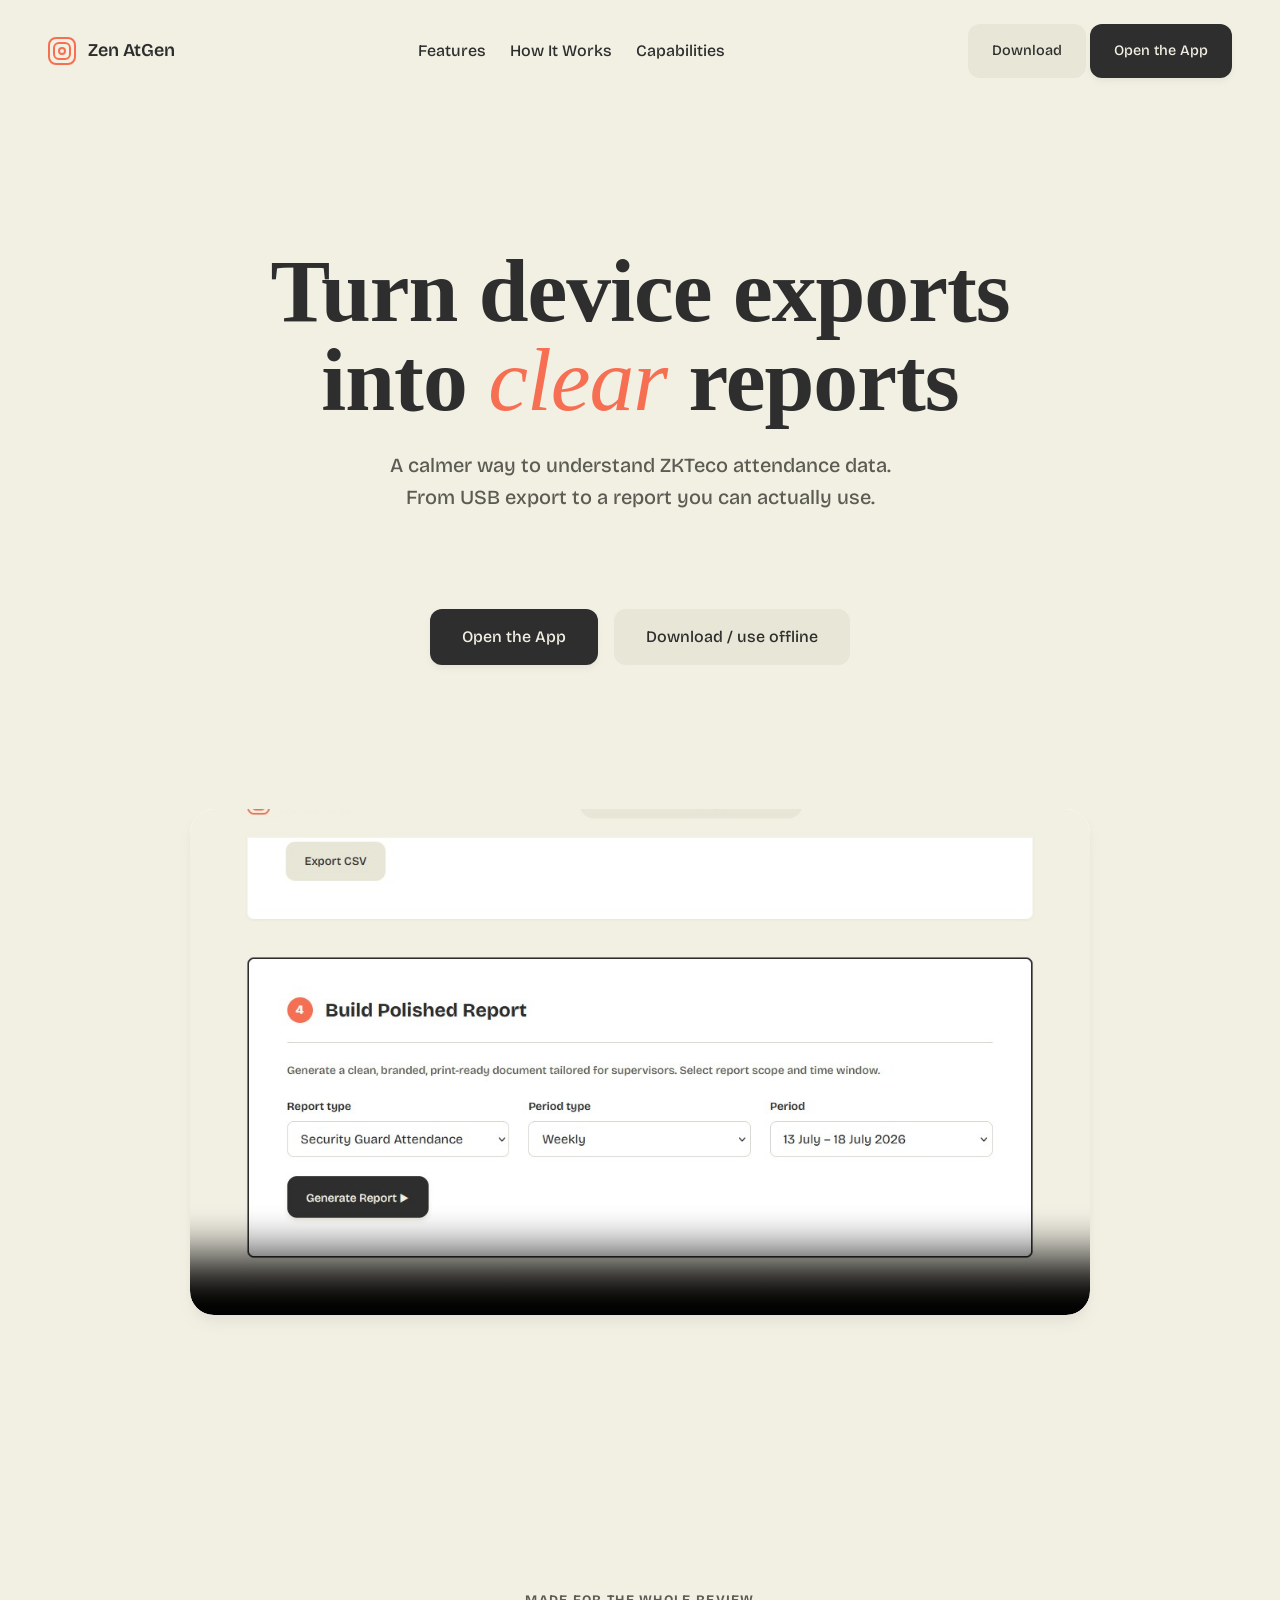
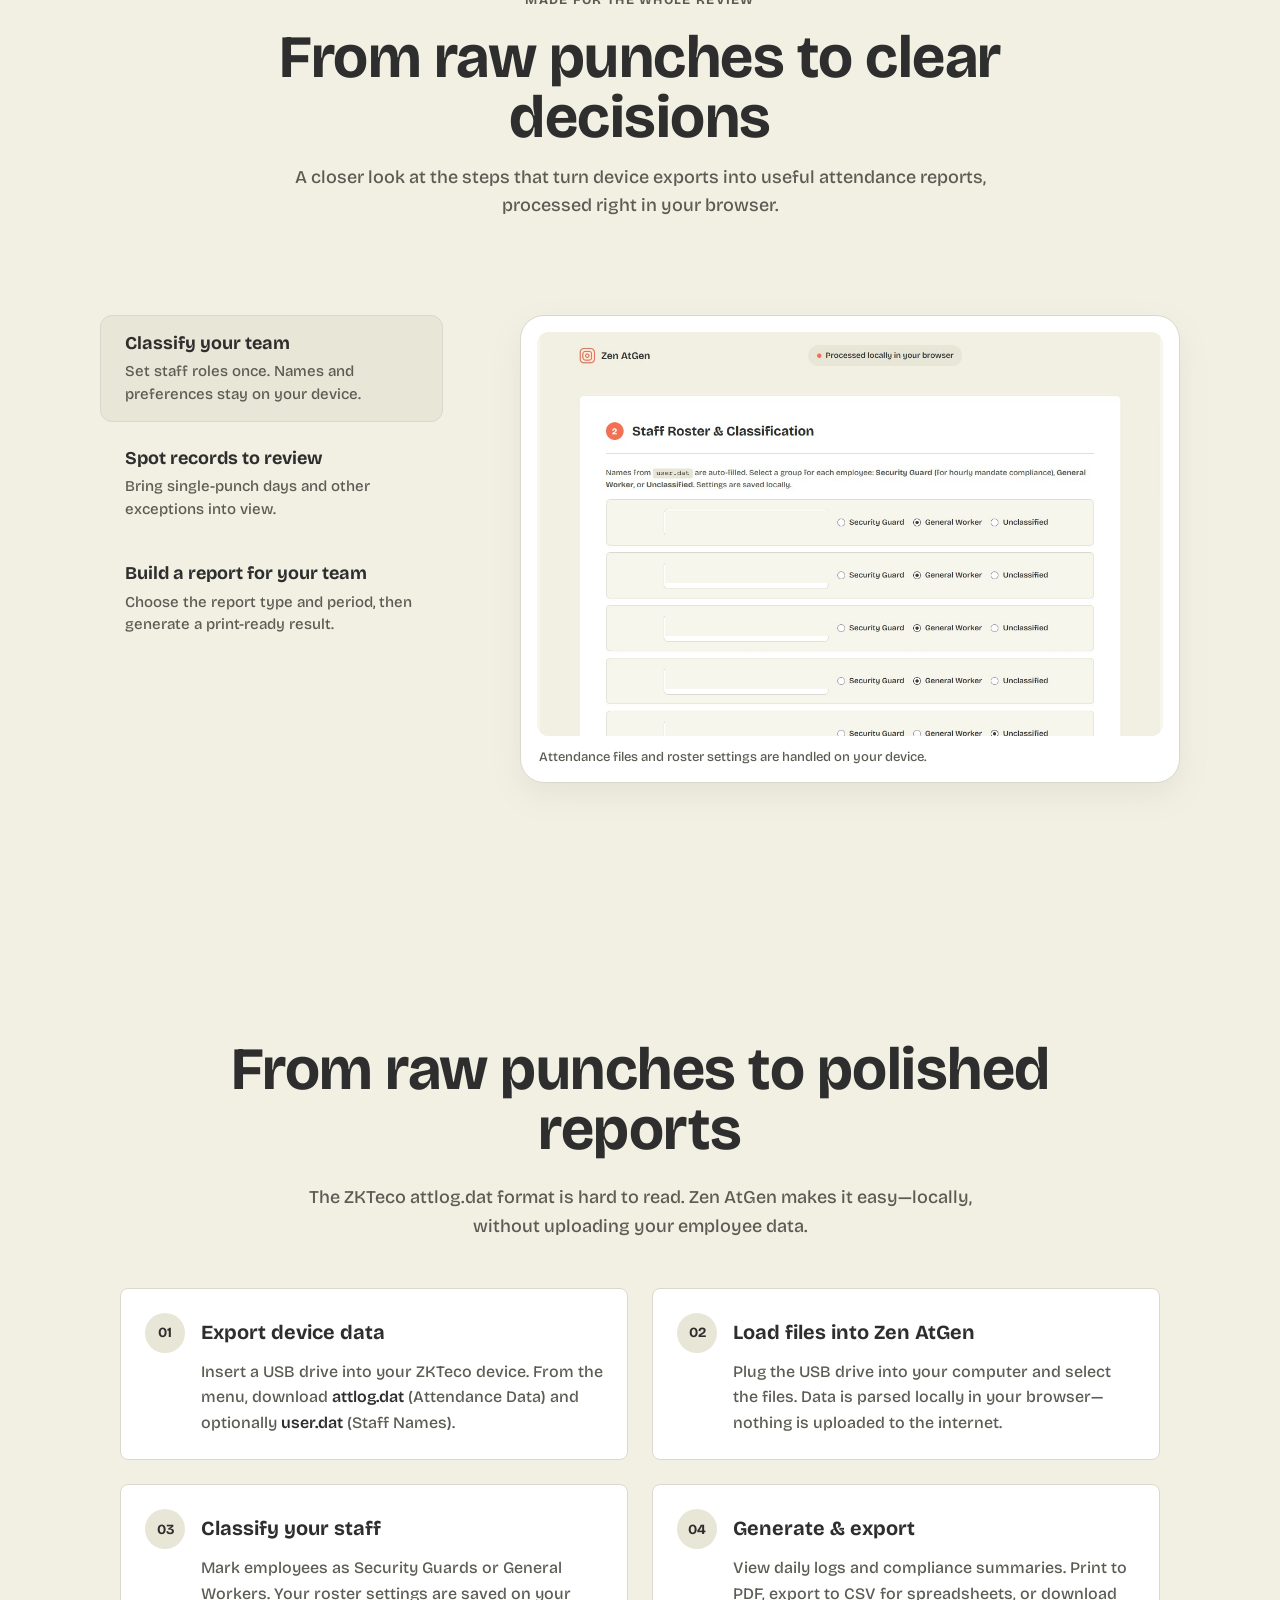
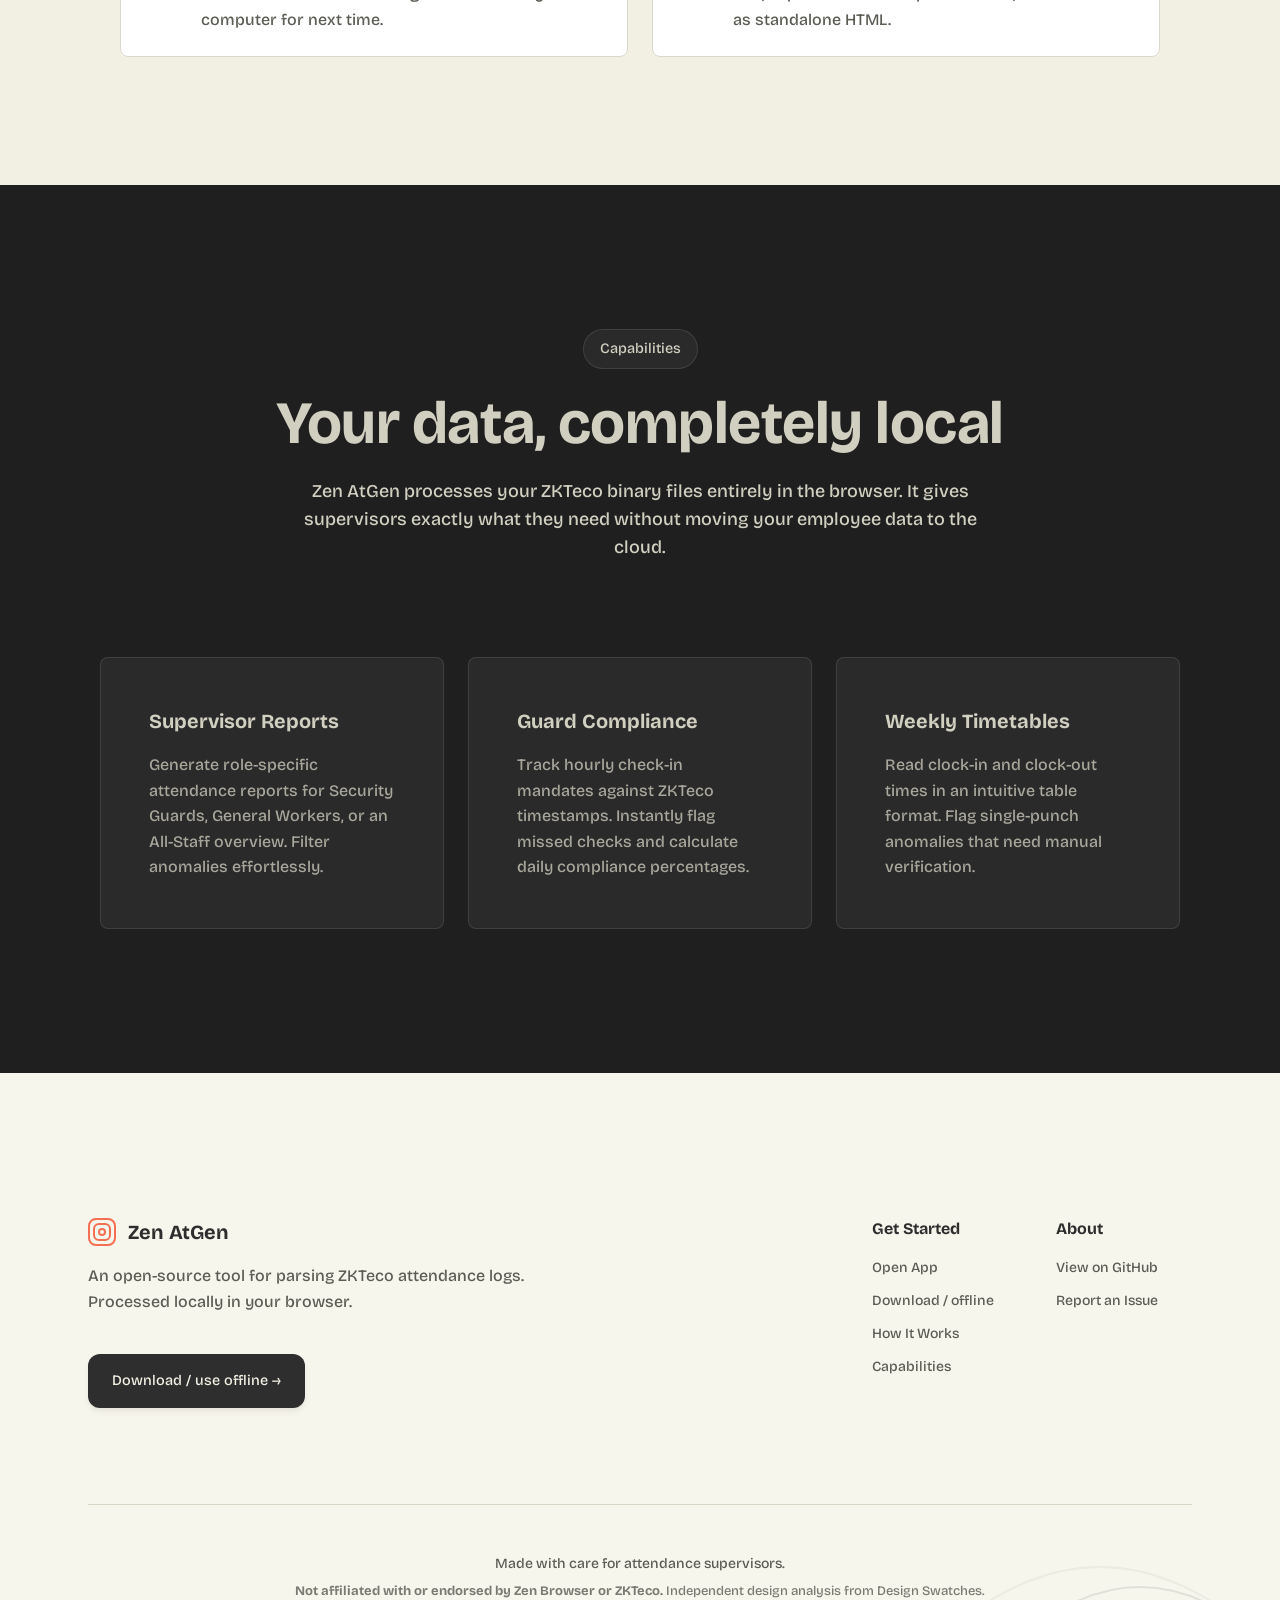
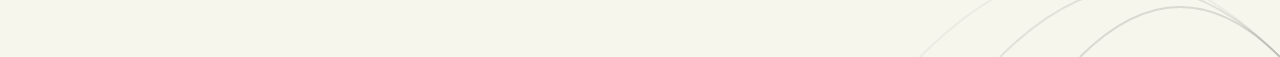
==== app/index.html @ 0a5cb9b0 "Feature walkthrough video in homepage hero" ====
<!DOCTYPE html>
<html lang="en">
<head>
  <meta charset="UTF-8">
  <meta name="viewport" content="width=device-width, initial-scale=1.0">
  <title>Zen AtGen — Turn device exports into clear reports</title>
  <link rel="stylesheet" href="style.css">
  <link rel="preconnect" href="https://fonts.googleapis.com">
  <link rel="preconnect" href="https://fonts.gstatic.com" crossorigin>
  <link href="https://fonts.googleapis.com/css2?family=Junicode:ital,wght@0,400;0,600;1,400&family=Bricolage+Grotesque:wght@400;500;600;700&display=swap" rel="stylesheet">
</head>
<body>

<header class="nav-bar">
  <a href="#" class="nav-logo">
    <div class="logo-mark">
      <div class="logo-square logo-square-1"></div>
      <div class="logo-square logo-square-2"></div>
      <div class="logo-square logo-square-3"></div>
    </div>
    Zen AtGen
  </a>
  <div class="nav-links">
    <a href="#features" class="nav-link">Features</a>
    <a href="#workflow" class="nav-link">How It Works</a>
    <a href="#capabilities" class="nav-link">Capabilities</a>
  </div>
  <div>
    <a href="download/index.html" class="button-secondary">Download</a>
    <a href="app/index.html" class="button-primary">Open the App</a>
  </div>
</header>

<main>
  <!-- Hero Section -->
  <section class="hero-section section-px text-center">
    <h1 class="display-hero">
      <span class="hero-nowrap">Turn device exports</span>
      into <span class="display-hero-italic">clear</span> reports
    </h1>
    <p class="hero-subtitle">
      A calmer way to understand ZKTeco attendance data.<br>From USB export to a report you can actually use.
    </p>
    <div class="hero-actions">
      <a href="app/index.html" class="button-primary button-large">Open the App</a>
      <a href="download/index.html" class="button-secondary button-large">Download / use offline</a>
    </div>

    <!-- Product walkthrough, styled like Zen's rounded hero video. -->
    <div class="media-frame">
      <video class="hero-demo-video" controls muted loop playsinline preload="none"
        poster="assets/features/report-builder.jpg" aria-label="Zen AtGen attendance report workflow demo">
        <source src="assets/features/atgen-demo.mp4" type="video/mp4">
        Your browser does not support video playback.
      </video>
    </div>
  </section>

  <!-- Product features, following Zen's post-hero feature section pattern. -->
  <section id="features" class="features-section section-px" aria-labelledby="features-title">
    <div class="features-intro text-center">
      <span class="eyebrow">Made for the whole review</span>
      <h2 id="features-title" class="heading-section">From raw punches to clear decisions</h2>
      <p class="body-large">A closer look at the steps that turn device exports into useful attendance reports, processed right in your browser.</p>
    </div>

    <div class="features-layout">
      <div class="feature-list" role="tablist" aria-label="Zen AtGen features" aria-orientation="vertical">
        <button class="feature-tab" id="feature-tab-classify" type="button" role="tab" aria-selected="true" aria-controls="feature-panel" tabindex="0" data-feature="classify">
          <span class="feature-tab-title">Classify your team</span>
          <span class="feature-tab-description">Set staff roles once. Names and preferences stay on your device.</span>
        </button>
        <button class="feature-tab" id="feature-tab-exceptions" type="button" role="tab" aria-selected="false" aria-controls="feature-panel" tabindex="-1" data-feature="exceptions">
          <span class="feature-tab-title">Spot records to review</span>
          <span class="feature-tab-description">Bring single-punch days and other exceptions into view.</span>
        </button>
        <button class="feature-tab" id="feature-tab-reports" type="button" role="tab" aria-selected="false" aria-controls="feature-panel" tabindex="-1" data-feature="reports">
          <span class="feature-tab-title">Build a report for your team</span>
          <span class="feature-tab-description">Choose the report type and period, then generate a print-ready result.</span>
        </button>
      </div>

      <div class="feature-stage">
        <div class="feature-panel" id="feature-panel" role="tabpanel" aria-labelledby="feature-tab-classify" tabindex="0">
          <figure class="feature-media">
            <img class="feature-image" src="assets/features/staff-classification.jpg" alt="Staff classification screen with employee names and identifiers removed; role choices remain visible." loading="lazy">
            <figcaption class="feature-caption">Attendance files and roster settings are handled on your device.</figcaption>
          </figure>
        </div>
      </div>
    </div>
  </section>

  <!-- Four-step workflow -->
  <section id="workflow" class="workflow-section section-px">
    <div class="workflow-intro text-center">
      <h2 class="heading-section">From raw punches to polished reports</h2>
      <p class="body-large">
        The ZKTeco attlog.dat format is hard to read. Zen AtGen makes it easy—locally, without uploading your employee data.
      </p>
    </div>

    <ol class="workflow-steps">
      <li class="workflow-step">
        <span class="step-number" aria-hidden="true">01</span>
        <div class="step-card">
          <h3 class="step-title">Export device data</h3>
          <p class="step-description">Insert a USB drive into your ZKTeco device. From the menu, download <strong>attlog.dat</strong> (Attendance Data) and optionally <strong>user.dat</strong> (Staff Names).</p>
        </div>
      </li>

      <li class="workflow-step">
        <span class="step-number" aria-hidden="true">02</span>
        <div class="step-card">
          <h3 class="step-title">Load files into Zen AtGen</h3>
          <p class="step-description">Plug the USB drive into your computer and select the files. Data is parsed locally in your browser—nothing is uploaded to the internet.</p>
        </div>
      </li>

      <li class="workflow-step">
        <span class="step-number" aria-hidden="true">03</span>
        <div class="step-card">
          <h3 class="step-title">Classify your staff</h3>
          <p class="step-description">Mark employees as Security Guards or General Workers. Your roster settings are saved on your computer for next time.</p>
        </div>
      </li>

      <li class="workflow-step">
        <span class="step-number" aria-hidden="true">04</span>
        <div class="step-card">
          <h3 class="step-title">Generate & export</h3>
          <p class="step-description">View daily logs and compliance summaries. Print to PDF, export to CSV for spreadsheets, or download as standalone HTML.</p>
        </div>
      </li>
    </ol>
  </section>

  <!-- Capabilities -->
  <section id="capabilities" class="section-dark section-px text-center">
    <div class="capabilities-container">
      <span class="badge">Capabilities</span>
      <h2 class="heading-section">Your data, completely local</h2>
      <p class="body-large" style="max-width: 700px; margin: 0 auto;">
        Zen AtGen processes your ZKTeco binary files entirely in the browser. It gives supervisors exactly what they need without moving your employee data to the cloud.
      </p>

      <div class="grid-3">
        <div class="card-dark">
          <h3>Supervisor Reports</h3>
          <p>Generate role-specific attendance reports for Security Guards, General Workers, or an All-Staff overview. Filter anomalies effortlessly.</p>
        </div>
        <div class="card-dark">
          <h3>Guard Compliance</h3>
          <p>Track hourly check-in mandates against ZKTeco timestamps. Instantly flag missed checks and calculate daily compliance percentages.</p>
        </div>
        <div class="card-dark">
          <h3>Weekly Timetables</h3>
          <p>Read clock-in and clock-out times in an intuitive table format. Flag single-punch anomalies that need manual verification.</p>
        </div>
      </div>
    </div>
  </section>
</main>

<footer class="footer-section">
  <div class="footer-content section-px">
    <div class="footer-main">
      <div class="footer-brand">
        <div class="footer-logo">
          <div class="logo-mark">
            <div class="logo-square logo-square-1"></div>
            <div class="logo-square logo-square-2"></div>
            <div class="logo-square logo-square-3"></div>
          </div>
          <span>Zen AtGen</span>
        </div>
        <p class="footer-tagline">An open-source tool for parsing ZKTeco attendance logs. Processed locally in your browser.</p>
        <a href="download/index.html" class="button-primary" style="display: inline-flex; margin-top: var(--space-lg);">Download / use offline →</a>
      </div>

      <div class="footer-links">
        <div class="footer-column">
          <h4>Get Started</h4>
          <a href="app/index.html">Open App</a>
          <a href="download/index.html">Download / offline</a>
          <a href="#workflow">How It Works</a>
          <a href="#capabilities">Capabilities</a>
        </div>
        <div class="footer-column">
          <h4>About</h4>
          <a href="https://github.com/alvinlanyon-debug/ZKTeco-Offline-Attendance-Generator">View on GitHub</a>
          <a href="https://github.com/alvinlanyon-debug/ZKTeco-Offline-Attendance-Generator/issues">Report an Issue</a>
        </div>
      </div>
    </div>

    <div class="footer-bottom">
      <p>Made with care for attendance supervisors.</p>
      <p class="footer-disclaimer"><strong>Not affiliated with or endorsed by Zen Browser or ZKTeco.</strong> Independent design analysis from Design Swatches.</p>
    </div>
  </div>

  <!-- Decorative arc graphics (inspired by Zen footer) -->
  <svg class="footer-decoration" viewBox="0 0 400 400" preserveAspectRatio="xMaxYMax meet">
    <path d="M 400 400 Q 350 350, 300 350 Q 250 350, 200 400" stroke="var(--ink)" stroke-width="2" fill="none" opacity="0.15"/>
    <path d="M 400 400 Q 330 330, 260 330 Q 190 330, 120 400" stroke="var(--ink)" stroke-width="2" fill="none" opacity="0.1"/>
    <path d="M 400 400 Q 310 310, 220 310 Q 130 310, 40 400" stroke="var(--ink)" stroke-width="2" fill="none" opacity="0.05"/>
  </svg>
</footer>

<script>
  (() => {
    const tabs = [...document.querySelectorAll('.feature-tab')];
    const panel = document.querySelector('#feature-panel');
    const image = panel.querySelector('.feature-image');
    const caption = panel.querySelector('.feature-caption');
    const tabList = document.querySelector('.feature-list');
    const heroVideo = document.querySelector('.hero-demo-video');
    const features = {
      classify: {
        src: 'assets/features/staff-classification.jpg',
        alt: 'Staff classification screen with employee names and identifiers removed; role choices remain visible.',
        caption: 'Names and identifiers have been removed from this roster preview.'
      },
      exceptions: {
        src: 'assets/features/attendance-exception.jpg',
        alt: 'Attendance notes panel highlighting a single-punch record that needs manual verification.',
        caption: 'Exceptions are called out clearly so a supervisor can verify them.'
      },
      reports: {
        src: 'assets/features/report-builder.jpg',
        alt: 'Report builder with controls for report type, period type and date range.',
        caption: 'Choose the scope and time window before generating a report.'
      },
    };

    const zoomMoments = [0.2, 0.48, 0.76];
    const reducedMotion = matchMedia('(prefers-reduced-motion: reduce)');
    heroVideo.addEventListener('timeupdate', () => {
      if (reducedMotion.matches || !Number.isFinite(heroVideo.duration) || heroVideo.duration <= 0) return;
      const zoomWindow = Math.min(0.025, 1.2 / heroVideo.duration);
      const zooming = zoomMoments.some((moment) => Math.abs(heroVideo.currentTime / heroVideo.duration - moment) < zoomWindow);
      heroVideo.dataset.zoom = String(zooming);
    });
    reducedMotion.addEventListener('change', () => {
      if (reducedMotion.matches) {
        heroVideo.pause();
        heroVideo.dataset.zoom = 'false';
      } else if (heroVideo.paused) {
        heroVideo.play().catch(() => {});
      }
    });
    if (!reducedMotion.matches) heroVideo.play().catch(() => {});

    const updateTabOrientation = () => {
      tabList.setAttribute('aria-orientation', matchMedia('(max-width: 640px)').matches ? 'horizontal' : 'vertical');
    };
    updateTabOrientation();
    window.addEventListener('resize', updateTabOrientation);

    function selectFeature(tab, moveFocus = false) {
      const feature = features[tab.dataset.feature];
      tabs.forEach((item) => {
        const selected = item === tab;
        item.setAttribute('aria-selected', String(selected));
        item.tabIndex = selected ? 0 : -1;
      });
      panel.setAttribute('aria-labelledby', tab.id);
      caption.textContent = feature.caption;
      image.hidden = false;
      image.src = feature.src;
      image.alt = feature.alt;
      if (moveFocus) tab.focus();
    }

    tabs.forEach((tab) => tab.addEventListener('click', () => selectFeature(tab)));
    tabList.addEventListener('keydown', (event) => {
      const current = tabs.indexOf(document.activeElement);
      if (current < 0) return;
      const isHorizontal = matchMedia('(max-width: 640px)').matches;
      const forward = isHorizontal ? 'ArrowRight' : 'ArrowDown';
      const backward = isHorizontal ? 'ArrowLeft' : 'ArrowUp';
      if (event.key === forward || event.key === backward) {
        event.preventDefault();
        const offset = event.key === forward ? 1 : -1;
        selectFeature(tabs[(current + offset + tabs.length) % tabs.length], true);
      }
    });
  })();
</script>

</body>
</html>
---- app/style.css ----
:root {
  /* Surfaces — warm parchment canvas */
  --background: #f2f0e3;
  --surface: #ffffff;
  --surface-tint: #f7f6ed;
  --surface-muted: #e8e6d6;

  /* Ink — soft charcoal, never pure black */
  --ink: #2e2e2e;
  --ink-secondary: #5c5c54;
  --ink-inverted: #f2f0e3;

  /* Brand accent — the coral ember */
  --accent: #f76f53;
  --accent-soft: #fbcabf;
  --on-accent: #ffffff;

  /* Interactive */
  --button-secondary-bg: #e8e6d6;
  --link-coral: #f76f53;
  --focus-ring: #f76f53;
  --hover-overlay: #dcdacb;

  /* Borders + dividers */
  --border: #2e2e2e;
  --border-soft: #d8d6c7;
  --border-hairline: #dad8ca;

  /* Shadow tint */
  --shadow-soft: #e5e3d7;

  /* Spacing */
  --space-xs: 8px;
  --space-sm: 12px;
  --space-md: 16px;
  --space-lg: 24px;
  --space-xl: 48px;
  --space-2xl: 96px;
  --space-3xl: 128px;
  --space-4xl: 144px;

  /* Rounded */
  --rounded-none: 0px;
  --rounded-sm: 8px;
  --rounded-md: 12px;
  --rounded-lg: 24px;
  --rounded-pill: 9999px;
}

/* ===== RESET & BASE ===== */
* {
  box-sizing: border-box;
  margin: 0;
  padding: 0;
}

html {
  scroll-behavior: smooth;
}

body {
  font-family: 'Bricolage Grotesque', 'Trebuchet MS', system-ui, sans-serif;
  background: var(--background);
  color: var(--ink);
  font-size: 16px;
  font-weight: 500;
  line-height: 1.5;
  letter-spacing: 0;
}

/* ===== TYPOGRAPHY ===== */
.display-hero {
  font-family: 'Junicode', Georgia, 'Times New Roman', serif;
  font-size: 128px;
  font-weight: 600;
  line-height: 1.0;
  letter-spacing: -1px;
  color: var(--ink);
  margin: 0 auto var(--space-lg);
  max-width: 1200px;
  margin-left: auto;
  margin-right: auto;
}

.display-hero-italic {
  font-family: 'Junicode', Georgia, 'Times New Roman', serif;
  font-style: italic;
  font-weight: 400;
  color: var(--accent);
  font-feature-settings: 'swsh' 0;
}

.hero-nowrap {
  display: block;
  width: max-content;
  max-width: 100%;
  margin: 0 auto;
  white-space: nowrap;
  text-align: center;
}

.heading-section {
  font-family: 'Bricolage Grotesque', 'Trebuchet MS', system-ui, sans-serif;
  font-size: 60px;
  font-weight: 700;
  line-height: 1.0;
  letter-spacing: -0.5px;
  color: var(--ink);
  margin: 0 0 var(--space-lg);
}

.heading-sub {
  font-family: 'Bricolage Grotesque', 'Trebuchet MS', system-ui, sans-serif;
  font-size: 24px;
  font-weight: 700;
  line-height: 1.33;
  letter-spacing: 0;
  color: var(--ink);
  margin: 0 0 var(--space-md);
}

.body-large {
  font-size: 18px;
  font-weight: 500;
  line-height: 1.56;
  letter-spacing: 0;
  color: var(--ink-secondary);
}

.hero-subtitle {
  font-size: 20px;
  font-weight: 500;
  line-height: 1.6;
  letter-spacing: 0;
  color: var(--ink-secondary);
  max-width: 700px;
  margin: 0 auto var(--space-2xl);
}

p {
  margin: 0 0 var(--space-md);
}

a {
  color: var(--link-coral);
  text-decoration: underline;
  transition: color 0.2s ease;
}

a:hover {
  color: var(--accent-soft);
}

a:focus-visible {
  outline: 2px solid var(--focus-ring);
  outline-offset: 4px;
  border-radius: 2px;
}

code {
  font-family: 'Courier New', Courier, monospace;
  background: var(--surface-muted);
  padding: 2px 6px;
  border-radius: 4px;
  font-size: 0.9em;
}

/* ===== LAYOUT ===== */
.section-px {
  padding-left: var(--space-xl);
  padding-right: var(--space-xl);
  max-width: 1200px;
  margin-left: auto;
  margin-right: auto;
}

.text-center {
  text-align: center;
}

/* ===== NAVIGATION ===== */
.nav-bar {
  position: sticky;
  top: 0;
  background: var(--background);
  z-index: 100;
  padding: var(--space-lg) var(--space-xl);
  display: flex;
  align-items: center;
  justify-content: space-between;
  gap: var(--space-xl);
}

.nav-logo {
  display: flex;
  align-items: center;
  gap: var(--space-sm);
  font-weight: 600;
  font-size: 18px;
  color: var(--ink);
  text-decoration: none;
}

.logo-mark {
  position: relative;
  display: inline-block;
  width: 28px;
  height: 28px;
  flex: 0 0 28px;
}

.logo-square {
  position: absolute;
  inset: 0;
  border: 2px solid var(--accent);
  border-radius: 8px;
}

.logo-square-2 {
  inset: 5px;
  border-radius: 6px;
}

.logo-square-3 {
  inset: 10px;
  border-radius: 4px;
}

.nav-links {
  display: flex;
  align-items: center;
  gap: var(--space-lg);
  flex: 1;
  justify-content: center;
}

.nav-link {
  font-size: 16px;
  font-weight: 500;
  color: var(--ink);
  text-decoration: none;
  transition: color 0.2s ease;
}

.nav-link:hover {
  color: var(--accent);
}

/* ===== BUTTONS ===== */
.button-primary {
  display: inline-flex;
  align-items: center;
  gap: var(--space-xs);
  background: var(--ink);
  color: var(--ink-inverted);
  font-size: 14.4px;
  font-weight: 500;
  padding: var(--space-md) var(--space-lg);
  border-radius: var(--rounded-md);
  text-decoration: none;
  border: none;
  cursor: pointer;
  transition: background 0.2s ease, box-shadow 0.2s ease;
  box-shadow: 0 4px 6px -1px var(--shadow-soft);
}

.button-primary:hover {
  background: var(--ink-secondary);
}

.button-primary:focus-visible {
  outline: 2px solid var(--focus-ring);
  outline-offset: 4px;
}

.button-secondary {
  display: inline-flex;
  align-items: center;
  gap: var(--space-xs);
  background: var(--button-secondary-bg);
  color: var(--ink);
  font-size: 14.4px;
  font-weight: 500;
  padding: var(--space-md) var(--space-lg);
  border-radius: var(--rounded-md);
  text-decoration: none;
  border: none;
  cursor: pointer;
  transition: background 0.2s ease;
}

.button-secondary:hover {
  background: var(--hover-overlay);
}

.button-large {
  padding: var(--space-md) 32px;
  font-size: 16px;
}

.button-accent {
  background: var(--accent);
  color: var(--on-accent);
}

.button-accent:hover {
  background: var(--accent-soft);
  color: var(--ink);
}

/* ===== BADGES ===== */
.badge {
  display: inline-block;
  padding: var(--space-xs) var(--space-md);
  background: var(--surface-muted);
  color: var(--ink);
  font-size: 14.4px;
  font-weight: 500;
  border-radius: var(--rounded-pill);
  margin-bottom: var(--space-lg);
}

.badge-accent {
  background: var(--accent);
  color: var(--on-accent);
}

/* ===== HERO SECTION ===== */
.hero-section {
  padding-top: var(--space-4xl);
  padding-bottom: var(--space-4xl);
}

.hero-actions {
  display: flex;
  align-items: center;
  justify-content: center;
  gap: var(--space-md);
  margin-bottom: var(--space-4xl);
}

/* ===== HERO VIDEO ===== */
.media-frame {
  position: relative;
  background: var(--surface);
  border-radius: var(--rounded-lg);
  box-shadow: 0 10px 15px -3px var(--shadow-soft), 0 4px 6px -2px var(--shadow-soft);
  overflow: hidden;
  max-width: 900px;
  margin: 0 auto;
}

.hero-demo-video {
  display: block;
  width: 100%;
  aspect-ratio: 16 / 9;
  border-radius: inherit;
  background: var(--surface-tint);
  object-fit: cover;
  transform: scale(1);
  transform-origin: center;
  transition: transform 720ms cubic-bezier(0.2, 0.75, 0.25, 1);
}

.hero-demo-video[data-zoom="true"] {
  transform: scale(1.12);
}

@media (prefers-reduced-motion: reduce) {
  .hero-demo-video { transition: none; }
}

/* ===== FEATURE SHOWCASE ===== */
.features-section {
  padding-top: var(--space-3xl);
  padding-bottom: var(--space-3xl);
}

.features-intro {
  max-width: 820px;
  margin: 0 auto var(--space-2xl);
}

.features-intro .heading-section {
  margin-bottom: var(--space-md);
}

.features-intro .body-large {
  max-width: 700px;
  margin: 0 auto;
}

.eyebrow {
  display: inline-block;
  margin-bottom: var(--space-md);
  color: var(--ink-secondary);
  font-size: 13px;
  font-weight: 700;
  letter-spacing: 0.1em;
  text-transform: uppercase;
}

.features-layout {
  display: grid;
  grid-template-columns: minmax(270px, 0.78fr) minmax(0, 1.5fr);
  align-items: start;
  gap: clamp(32px, 6vw, 88px);
  max-width: 1080px;
  margin: 0 auto;
}

.feature-list {
  display: flex;
  flex-direction: column;
  gap: var(--space-xs);
}

.feature-tab {
  display: block;
  width: 100%;
  padding: var(--space-md) var(--space-lg);
  border: 1px solid transparent;
  border-radius: var(--rounded-md);
  background: transparent;
  color: var(--ink);
  font: inherit;
  text-align: left;
  cursor: pointer;
  transition: background-color 180ms ease, border-color 180ms ease;
}

.feature-tab:hover { background: rgba(46, 46, 46, 0.035); }

.feature-tab[aria-selected="true"] {
  background: var(--surface-muted);
  border-color: var(--border-hairline);
}

.feature-tab:focus-visible {
  outline: 2px solid var(--focus-ring);
  outline-offset: 3px;
}

.feature-tab-title,
.feature-tab-description { display: block; }

.feature-tab-title {
  margin-bottom: 5px;
  font-size: 18px;
  font-weight: 700;
  line-height: 1.3;
}

.feature-tab-description {
  color: var(--ink-secondary);
  font-size: 15px;
  line-height: 1.5;
}

.feature-stage {
  position: sticky;
  top: 112px;
  min-width: 0;
}

.feature-panel { min-width: 0; }

.feature-media {
  overflow: hidden;
  margin: 0;
  padding: var(--space-md);
  border: 1px solid var(--border-hairline);
  border-radius: var(--rounded-lg);
  background: var(--surface);
  box-shadow: 0 12px 30px var(--shadow-soft);
}

.feature-image {
  display: block;
  width: 100%;
  max-height: 560px;
  border-radius: var(--rounded-md);
  object-fit: contain;
  background: var(--surface-tint);
}

.feature-image { aspect-ratio: 1.55; }
.feature-image[hidden] { display: none; }

.feature-caption {
  margin: var(--space-sm) 2px 0;
  color: var(--ink-secondary);
  font-size: 13px;
  line-height: 1.45;
}

@media (prefers-reduced-motion: reduce) {
  .feature-tab { transition: none; }
}

/* ===== FOUR-STEP WORKFLOW ===== */
.workflow-section {
  padding-top: var(--space-3xl);
  padding-bottom: var(--space-3xl);
  position: relative;
}

.workflow-intro {
  max-width: 820px;
  margin: 0 auto var(--space-xl);
}

.workflow-intro .body-large {
  max-width: 700px;
  margin: 0 auto;
}

.workflow-steps {
  display: grid;
  grid-template-columns: repeat(2, minmax(0, 1fr));
  gap: var(--space-lg);
  max-width: 1040px;
  margin: 0 auto;
  padding: 0;
  list-style: none;
}

.workflow-step {
  display: flex;
  align-items: flex-start;
  gap: var(--space-md);
  min-width: 0;
  min-height: 100%;
  padding: var(--space-lg);
  background: var(--surface);
  border: 1px solid var(--border-hairline);
  border-radius: var(--rounded-sm);
}

.step-number {
  flex-shrink: 0;
  width: 40px;
  height: 40px;
  display: flex;
  align-items: center;
  justify-content: center;
  background: var(--surface-muted);
  color: var(--ink);
  font-size: 14px;
  font-weight: 700;
  border-radius: 50%;
  box-shadow: none;
}

.step-card {
  flex: 1;
  min-width: 0;
}

.step-title {
  font-size: 20px;
  font-weight: 700;
  color: var(--ink);
  margin: 4px 0 var(--space-sm);
}

.step-description {
  font-size: 16px;
  line-height: 1.6;
  color: var(--ink-secondary);
  margin-bottom: 0;
}

.step-description strong {
  color: var(--ink);
  font-weight: 600;
}

/* ===== DARK SECTION ===== */
.section-dark {
  /* Zen's dark-theme palette, applied to this single feature chapter. */
  --dark-paper: #1f1f1f;
  --dark-ink: #d1cfc0;
  --dark-muted: rgba(255, 255, 255, 0.05);
  --dark-divider: rgba(255, 255, 255, 0.1);
  width: 100%;
  max-width: none;
  background: var(--dark-paper);
  color: var(--dark-ink);
  padding: var(--space-4xl) var(--space-xl);
}

.section-dark .heading-section,
.section-dark .body-large {
  color: var(--dark-ink);
}

.section-dark .badge {
  background: var(--dark-muted);
  color: var(--dark-ink);
  border: 1px solid var(--dark-divider);
}

.capabilities-container {
  max-width: 1080px;
  margin: 0 auto;
}

.grid-3 {
  display: grid;
  grid-template-columns: repeat(auto-fit, minmax(280px, 1fr));
  gap: var(--space-lg);
  margin-top: var(--space-2xl);
}

.card-dark {
  background: var(--dark-muted);
  border: 1px solid var(--dark-divider);
  border-radius: var(--rounded-sm);
  padding: var(--space-xl);
  text-align: left;
  box-shadow: none;
  transition: background 180ms ease, border-color 180ms ease;
}

.card-dark:hover {
  background: rgba(255, 255, 255, 0.08);
  border-color: rgba(255, 255, 255, 0.18);
}

.card-dark h3 {
  font-size: 20px;
  font-weight: 700;
  color: var(--dark-ink);
  margin-bottom: var(--space-md);
}

.card-dark p {
  font-size: 16px;
  line-height: 1.6;
  color: rgba(209, 207, 192, 0.76);
  margin: 0;
}

/* ===== FOOTER ===== */
.footer-section {
  background: var(--surface-tint);
  padding-top: var(--space-4xl);
  padding-bottom: var(--space-xl);
  position: relative;
  overflow: hidden;
}

.footer-content {
  position: relative;
  z-index: 1;
}

.footer-main {
  display: grid;
  grid-template-columns: 2fr 1fr;
  gap: var(--space-4xl);
  padding-bottom: var(--space-2xl);
  border-bottom: 1px solid var(--border-soft);
  margin-bottom: var(--space-xl);
}

.footer-brand {
  max-width: 500px;
}

.footer-logo {
  display: flex;
  align-items: center;
  gap: var(--space-sm);
  font-weight: 700;
  font-size: 20px;
  color: var(--ink);
  margin-bottom: var(--space-md);
}

.footer-tagline {
  font-size: 16px;
  line-height: 1.6;
  color: var(--ink-secondary);
}

.footer-links {
  display: grid;
  grid-template-columns: repeat(2, 1fr);
  gap: var(--space-xl);
}

.footer-column h4 {
  font-size: 16px;
  font-weight: 700;
  color: var(--ink);
  margin-bottom: var(--space-md);
}

.footer-column a {
  display: block;
  font-size: 14px;
  color: var(--ink-secondary);
  text-decoration: none;
  margin-bottom: var(--space-sm);
  transition: color 0.2s ease;
}

.footer-column a:hover {
  color: var(--accent);
}

.footer-bottom {
  text-align: center;
  font-size: 14px;
  color: var(--ink-secondary);
}

.footer-bottom p {
  margin-bottom: var(--space-xs);
}

.footer-disclaimer {
  font-size: 13px;
  opacity: 0.8;
}

.footer-decoration {
  position: absolute;
  bottom: 0;
  right: 0;
  width: 400px;
  height: 400px;
  pointer-events: none;
  opacity: 1;
}

/* ===== RESPONSIVE ===== */
@media (max-width: 1024px) {
  .display-hero {
    font-size: clamp(48px, 8.6vw, 72px);
  }

  .heading-section {
    font-size: 48px;
  }

  .hero-section {
    padding-top: var(--space-2xl);
    padding-bottom: var(--space-2xl);
  }

  .workflow-section {
    padding-top: var(--space-2xl);
    padding-bottom: var(--space-2xl);
  }

  .features-section {
    padding-top: var(--space-2xl);
    padding-bottom: var(--space-2xl);
  }

  .features-intro { margin-bottom: var(--space-xl); }

  .features-layout {
    grid-template-columns: minmax(230px, 0.8fr) minmax(0, 1.2fr);
    gap: var(--space-lg);
  }

  .feature-stage { top: 88px; }

  .feature-media { padding: var(--space-sm); }

  .section-dark {
    padding-top: var(--space-2xl);
    padding-bottom: var(--space-2xl);
    padding-left: var(--space-md);
    padding-right: var(--space-md);
  }

  .footer-main {
    grid-template-columns: 1fr;
    gap: var(--space-2xl);
  }
}

@media (min-width: 1025px) and (max-width: 1400px) {
  .display-hero { font-size: clamp(64px, 7vw, 96px); }
}

@media (min-width: 1401px) {
  .display-hero { font-size: clamp(96px, 6vw, 112px); }
}

@media (max-width: 640px) {
  .display-hero {
    font-size: clamp(24px, 7.4vw, 46px);
    letter-spacing: -0.5px;
  }

  .heading-section {
    font-size: 32px;
  }

  .hero-subtitle {
    font-size: 18px;
  }

  .hero-actions {
    flex-direction: column;
    width: 100%;
  }

  .hero-actions a {
    width: 100%;
    justify-content: center;
  }

  .nav-bar {
    flex-wrap: nowrap;
    gap: var(--space-sm);
    padding: var(--space-sm) var(--space-md);
  }

  .nav-logo { flex: 0 0 auto; gap: 6px; font-size: 15px; white-space: nowrap; }
  .nav-logo .logo-mark { width: 24px; height: 24px; flex-basis: 24px; }
  .nav-logo .logo-square { border-radius: 7px; }
  .nav-logo .logo-square-2 { inset: 4px; border-radius: 5px; }
  .nav-logo .logo-square-3 { inset: 8px; border-radius: 3px; }
  .nav-bar > div:last-child { display: flex; align-items: center; gap: 6px; }
  .nav-bar .button-primary, .nav-bar .button-secondary { padding: 9px 10px; font-size: 12px; white-space: nowrap; }

  .nav-links {
    display: none;
  }

  .features-section { padding-top: var(--space-xl); padding-bottom: var(--space-xl); }

  .features-intro { margin-bottom: var(--space-lg); }

  .features-layout { display: flex; flex-direction: column; gap: var(--space-md); }

  .feature-list {
    flex-direction: row;
    width: 100%;
    overflow-x: auto;
    padding: 2px 2px 8px;
    scroll-snap-type: x mandatory;
  }

  .feature-tab {
    flex: 0 0 min(78vw, 290px);
    min-height: 100%;
    padding: var(--space-sm) var(--space-md);
    scroll-snap-align: start;
  }

  .feature-tab-title { font-size: 16px; }
  .feature-tab-description { font-size: 14px; }
  .feature-stage { position: static; width: 100%; }
  .feature-media { padding: var(--space-xs); border-radius: var(--rounded-md); }

  .section-px {
    padding-left: var(--space-lg);
    padding-right: var(--space-lg);
  }

  .grid-3 {
    grid-template-columns: 1fr;
  }

  .footer-links {
    grid-template-columns: 1fr;
  }
}

@media (max-width: 640px) {
  .workflow-steps {
    grid-template-columns: 1fr;
  }

  .workflow-step {
    padding: var(--space-md);
  }
}
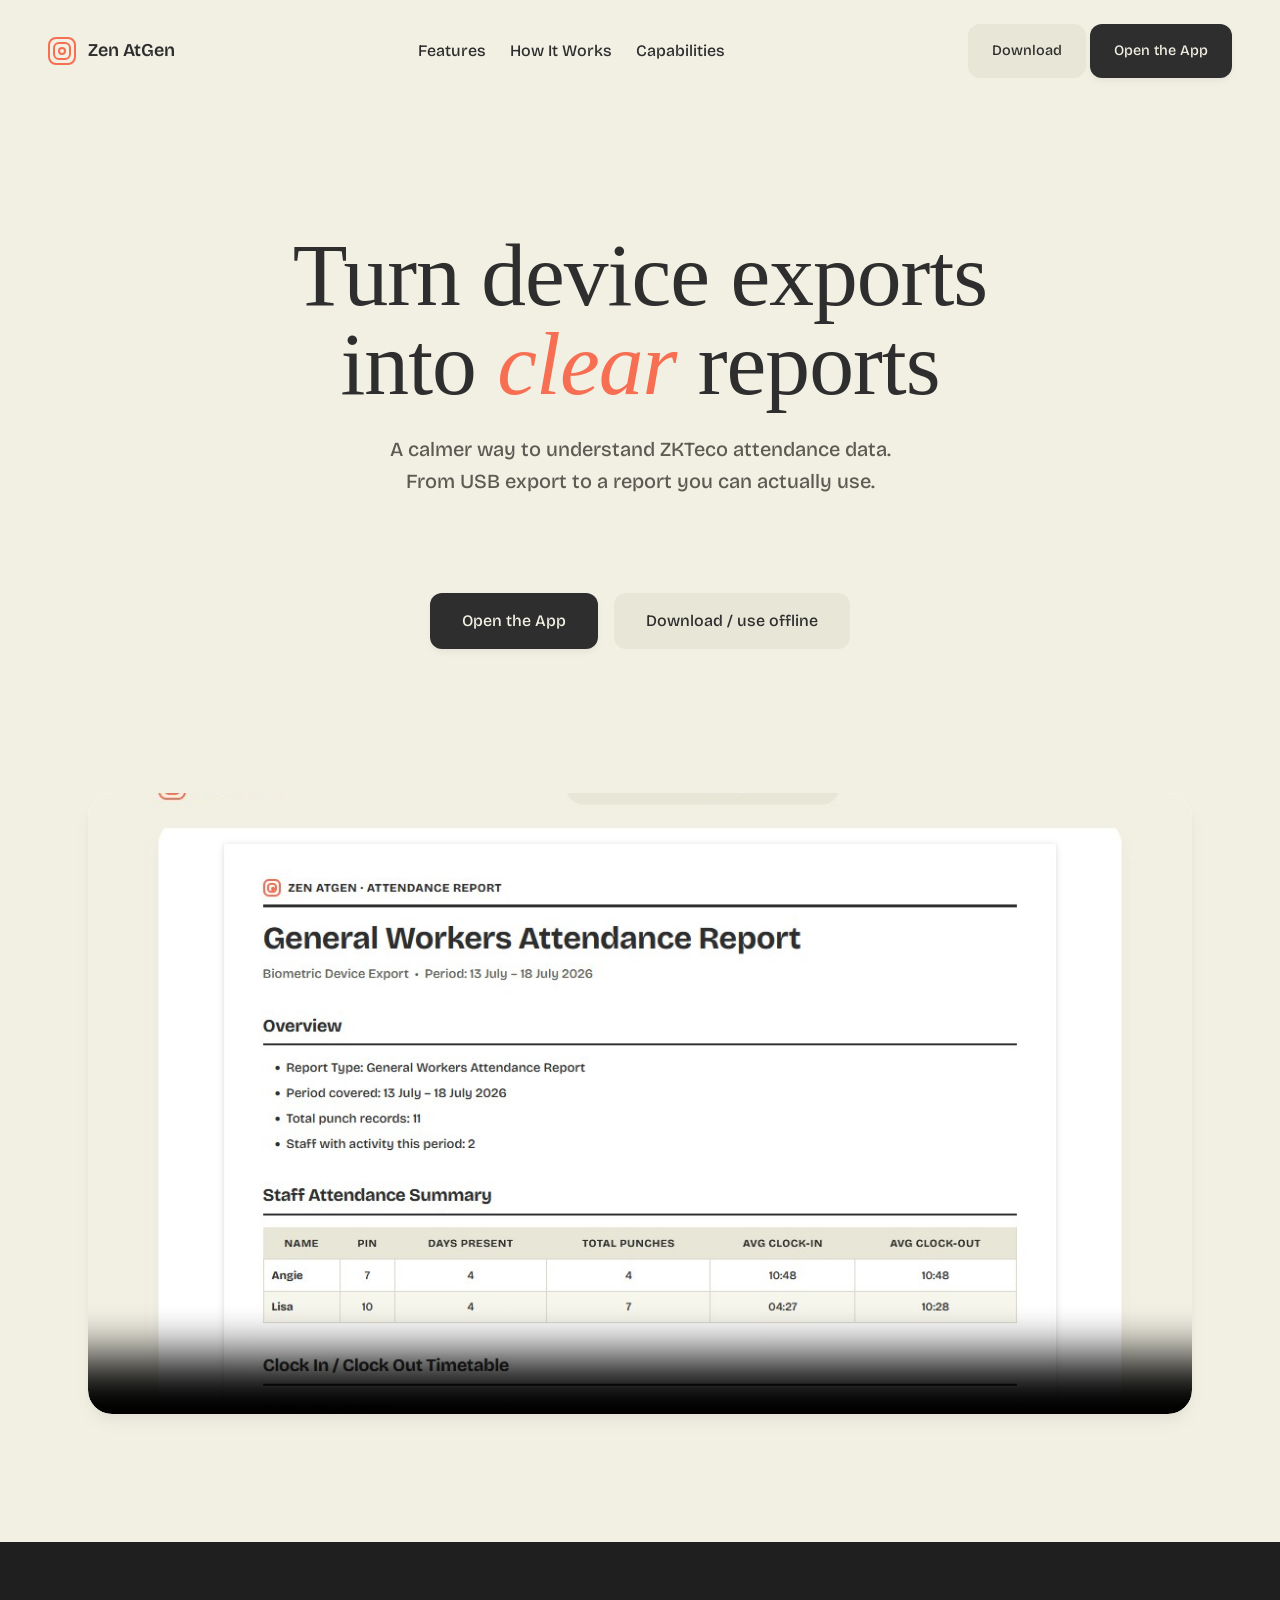
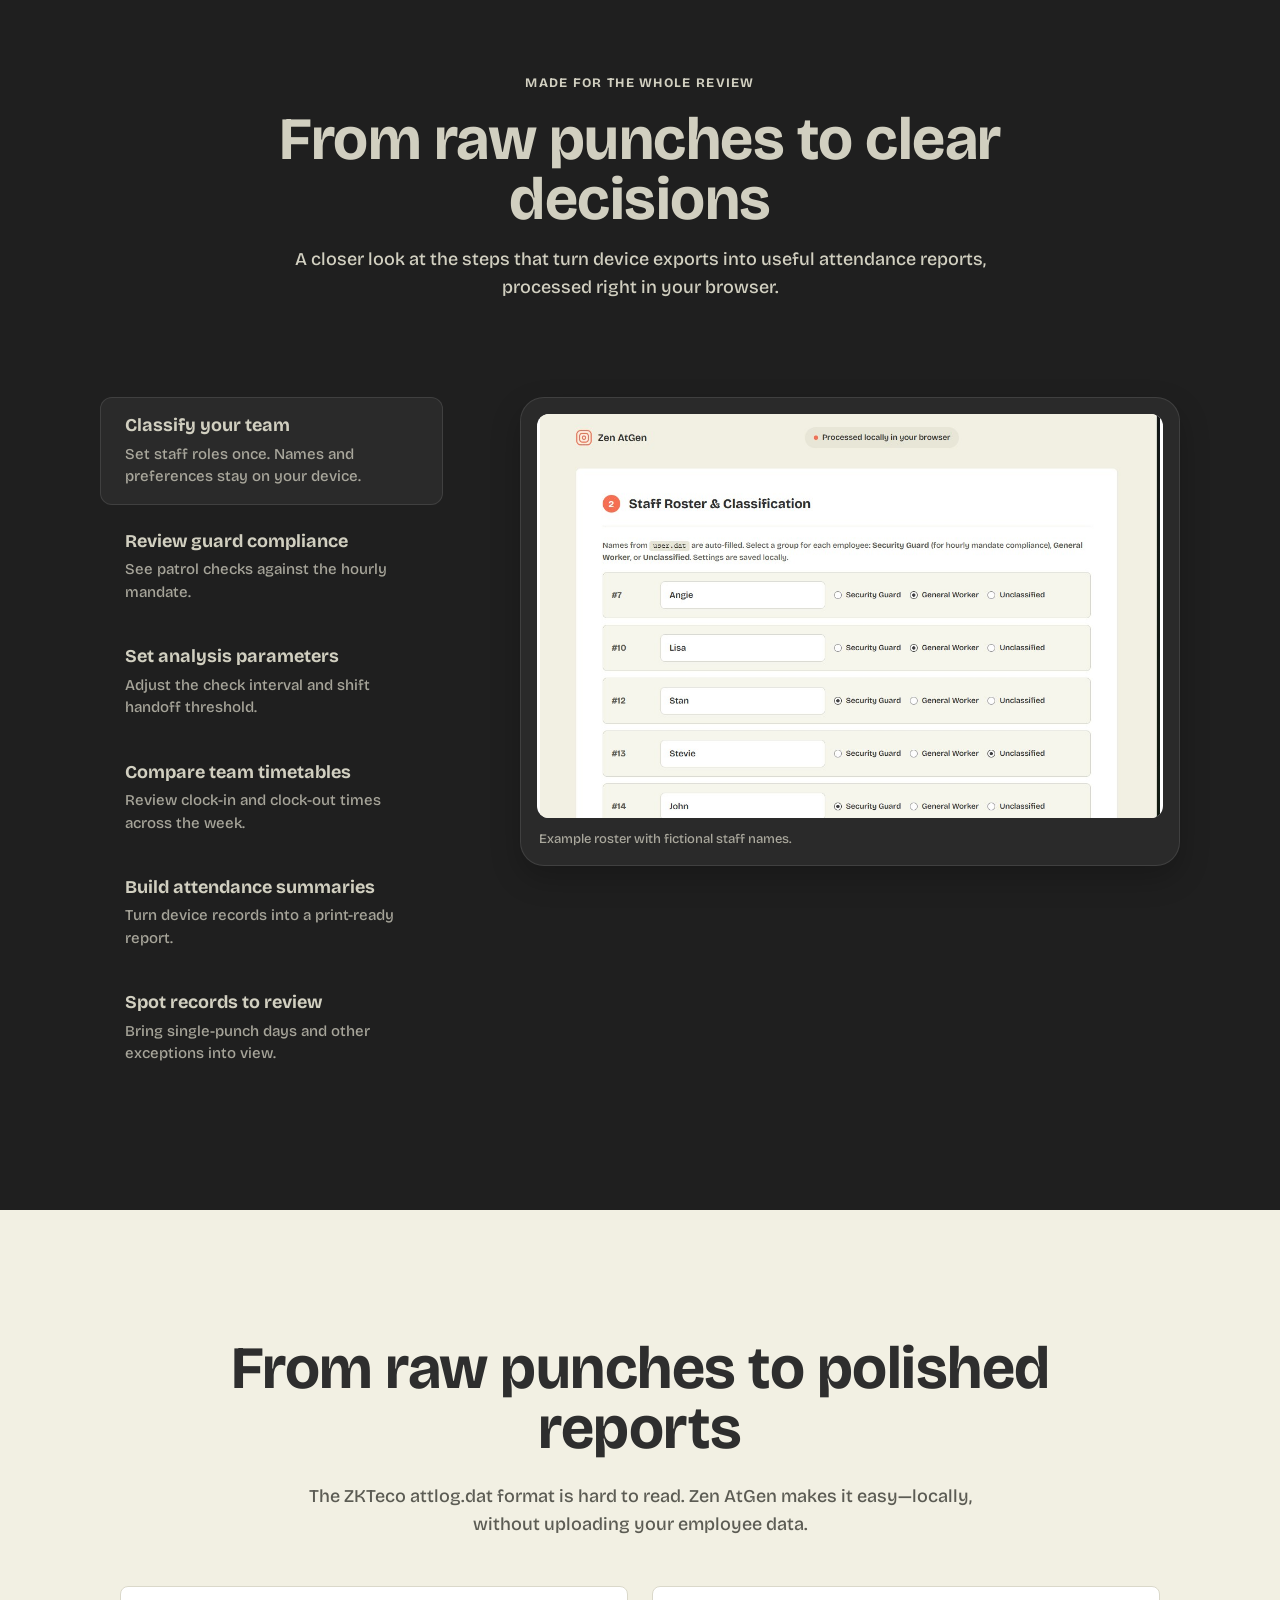
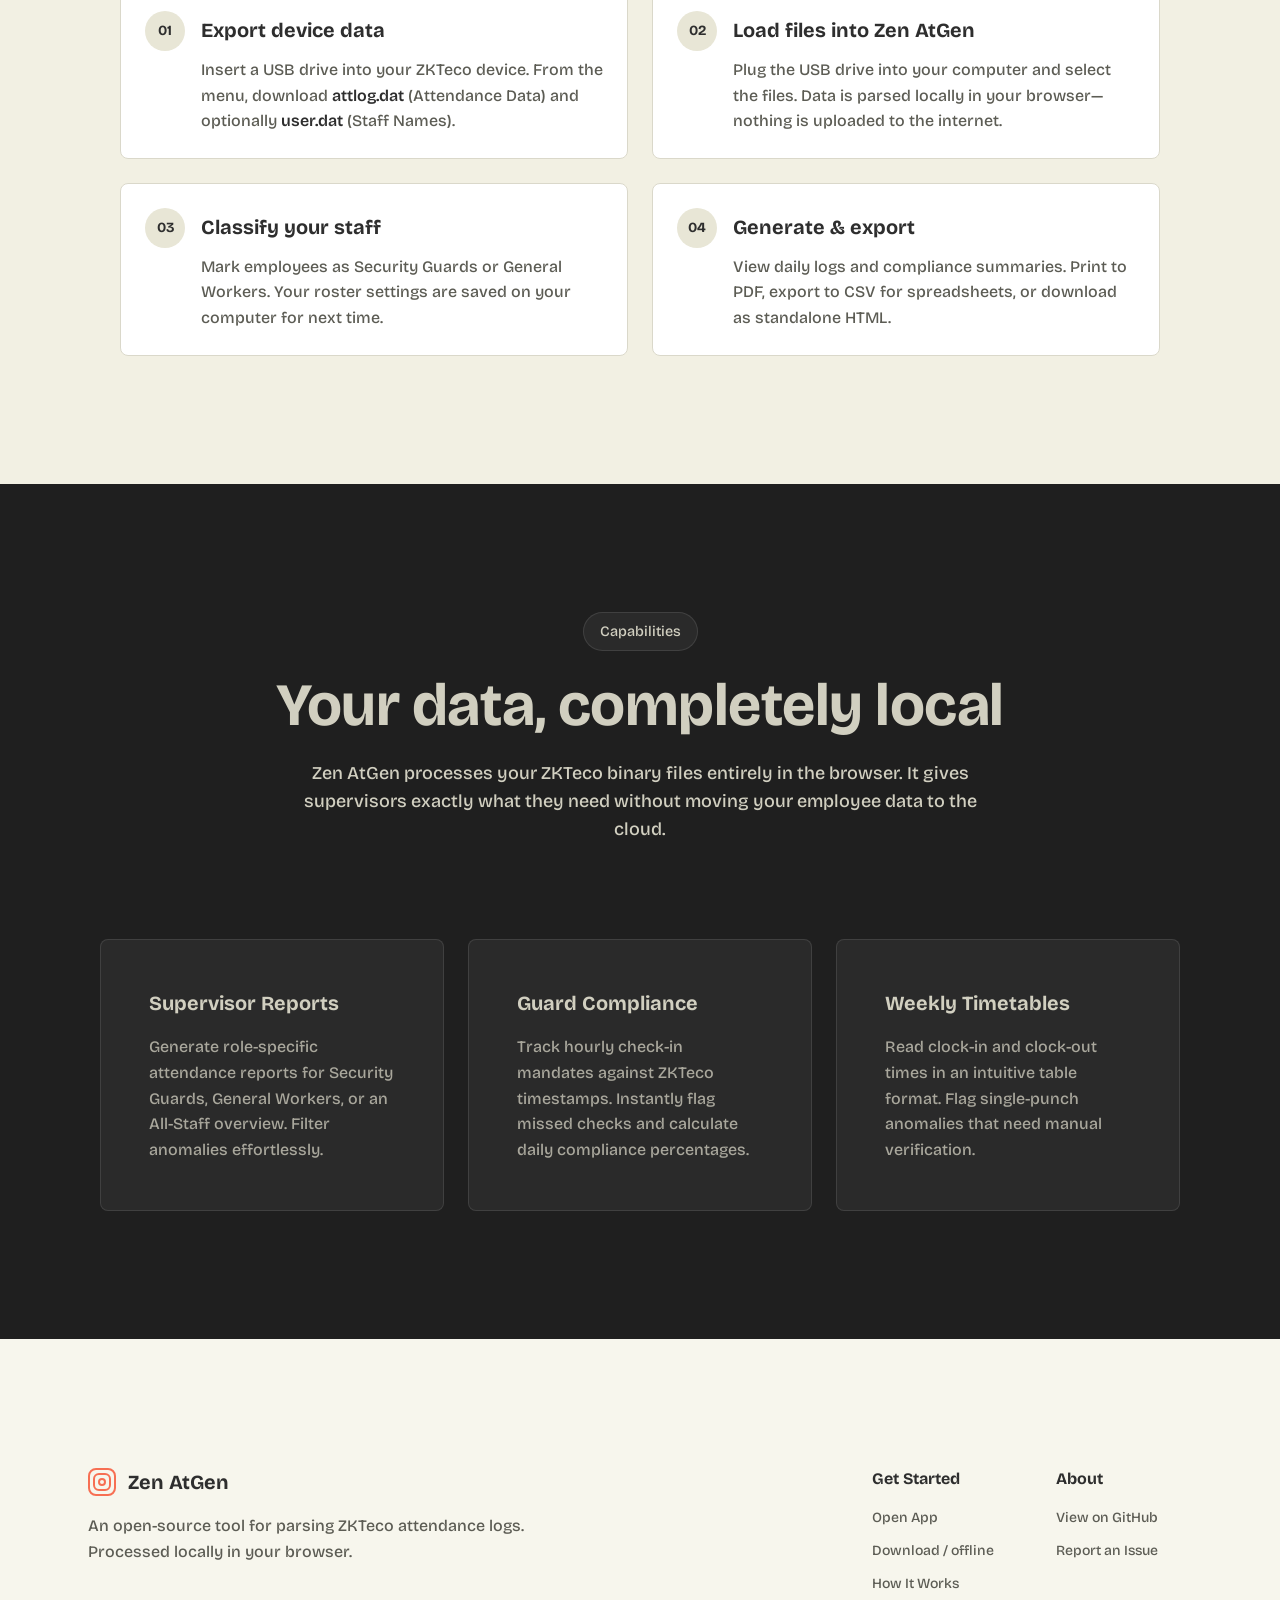
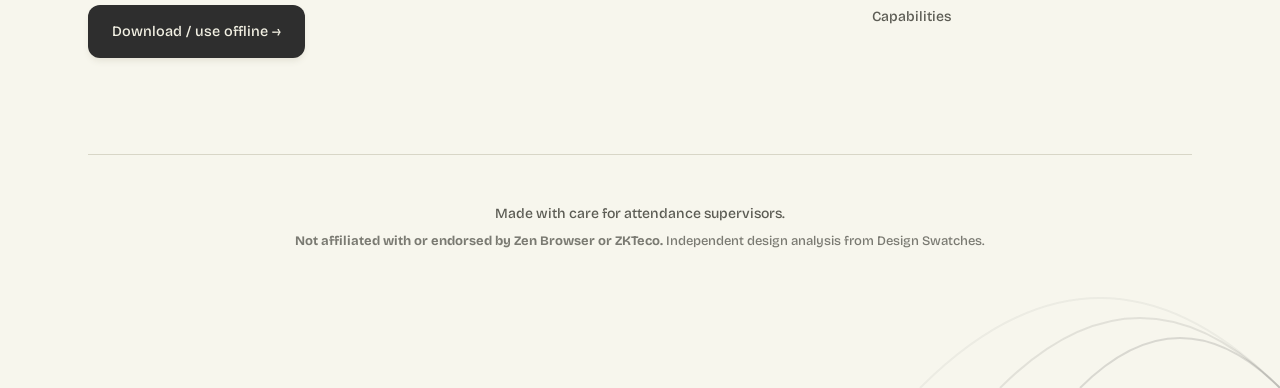
==== commit d5c1c83e: "Refine Zen AtGen homepage feature chapter" ====
--- a/app/index.html
+++ b/app/index.html
@@ -49,7 +49,7 @@
     <!-- Product walkthrough, styled like Zen's rounded hero video. -->
     <div class="media-frame">
       <video class="hero-demo-video" controls muted loop playsinline preload="none"
-        poster="assets/features/report-builder.jpg" aria-label="Zen AtGen attendance report workflow demo">
+        poster="assets/features/attendance-summary.jpg" aria-label="Zen AtGen attendance report workflow demo">
         <source src="assets/features/atgen-demo.mp4" type="video/mp4">
         Your browser does not support video playback.
       </video>
@@ -57,7 +57,7 @@
   </section>
 
   <!-- Product features, following Zen's post-hero feature section pattern. -->
-  <section id="features" class="features-section section-px" aria-labelledby="features-title">
+  <section id="features" class="features-section" aria-labelledby="features-title">
     <div class="features-intro text-center">
       <span class="eyebrow">Made for the whole review</span>
       <h2 id="features-title" class="heading-section">From raw punches to clear decisions</h2>
@@ -70,21 +70,33 @@
           <span class="feature-tab-title">Classify your team</span>
           <span class="feature-tab-description">Set staff roles once. Names and preferences stay on your device.</span>
         </button>
+        <button class="feature-tab" id="feature-tab-compliance" type="button" role="tab" aria-selected="false" aria-controls="feature-panel" tabindex="-1" data-feature="compliance">
+          <span class="feature-tab-title">Review guard compliance</span>
+          <span class="feature-tab-description">See patrol checks against the hourly mandate.</span>
+        </button>
+        <button class="feature-tab" id="feature-tab-analysis" type="button" role="tab" aria-selected="false" aria-controls="feature-panel" tabindex="-1" data-feature="analysis">
+          <span class="feature-tab-title">Set analysis parameters</span>
+          <span class="feature-tab-description">Adjust the check interval and shift handoff threshold.</span>
+        </button>
+        <button class="feature-tab" id="feature-tab-timetable" type="button" role="tab" aria-selected="false" aria-controls="feature-panel" tabindex="-1" data-feature="timetable">
+          <span class="feature-tab-title">Compare team timetables</span>
+          <span class="feature-tab-description">Review clock-in and clock-out times across the week.</span>
+        </button>
+        <button class="feature-tab" id="feature-tab-summary" type="button" role="tab" aria-selected="false" aria-controls="feature-panel" tabindex="-1" data-feature="summary">
+          <span class="feature-tab-title">Build attendance summaries</span>
+          <span class="feature-tab-description">Turn device records into a print-ready report.</span>
+        </button>
         <button class="feature-tab" id="feature-tab-exceptions" type="button" role="tab" aria-selected="false" aria-controls="feature-panel" tabindex="-1" data-feature="exceptions">
           <span class="feature-tab-title">Spot records to review</span>
           <span class="feature-tab-description">Bring single-punch days and other exceptions into view.</span>
         </button>
-        <button class="feature-tab" id="feature-tab-reports" type="button" role="tab" aria-selected="false" aria-controls="feature-panel" tabindex="-1" data-feature="reports">
-          <span class="feature-tab-title">Build a report for your team</span>
-          <span class="feature-tab-description">Choose the report type and period, then generate a print-ready result.</span>
-        </button>
       </div>
 
       <div class="feature-stage">
         <div class="feature-panel" id="feature-panel" role="tabpanel" aria-labelledby="feature-tab-classify" tabindex="0">
           <figure class="feature-media">
-            <img class="feature-image" src="assets/features/staff-classification.jpg" alt="Staff classification screen with employee names and identifiers removed; role choices remain visible." loading="lazy">
-            <figcaption class="feature-caption">Attendance files and roster settings are handled on your device.</figcaption>
+            <img class="feature-image" src="assets/features/staff-classification.jpg" alt="Staff roster with fictional names Angie, Lisa, Stan, Stevie and John, and role choices for each person." loading="lazy">
+            <figcaption class="feature-caption">Example roster with fictional staff names.</figcaption>
           </figure>
         </div>
       </div>
@@ -219,18 +231,33 @@
     const features = {
       classify: {
         src: 'assets/features/staff-classification.jpg',
-        alt: 'Staff classification screen with employee names and identifiers removed; role choices remain visible.',
-        caption: 'Names and identifiers have been removed from this roster preview.'
+        alt: 'Staff roster with fictional names Angie, Lisa, Stan, Stevie and John, and role choices for each person.',
+        caption: 'Example roster with fictional staff names.'
+      },
+      compliance: {
+        src: 'assets/features/guard-compliance.jpg',
+        alt: 'Hourly check compliance table for fictional staff including Don, Faye, Fin, John, Jojo and Kojo.',
+        caption: 'Guard checks are compared with the required interval.'
+      },
+      analysis: {
+        src: 'assets/features/analysis-parameters.jpg',
+        alt: 'Analysis settings with a 60-minute required check-in interval and 250-minute off-duty gap threshold.',
+        caption: 'Set the guard check interval and mark shift handoffs.'
+      },
+      timetable: {
+        src: 'assets/features/general-worker-timetable.jpg',
+        alt: 'General worker timetable for fictional employee Jojo with attendance checks and missed counts.',
+        caption: 'Review the full check pattern for each worker.'
+      },
+      summary: {
+        src: 'assets/features/attendance-summary.jpg',
+        alt: 'General workers attendance summary for fictional employees Angie and Lisa, with a timetable below.',
+        caption: 'A print-ready report brings totals and timetables together.'
       },
       exceptions: {
         src: 'assets/features/attendance-exception.jpg',
-        alt: 'Attendance notes panel highlighting a single-punch record that needs manual verification.',
-        caption: 'Exceptions are called out clearly so a supervisor can verify them.'
-      },
-      reports: {
-        src: 'assets/features/report-builder.jpg',
-        alt: 'Report builder with controls for report type, period type and date range.',
-        caption: 'Choose the scope and time window before generating a report.'
+        alt: 'Attendance notes and exceptions report listing fictional employees Angie and Lisa for manual verification.',
+        caption: 'Single-punch records are listed for manual verification.'
       },
     };
 
--- a/app/style.css
+++ b/app/style.css
@@ -39,6 +39,9 @@
   --space-3xl: 128px;
   --space-4xl: 144px;
 
+  /* Equal section breathing room, scaled at the same breakpoints. */
+  --section-inset: var(--space-3xl);
+
   /* Rounded */
   --rounded-none: 0px;
   --rounded-sm: 8px;
@@ -72,7 +75,7 @@
 .display-hero {
   font-family: 'Junicode', Georgia, 'Times New Roman', serif;
   font-size: 128px;
-  font-weight: 600;
+  font-weight: 400;
   line-height: 1.0;
   letter-spacing: -1px;
   color: var(--ink);
@@ -327,8 +330,8 @@
 
 /* ===== HERO SECTION ===== */
 .hero-section {
-  padding-top: var(--space-4xl);
-  padding-bottom: var(--space-4xl);
+  padding-top: var(--section-inset);
+  padding-bottom: var(--section-inset);
 }
 
 .hero-actions {
@@ -346,7 +349,8 @@
   border-radius: var(--rounded-lg);
   box-shadow: 0 10px 15px -3px var(--shadow-soft), 0 4px 6px -2px var(--shadow-soft);
   overflow: hidden;
-  max-width: 900px;
+  width: 100%;
+  max-width: 1120px;
   margin: 0 auto;
 }
 
@@ -372,9 +376,22 @@
 
 /* ===== FEATURE SHOWCASE ===== */
 .features-section {
-  padding-top: var(--space-3xl);
-  padding-bottom: var(--space-3xl);
-}
+  --dark-paper: #1f1f1f;
+  --dark-ink: #d1cfc0;
+  --dark-muted: rgba(255, 255, 255, 0.05);
+  --dark-divider: rgba(255, 255, 255, 0.1);
+  width: 100%;
+  max-width: none;
+  margin-left: 0;
+  margin-right: 0;
+  padding: var(--section-inset) var(--space-xl);
+  background: var(--dark-paper);
+  color: var(--dark-ink);
+}
+
+.features-section .heading-section,
+.features-section .body-large,
+.features-section .eyebrow { color: var(--dark-ink); }
 
 .features-intro {
   max-width: 820px;
@@ -422,18 +439,18 @@
   border: 1px solid transparent;
   border-radius: var(--rounded-md);
   background: transparent;
-  color: var(--ink);
+  color: var(--dark-ink);
   font: inherit;
   text-align: left;
   cursor: pointer;
   transition: background-color 180ms ease, border-color 180ms ease;
 }
 
-.feature-tab:hover { background: rgba(46, 46, 46, 0.035); }
+.feature-tab:hover { background: rgba(255, 255, 255, 0.08); }
 
 .feature-tab[aria-selected="true"] {
-  background: var(--surface-muted);
-  border-color: var(--border-hairline);
+  background: var(--dark-muted);
+  border-color: var(--dark-divider);
 }
 
 .feature-tab:focus-visible {
@@ -452,7 +469,7 @@
 }
 
 .feature-tab-description {
-  color: var(--ink-secondary);
+  color: rgba(209, 207, 192, 0.76);
   font-size: 15px;
   line-height: 1.5;
 }
@@ -469,10 +486,10 @@
   overflow: hidden;
   margin: 0;
   padding: var(--space-md);
-  border: 1px solid var(--border-hairline);
+  border: 1px solid var(--dark-divider);
   border-radius: var(--rounded-lg);
-  background: var(--surface);
-  box-shadow: 0 12px 30px var(--shadow-soft);
+  background: var(--dark-muted);
+  box-shadow: 0 12px 30px rgba(0, 0, 0, 0.22);
 }
 
 .feature-image {
@@ -481,7 +498,7 @@
   max-height: 560px;
   border-radius: var(--rounded-md);
   object-fit: contain;
-  background: var(--surface-tint);
+  background: #fff;
 }
 
 .feature-image { aspect-ratio: 1.55; }
@@ -489,7 +506,7 @@
 
 .feature-caption {
   margin: var(--space-sm) 2px 0;
-  color: var(--ink-secondary);
+  color: rgba(209, 207, 192, 0.76);
   font-size: 13px;
   line-height: 1.45;
 }
@@ -500,8 +517,8 @@
 
 /* ===== FOUR-STEP WORKFLOW ===== */
 .workflow-section {
-  padding-top: var(--space-3xl);
-  padding-bottom: var(--space-3xl);
+  padding-top: var(--section-inset);
+  padding-bottom: var(--section-inset);
   position: relative;
 }
 
@@ -578,7 +595,7 @@
 
 /* ===== DARK SECTION ===== */
 .section-dark {
-  /* Zen's dark-theme palette, applied to this single feature chapter. */
+  /* Shared Zen dark-theme palette for the feature and capabilities chapters. */
   --dark-paper: #1f1f1f;
   --dark-ink: #d1cfc0;
   --dark-muted: rgba(255, 255, 255, 0.05);
@@ -587,7 +604,7 @@
   max-width: none;
   background: var(--dark-paper);
   color: var(--dark-ink);
-  padding: var(--space-4xl) var(--space-xl);
+  padding: var(--section-inset) var(--space-xl);
 }
 
 .section-dark .heading-section,
@@ -645,8 +662,8 @@
 /* ===== FOOTER ===== */
 .footer-section {
   background: var(--surface-tint);
-  padding-top: var(--space-4xl);
-  padding-bottom: var(--space-xl);
+  padding-top: var(--section-inset);
+  padding-bottom: var(--section-inset);
   position: relative;
   overflow: hidden;
 }
@@ -738,6 +755,7 @@
 
 /* ===== RESPONSIVE ===== */
 @media (max-width: 1024px) {
+  :root { --section-inset: var(--space-2xl); }
   .display-hero {
     font-size: clamp(48px, 8.6vw, 72px);
   }
@@ -747,18 +765,8 @@
   }
 
   .hero-section {
-    padding-top: var(--space-2xl);
-    padding-bottom: var(--space-2xl);
-  }
-
-  .workflow-section {
-    padding-top: var(--space-2xl);
-    padding-bottom: var(--space-2xl);
-  }
-
-  .features-section {
-    padding-top: var(--space-2xl);
-    padding-bottom: var(--space-2xl);
+    padding-top: var(--section-inset);
+    padding-bottom: var(--section-inset);
   }
 
   .features-intro { margin-bottom: var(--space-xl); }
@@ -770,11 +778,13 @@
 
   .feature-stage { top: 88px; }
 
+  .media-frame { max-width: 960px; }
+
   .feature-media { padding: var(--space-sm); }
 
   .section-dark {
-    padding-top: var(--space-2xl);
-    padding-bottom: var(--space-2xl);
+    padding-top: var(--section-inset);
+    padding-bottom: var(--section-inset);
     padding-left: var(--space-md);
     padding-right: var(--space-md);
   }
@@ -794,6 +804,7 @@
 }
 
 @media (max-width: 640px) {
+  :root { --section-inset: var(--space-xl); }
   .display-hero {
     font-size: clamp(24px, 7.4vw, 46px);
     letter-spacing: -0.5px;
@@ -835,7 +846,7 @@
     display: none;
   }
 
-  .features-section { padding-top: var(--space-xl); padding-bottom: var(--space-xl); }
+  .features-section { padding-left: var(--space-lg); padding-right: var(--space-lg); }
 
   .features-intro { margin-bottom: var(--space-lg); }
 
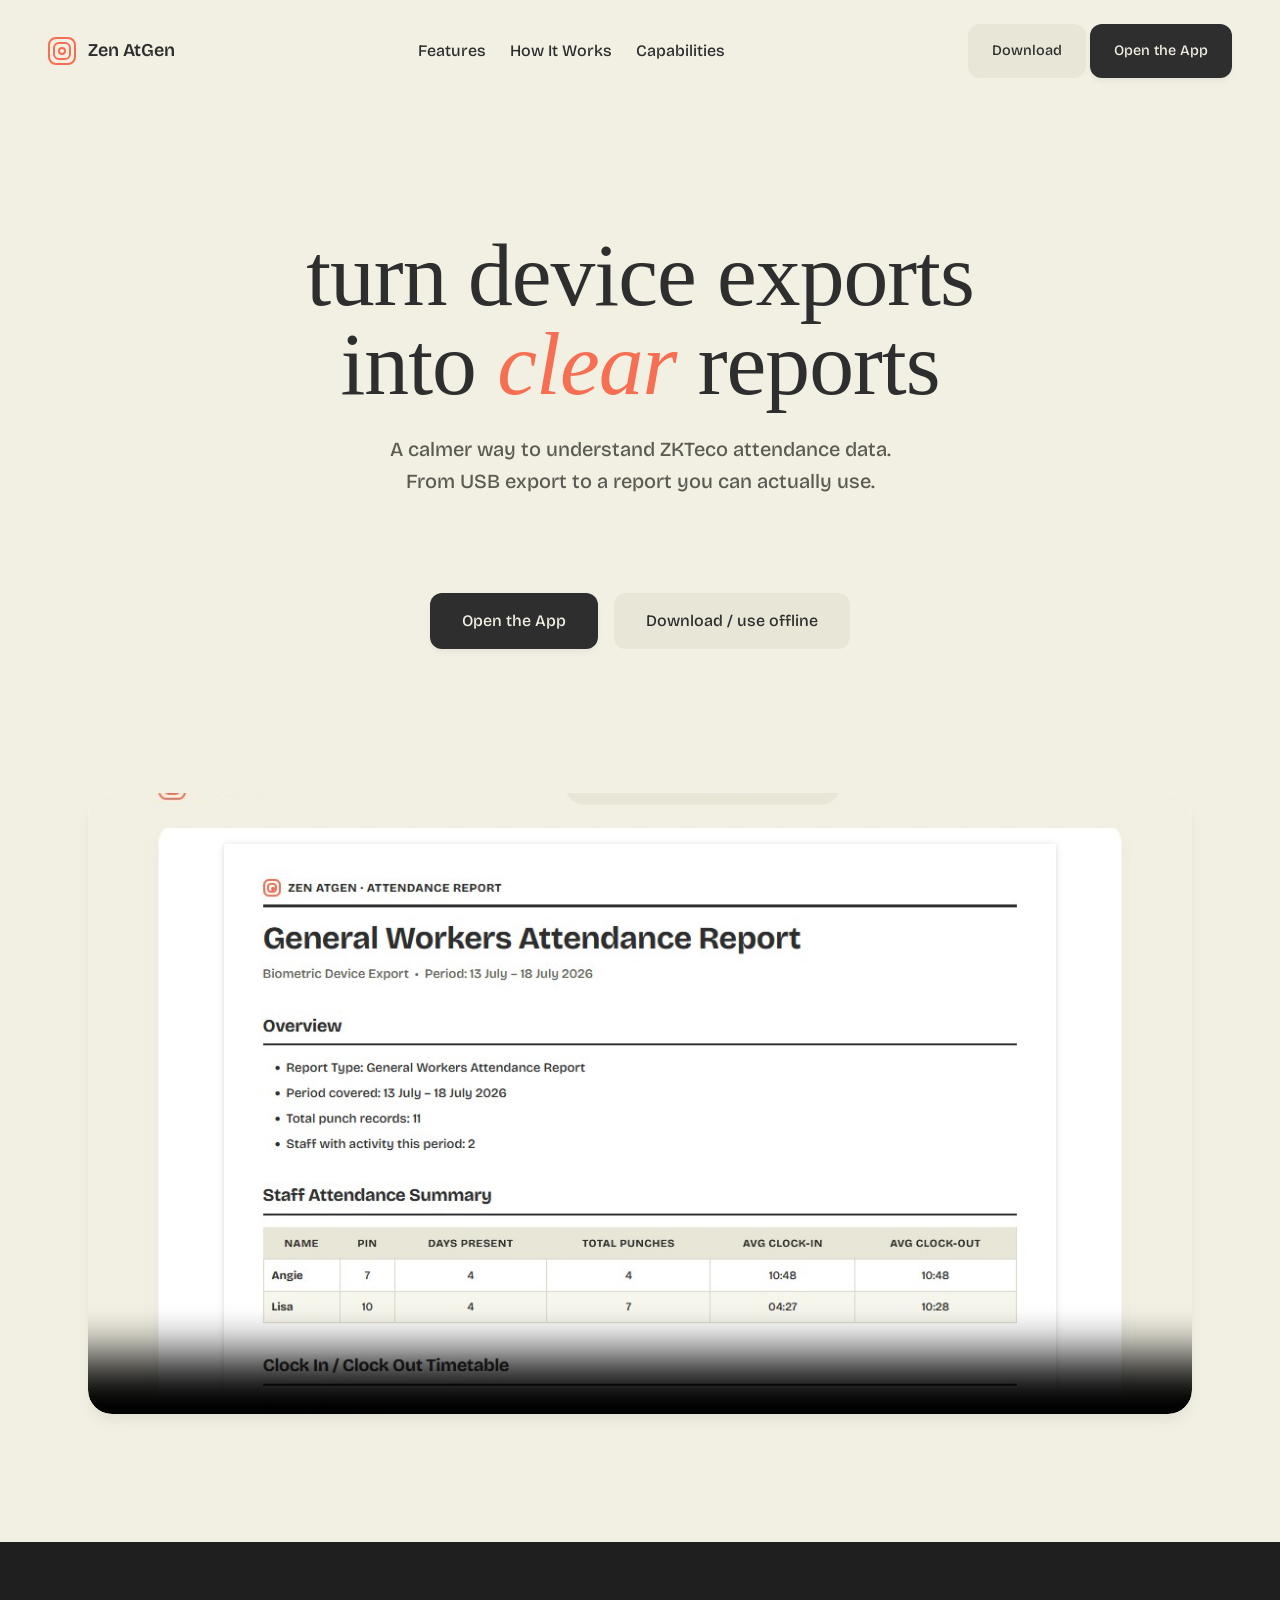
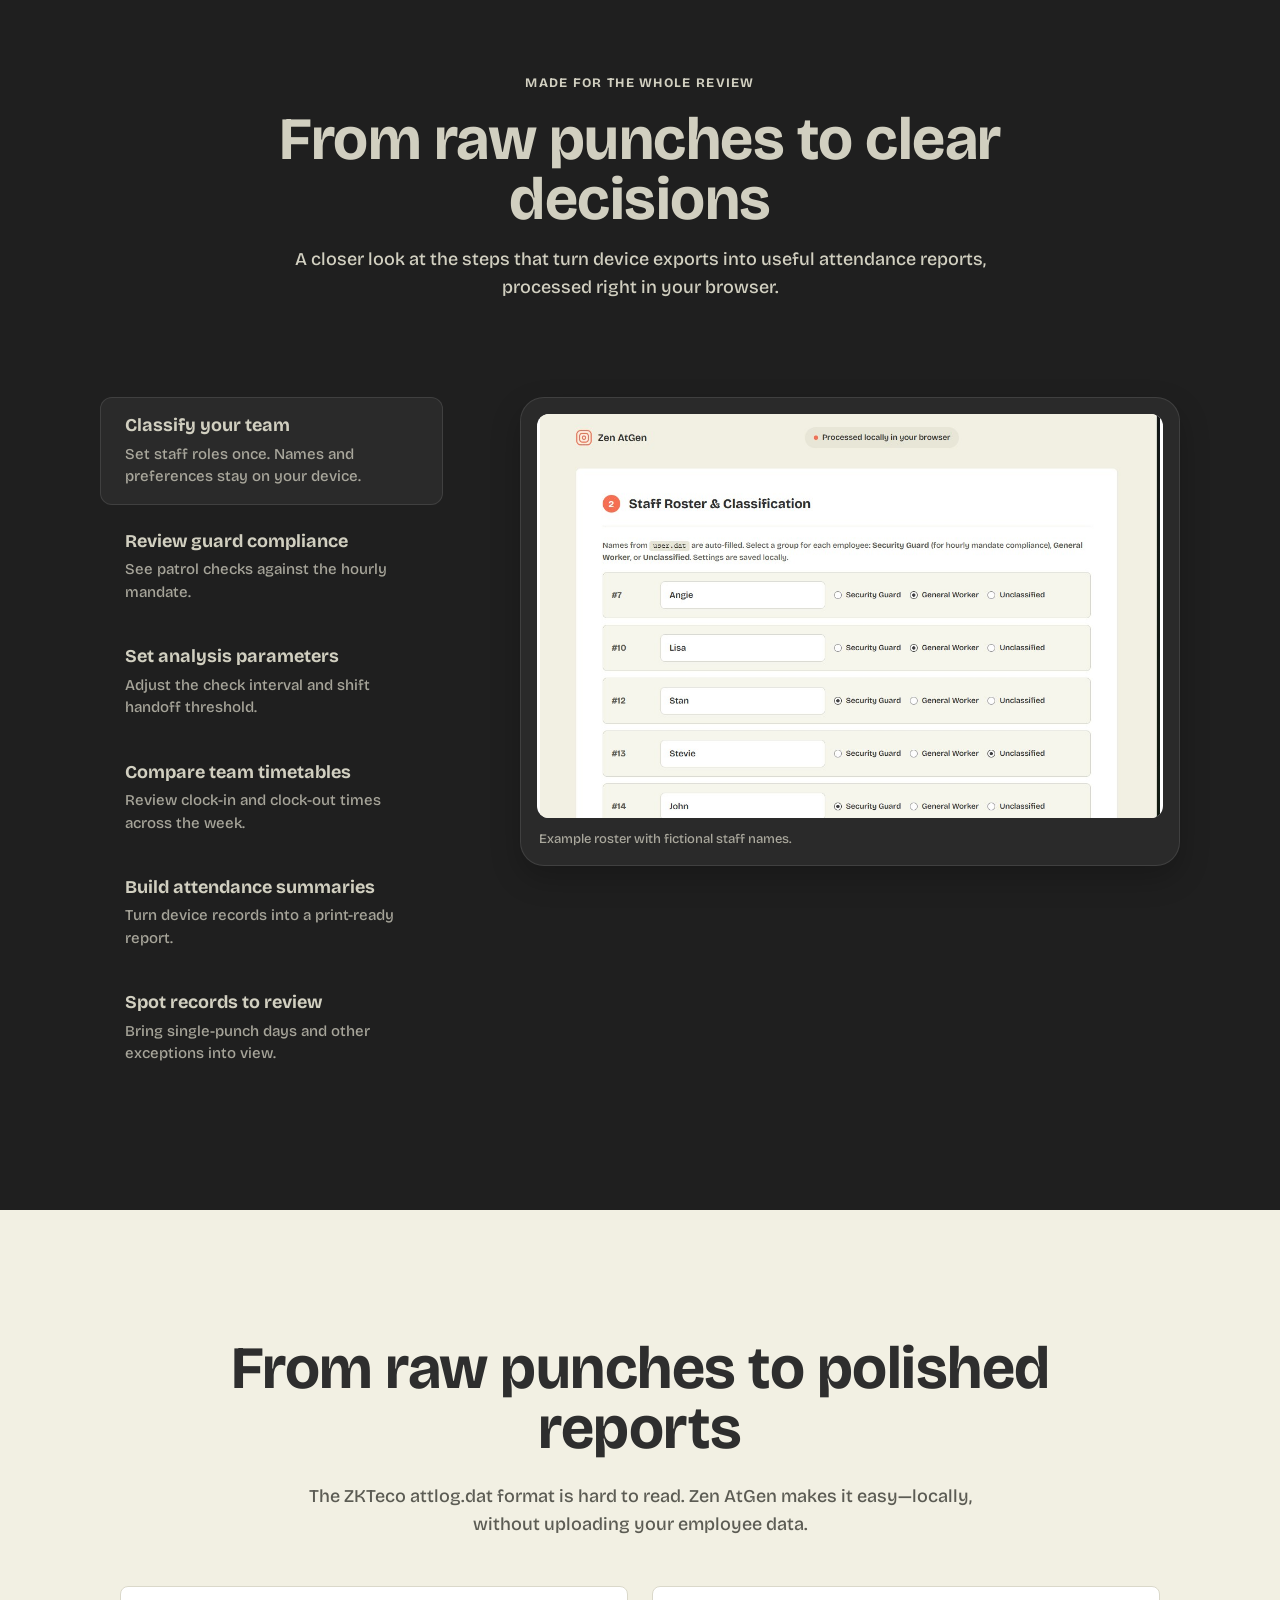
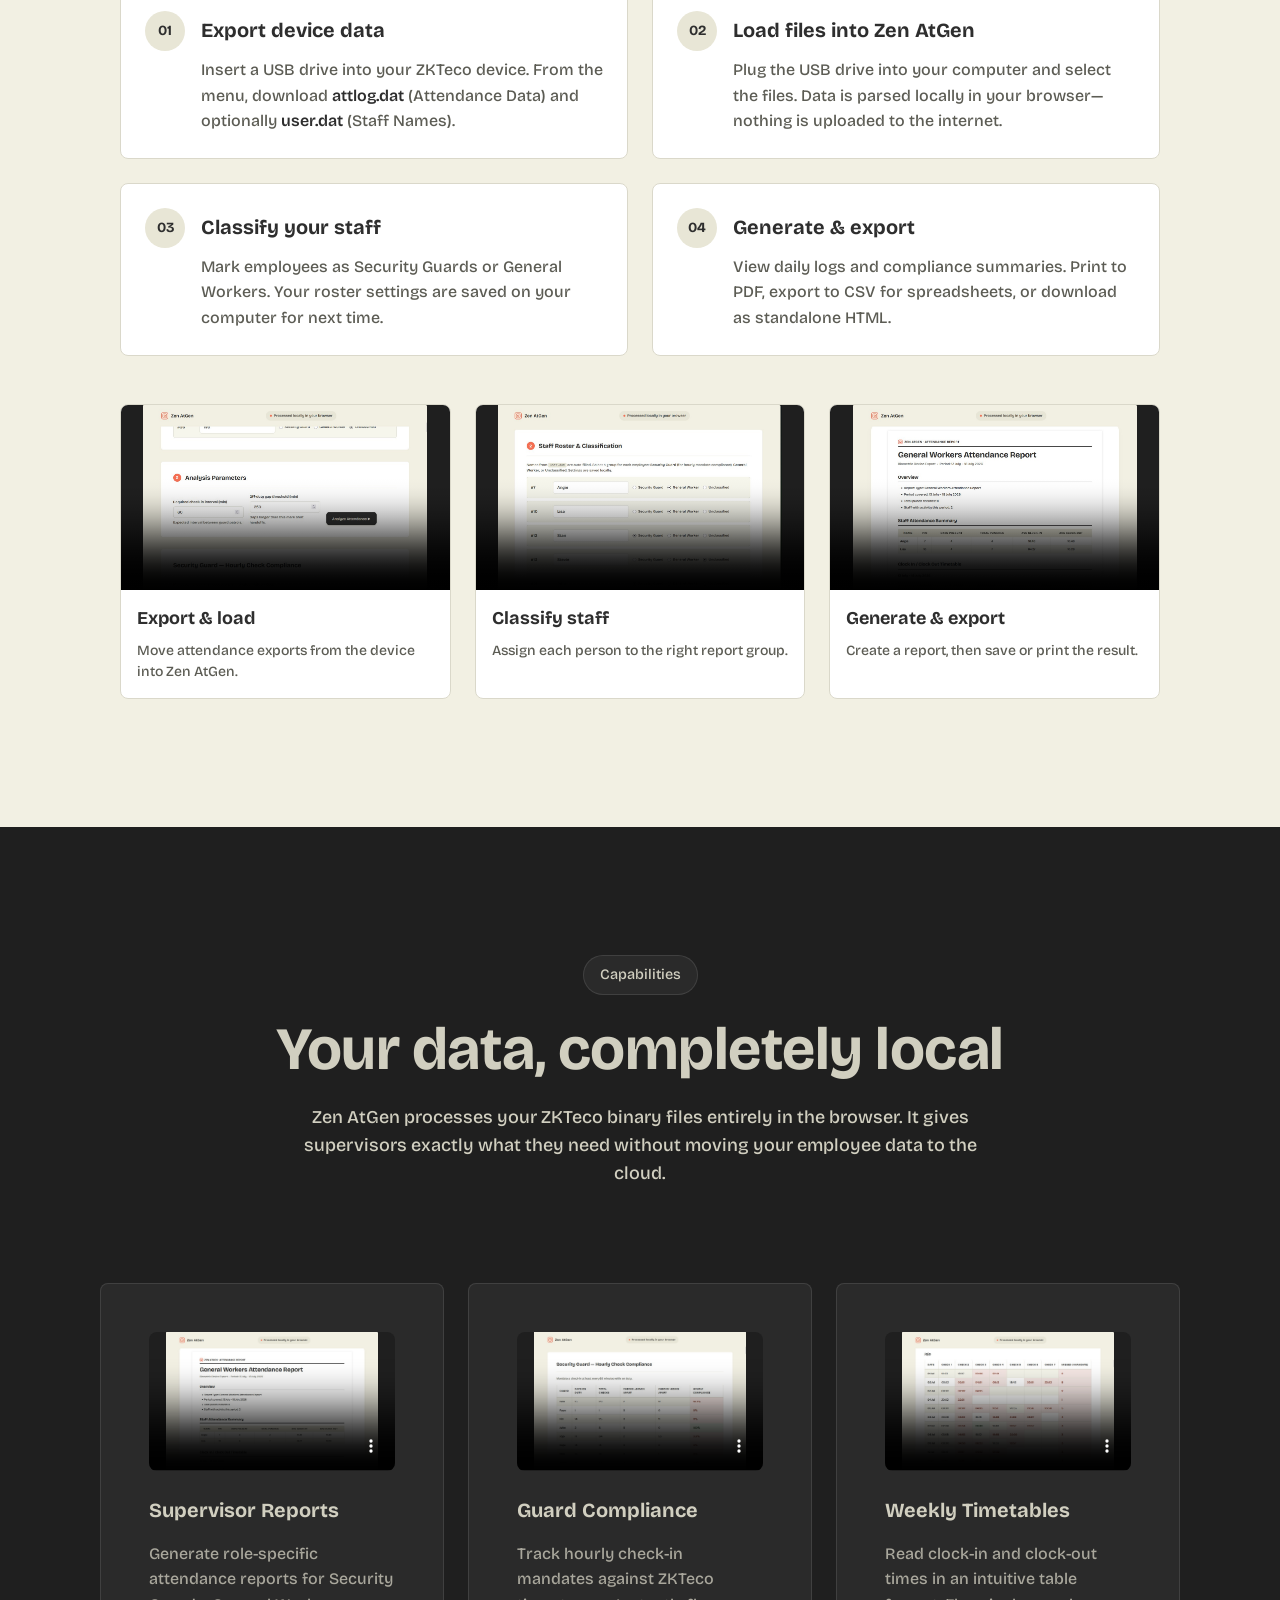
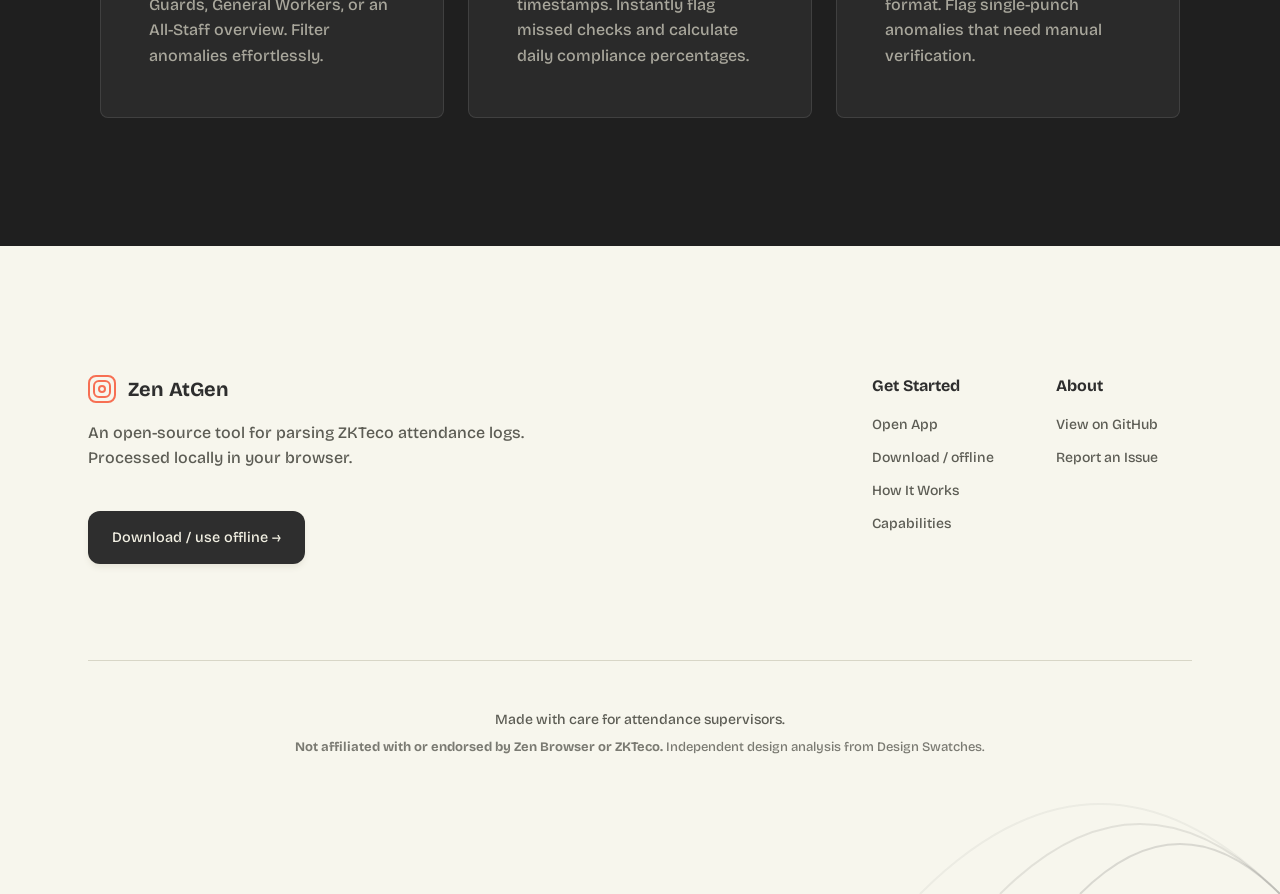
==== commit 08014859: "Add responsive demos to Zen AtGen homepage" ====
--- a/app/index.html
+++ b/app/index.html
@@ -11,7 +11,7 @@
 </head>
 <body>
 
-<header class="nav-bar">
+<header class="nav-bar" data-menu-open="false">
   <a href="#" class="nav-logo">
     <div class="logo-mark">
       <div class="logo-square logo-square-1"></div>
@@ -20,22 +20,27 @@
     </div>
     Zen AtGen
   </a>
-  <div class="nav-links">
-    <a href="#features" class="nav-link">Features</a>
-    <a href="#workflow" class="nav-link">How It Works</a>
-    <a href="#capabilities" class="nav-link">Capabilities</a>
-  </div>
-  <div>
-    <a href="download/index.html" class="button-secondary">Download</a>
-    <a href="app/index.html" class="button-primary">Open the App</a>
-  </div>
+  <nav class="nav-menu" id="site-navigation" aria-label="Main navigation">
+    <div class="nav-links">
+      <a href="#features" class="nav-link">Features</a>
+      <a href="#workflow" class="nav-link">How It Works</a>
+      <a href="#capabilities" class="nav-link">Capabilities</a>
+    </div>
+    <div class="nav-actions">
+      <a href="download/index.html" class="button-secondary">Download</a>
+      <a href="app/index.html" class="button-primary">Open the App</a>
+    </div>
+  </nav>
+  <button class="nav-toggle" type="button" aria-label="Open navigation" aria-expanded="false" aria-controls="site-navigation">
+    Menu
+  </button>
 </header>
 
 <main>
   <!-- Hero Section -->
   <section class="hero-section section-px text-center">
     <h1 class="display-hero">
-      <span class="hero-nowrap">Turn device exports</span>
+      <span class="hero-nowrap">turn device exports</span>
       into <span class="display-hero-italic">clear</span> reports
     </h1>
     <p class="hero-subtitle">
@@ -91,6 +96,7 @@
           <span class="feature-tab-description">Bring single-punch days and other exceptions into view.</span>
         </button>
       </div>
+      <p class="feature-selected-description" id="feature-selected-description" aria-live="polite">Set staff roles once. Names and preferences stay on your device.</p>
 
       <div class="feature-stage">
         <div class="feature-panel" id="feature-panel" role="tabpanel" aria-labelledby="feature-tab-classify" tabindex="0">
@@ -145,6 +151,30 @@
         </div>
       </li>
     </ol>
+
+    <div class="workflow-demos" role="group" aria-label="Workflow video demonstrations">
+      <figure class="workflow-demo">
+        <video class="demo-video" controls playsinline preload="none" poster="assets/features/analysis-parameters.jpg" aria-label="Export device data and load files into Zen AtGen">
+          <source src="assets/features/demos/export-and-load.mp4" type="video/mp4">
+          Your browser does not support video playback.
+        </video>
+        <figcaption><h3>Export & load</h3><p>Move attendance exports from the device into Zen AtGen.</p></figcaption>
+      </figure>
+      <figure class="workflow-demo">
+        <video class="demo-video" controls playsinline preload="none" poster="assets/features/staff-classification.jpg" aria-label="Classify staff in Zen AtGen">
+          <source src="assets/features/demos/classify-staff.mp4" type="video/mp4">
+          Your browser does not support video playback.
+        </video>
+        <figcaption><h3>Classify staff</h3><p>Assign each person to the right report group.</p></figcaption>
+      </figure>
+      <figure class="workflow-demo">
+        <video class="demo-video" controls playsinline preload="none" poster="assets/features/attendance-summary.jpg" aria-label="Generate and export an attendance report">
+          <source src="assets/features/demos/generate-and-export.mp4" type="video/mp4">
+          Your browser does not support video playback.
+        </video>
+        <figcaption><h3>Generate & export</h3><p>Create a report, then save or print the result.</p></figcaption>
+      </figure>
+    </div>
   </section>
 
   <!-- Capabilities -->
@@ -158,14 +188,26 @@
 
       <div class="grid-3">
         <div class="card-dark">
+          <video class="capability-video" controls playsinline preload="none" poster="assets/features/attendance-summary.jpg" aria-label="Supervisor reports in action">
+            <source src="assets/features/demos/supervisor-reports.mp4" type="video/mp4">
+            Your browser does not support video playback.
+          </video>
           <h3>Supervisor Reports</h3>
           <p>Generate role-specific attendance reports for Security Guards, General Workers, or an All-Staff overview. Filter anomalies effortlessly.</p>
         </div>
         <div class="card-dark">
+          <video class="capability-video" controls playsinline preload="none" poster="assets/features/guard-compliance.jpg" aria-label="Guard compliance in action">
+            <source src="assets/features/demos/guard-compliance-weekly-timetable.mp4" type="video/mp4">
+            Your browser does not support video playback.
+          </video>
           <h3>Guard Compliance</h3>
           <p>Track hourly check-in mandates against ZKTeco timestamps. Instantly flag missed checks and calculate daily compliance percentages.</p>
         </div>
         <div class="card-dark">
+          <video class="capability-video" controls playsinline preload="none" poster="assets/features/general-worker-timetable.jpg" aria-label="Weekly timetables in action">
+            <source src="assets/features/demos/guard-compliance-weekly-timetable.mp4" type="video/mp4">
+            Your browser does not support video playback.
+          </video>
           <h3>Weekly Timetables</h3>
           <p>Read clock-in and clock-out times in an intuitive table format. Flag single-punch anomalies that need manual verification.</p>
         </div>
@@ -226,8 +268,12 @@
     const panel = document.querySelector('#feature-panel');
     const image = panel.querySelector('.feature-image');
     const caption = panel.querySelector('.feature-caption');
+    const selectedDescription = document.querySelector('#feature-selected-description');
     const tabList = document.querySelector('.feature-list');
     const heroVideo = document.querySelector('.hero-demo-video');
+    const nav = document.querySelector('.nav-bar');
+    const navToggle = document.querySelector('.nav-toggle');
+    const navMenu = document.querySelector('.nav-menu');
     const features = {
       classify: {
         src: 'assets/features/staff-classification.jpg',
@@ -294,6 +340,7 @@
       });
       panel.setAttribute('aria-labelledby', tab.id);
       caption.textContent = feature.caption;
+      selectedDescription.textContent = tab.querySelector('.feature-tab-description').textContent;
       image.hidden = false;
       image.src = feature.src;
       image.alt = feature.alt;
@@ -301,6 +348,25 @@
     }
 
     tabs.forEach((tab) => tab.addEventListener('click', () => selectFeature(tab)));
+    navToggle.addEventListener('click', () => {
+      const open = navToggle.getAttribute('aria-expanded') !== 'true';
+      navToggle.setAttribute('aria-expanded', String(open));
+      navToggle.setAttribute('aria-label', open ? 'Close navigation' : 'Open navigation');
+      nav.dataset.menuOpen = String(open);
+    });
+    navMenu.addEventListener('click', (event) => {
+      if (!event.target.closest('a')) return;
+      nav.dataset.menuOpen = 'false';
+      navToggle.setAttribute('aria-expanded', 'false');
+      navToggle.setAttribute('aria-label', 'Open navigation');
+    });
+    document.addEventListener('keydown', (event) => {
+      if (event.key !== 'Escape' || nav.dataset.menuOpen !== 'true') return;
+      nav.dataset.menuOpen = 'false';
+      navToggle.setAttribute('aria-expanded', 'false');
+      navToggle.setAttribute('aria-label', 'Open navigation');
+      navToggle.focus();
+    });
     tabList.addEventListener('keydown', (event) => {
       const current = tabs.indexOf(document.activeElement);
       if (current < 0) return;
--- a/app/style.css
+++ b/app/style.css
@@ -193,6 +193,22 @@
   justify-content: space-between;
   gap: var(--space-xl);
 }
+
+.nav-menu {
+  display: flex;
+  flex: 1;
+  align-items: center;
+  justify-content: space-between;
+  gap: var(--space-xl);
+}
+
+.nav-actions {
+  display: flex;
+  align-items: center;
+  gap: 4px;
+}
+
+.nav-toggle { display: none; }
 
 .nav-logo {
   display: flex;
@@ -511,6 +527,8 @@
   line-height: 1.45;
 }
 
+.feature-selected-description { display: none; }
+
 @media (prefers-reduced-motion: reduce) {
   .feature-tab { transition: none; }
 }
@@ -540,6 +558,45 @@
   margin: 0 auto;
   padding: 0;
   list-style: none;
+}
+
+.workflow-demos {
+  display: grid;
+  grid-template-columns: repeat(3, minmax(0, 1fr));
+  gap: var(--space-lg);
+  max-width: 1040px;
+  margin: var(--space-xl) auto 0;
+}
+
+.workflow-demo {
+  min-width: 0;
+  overflow: hidden;
+  background: var(--surface);
+  border: 1px solid var(--border-hairline);
+  border-radius: var(--rounded-sm);
+}
+
+.demo-video,
+.capability-video {
+  display: block;
+  width: 100%;
+  aspect-ratio: 16 / 9;
+  background: #1f1f1f;
+  object-fit: contain;
+}
+
+.workflow-demo figcaption { padding: var(--space-md); }
+
+.workflow-demo h3 {
+  margin-bottom: var(--space-xs);
+  font-size: 18px;
+  font-weight: 700;
+}
+
+.workflow-demo p {
+  margin: 0;
+  color: var(--ink-secondary);
+  font-size: 14px;
 }
 
 .workflow-step {
@@ -640,6 +697,11 @@
   transition: background 180ms ease, border-color 180ms ease;
 }
 
+.capability-video {
+  margin-bottom: var(--space-lg);
+  border-radius: var(--rounded-sm);
+}
+
 .card-dark:hover {
   background: rgba(255, 255, 255, 0.08);
   border-color: rgba(255, 255, 255, 0.18);
@@ -771,6 +833,8 @@
 
   .features-intro { margin-bottom: var(--space-xl); }
 
+  .workflow-demos { grid-template-columns: repeat(2, minmax(0, 1fr)); }
+
   .features-layout {
     grid-template-columns: minmax(230px, 0.8fr) minmax(0, 1.2fr);
     gap: var(--space-lg);
@@ -795,6 +859,69 @@
   }
 }
 
+@media (max-width: 960px) {
+  .nav-bar {
+    min-height: 64px;
+    padding: var(--space-sm) var(--space-lg);
+    gap: var(--space-md);
+  }
+
+  .nav-toggle {
+    display: inline-flex;
+    align-items: center;
+    justify-content: center;
+    gap: var(--space-sm);
+    min-height: 40px;
+    padding: 8px 12px;
+    border: 1px solid var(--border-hairline);
+    border-radius: var(--rounded-sm);
+    background: var(--surface-muted);
+    color: var(--ink);
+    font: inherit;
+    font-size: 14px;
+    cursor: pointer;
+  }
+
+  .nav-toggle:focus-visible {
+    outline: 2px solid var(--focus-ring);
+    outline-offset: 3px;
+  }
+
+  .nav-menu {
+    display: none;
+    position: absolute;
+    top: calc(100% + 4px);
+    left: var(--space-md);
+    right: var(--space-md);
+    padding: var(--space-sm);
+    flex-direction: column;
+    align-items: stretch;
+    gap: var(--space-sm);
+    border: 1px solid var(--border-hairline);
+    border-radius: var(--rounded-md);
+    background: var(--background);
+    box-shadow: 0 8px 20px rgba(46, 46, 46, 0.12);
+  }
+
+  .nav-bar[data-menu-open="true"] .nav-menu { display: flex; }
+
+  .nav-links {
+    display: flex;
+    flex-direction: column;
+    align-items: stretch;
+    width: 100%;
+    gap: 0;
+  }
+
+  .nav-link {
+    padding: 10px 8px;
+    border-bottom: 1px solid var(--border-hairline);
+  }
+
+  .nav-actions { display: flex; gap: var(--space-sm); }
+  .nav-actions a { flex: 1; justify-content: center; }
+}
+
 @media (min-width: 1025px) and (max-width: 1400px) {
   .display-hero { font-size: clamp(64px, 7vw, 96px); }
 }
@@ -821,6 +948,7 @@
   .hero-actions {
     flex-direction: column;
     width: 100%;
+    margin-bottom: var(--space-xl);
   }
 
   .hero-actions a {
@@ -831,7 +959,8 @@
   .nav-bar {
     flex-wrap: nowrap;
     gap: var(--space-sm);
-    padding: var(--space-sm) var(--space-md);
+    min-height: 56px;
+    padding: 8px var(--space-md);
   }
 
   .nav-logo { flex: 0 0 auto; gap: 6px; font-size: 15px; white-space: nowrap; }
@@ -839,16 +968,12 @@
   .nav-logo .logo-square { border-radius: 7px; }
   .nav-logo .logo-square-2 { inset: 4px; border-radius: 5px; }
   .nav-logo .logo-square-3 { inset: 8px; border-radius: 3px; }
-  .nav-bar > div:last-child { display: flex; align-items: center; gap: 6px; }
-  .nav-bar .button-primary, .nav-bar .button-secondary { padding: 9px 10px; font-size: 12px; white-space: nowrap; }
-
-  .nav-links {
-    display: none;
-  }
+  .nav-toggle { min-height: 38px; padding: 7px 10px; }
 
   .features-section { padding-left: var(--space-lg); padding-right: var(--space-lg); }
 
   .features-intro { margin-bottom: var(--space-lg); }
+  .features-intro { text-align: left; }
 
   .features-layout { display: flex; flex-direction: column; gap: var(--space-md); }
 
@@ -861,16 +986,31 @@
   }
 
   .feature-tab {
-    flex: 0 0 min(78vw, 290px);
-    min-height: 100%;
-    padding: var(--space-sm) var(--space-md);
+    flex: 0 0 auto;
+    width: auto;
+    min-height: 0;
+    padding: 8px 12px;
     scroll-snap-align: start;
   }
 
-  .feature-tab-title { font-size: 16px; }
-  .feature-tab-description { font-size: 14px; }
+  .feature-tab-title { margin: 0; font-size: 14px; white-space: nowrap; }
+  .feature-tab-description { display: none; }
+  .feature-selected-description {
+    display: block;
+    min-height: 48px;
+    margin: 0 0 var(--space-sm);
+    color: rgba(209, 207, 192, 0.76);
+    font-size: 15px;
+  }
   .feature-stage { position: static; width: 100%; }
   .feature-media { padding: var(--space-xs); border-radius: var(--rounded-md); }
+
+  .workflow-demos { grid-template-columns: 1fr; gap: var(--space-md); }
+  .workflow-demo { display: grid; grid-template-columns: minmax(0, 0.9fr) minmax(0, 1fr); align-items: center; }
+  .workflow-demo figcaption { padding: var(--space-sm); }
+  .workflow-demo h3 { font-size: 16px; }
+  .workflow-demo p { font-size: 13px; line-height: 1.4; }
+  .capability-video { margin-bottom: var(--space-md); }
 
   .section-px {
     padding-left: var(--space-lg);
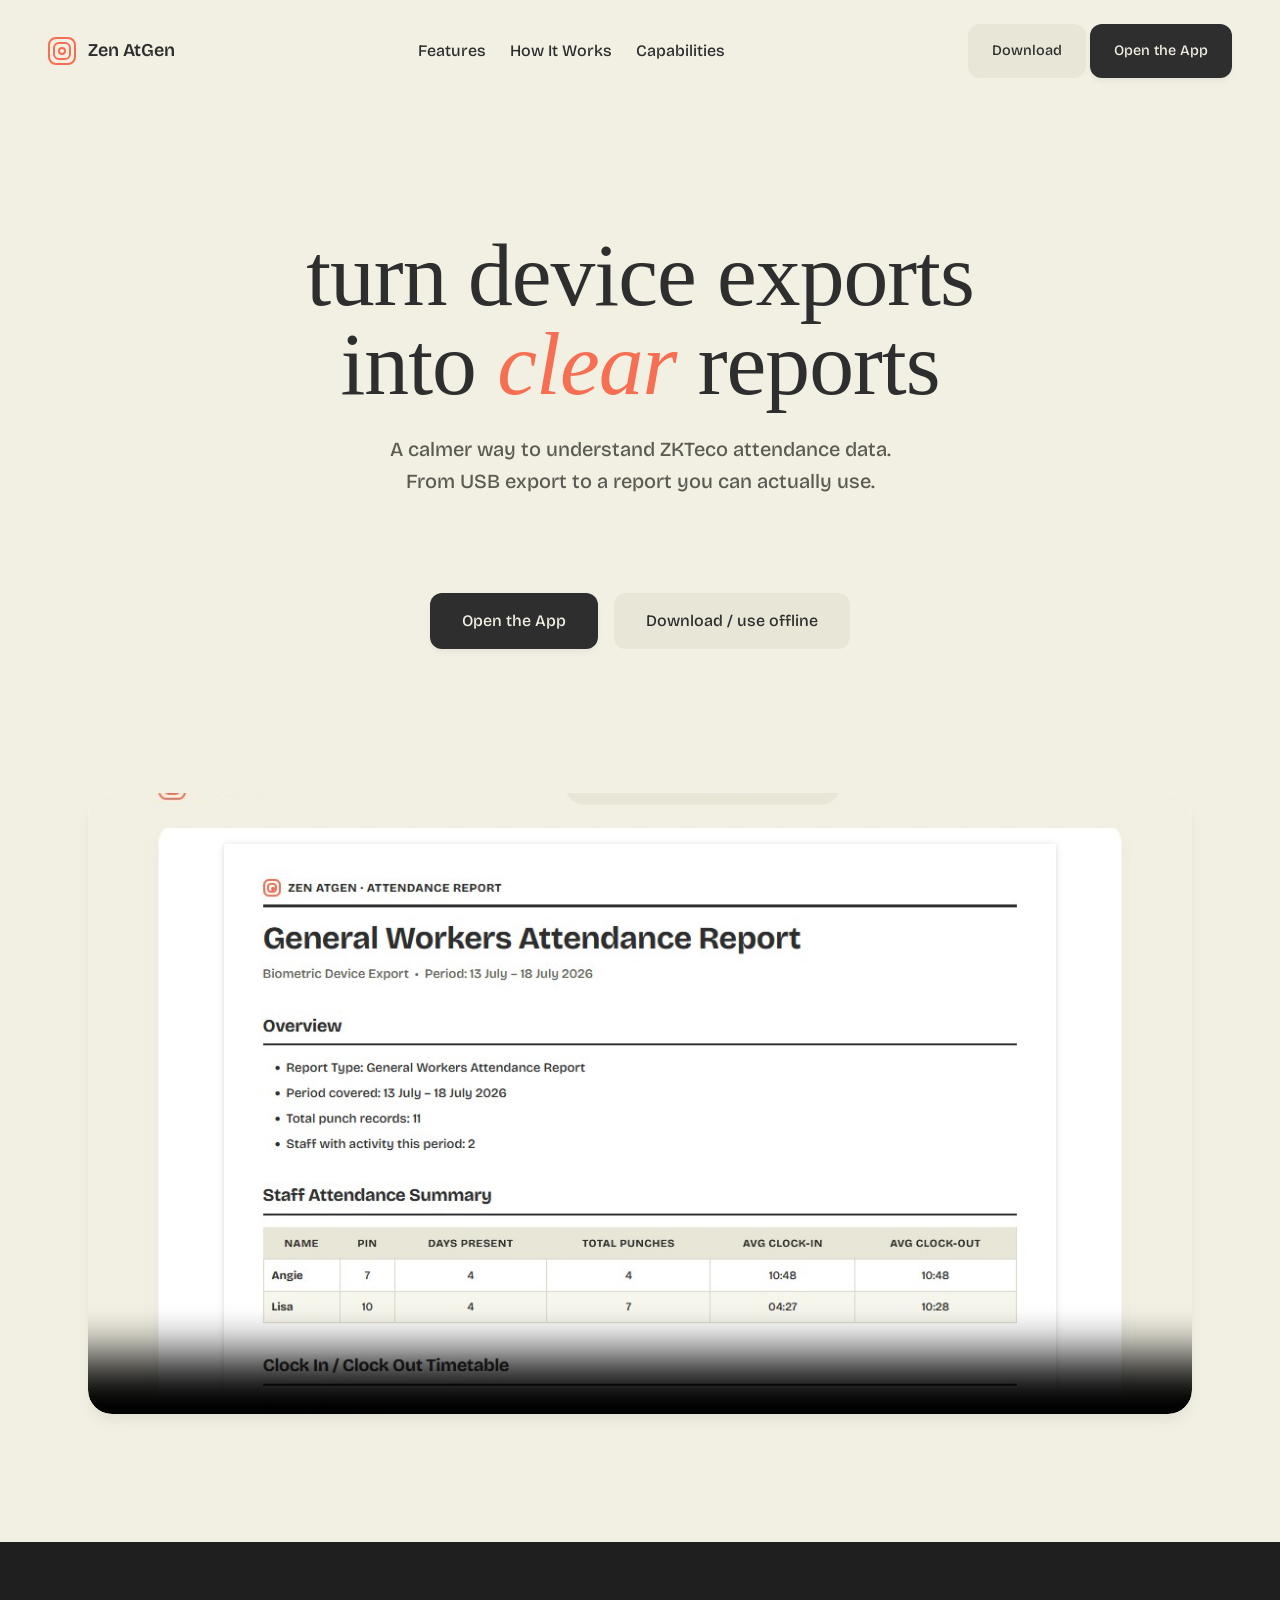
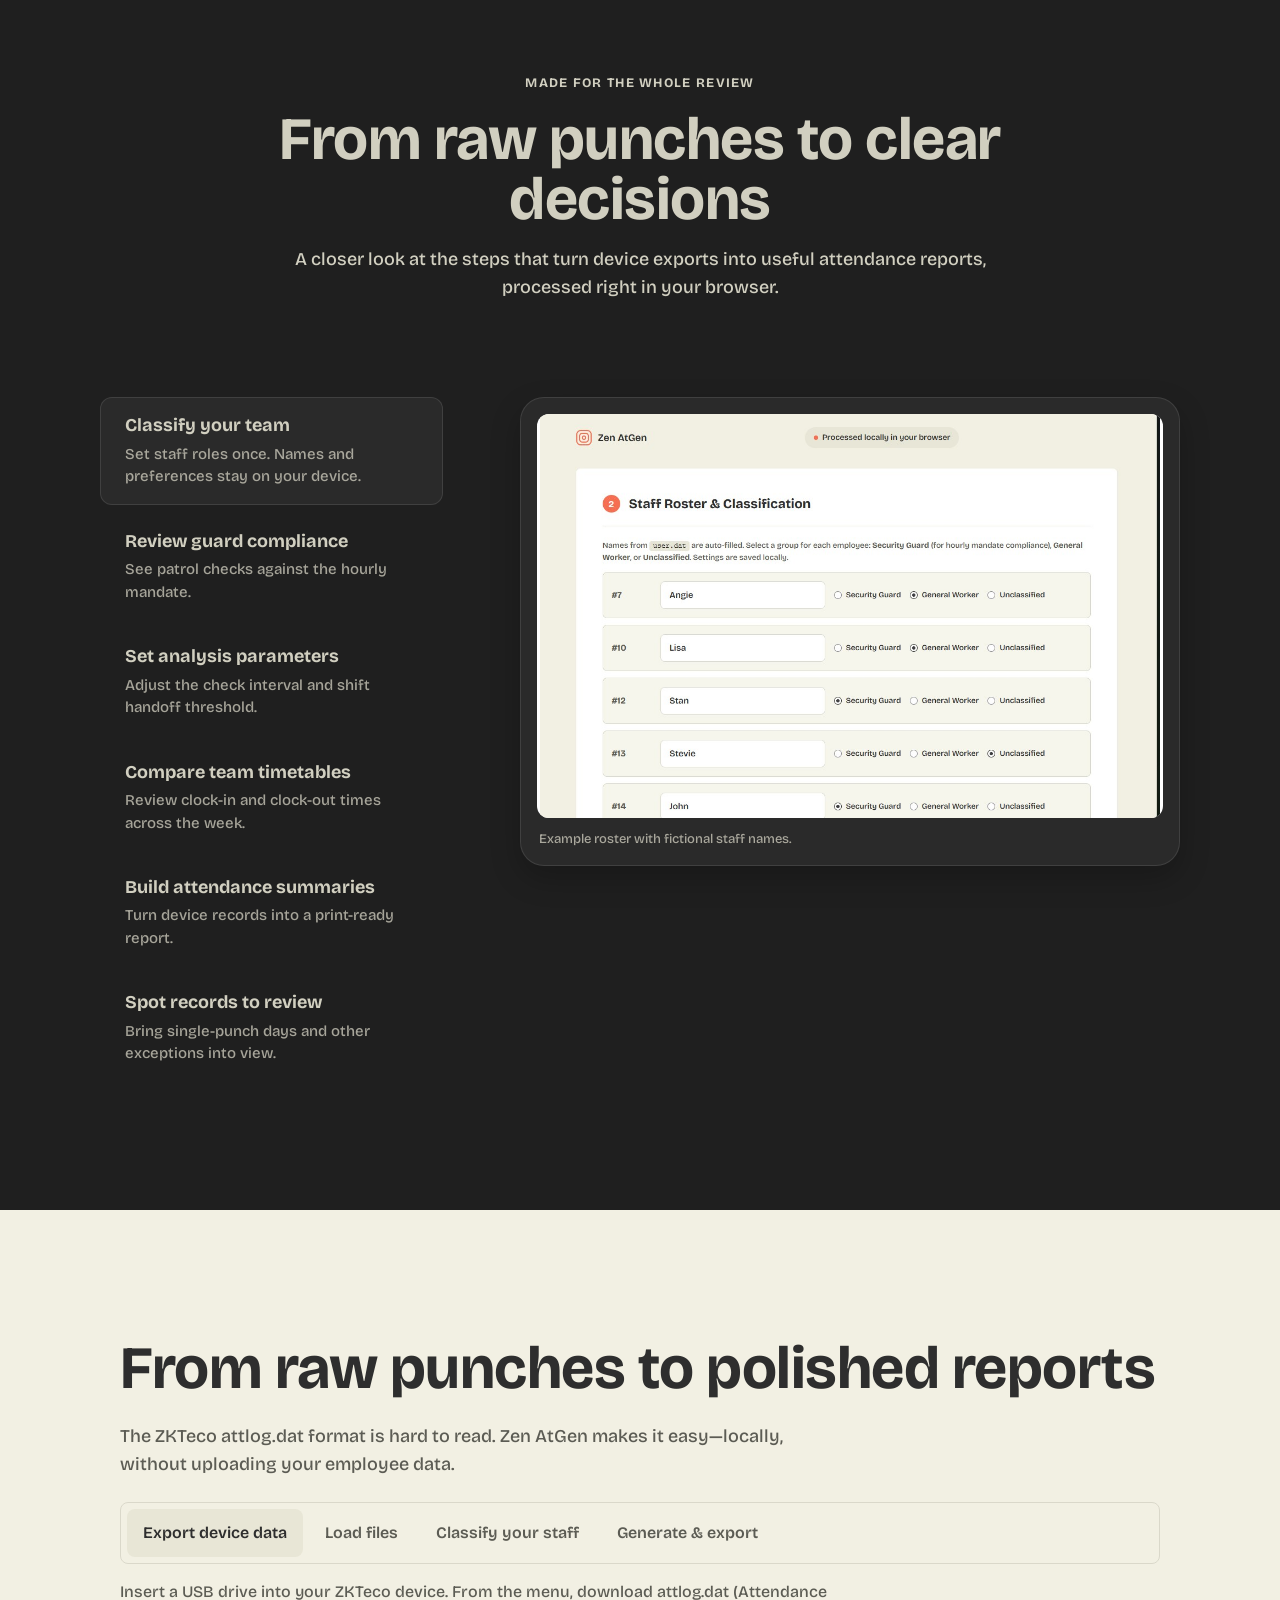
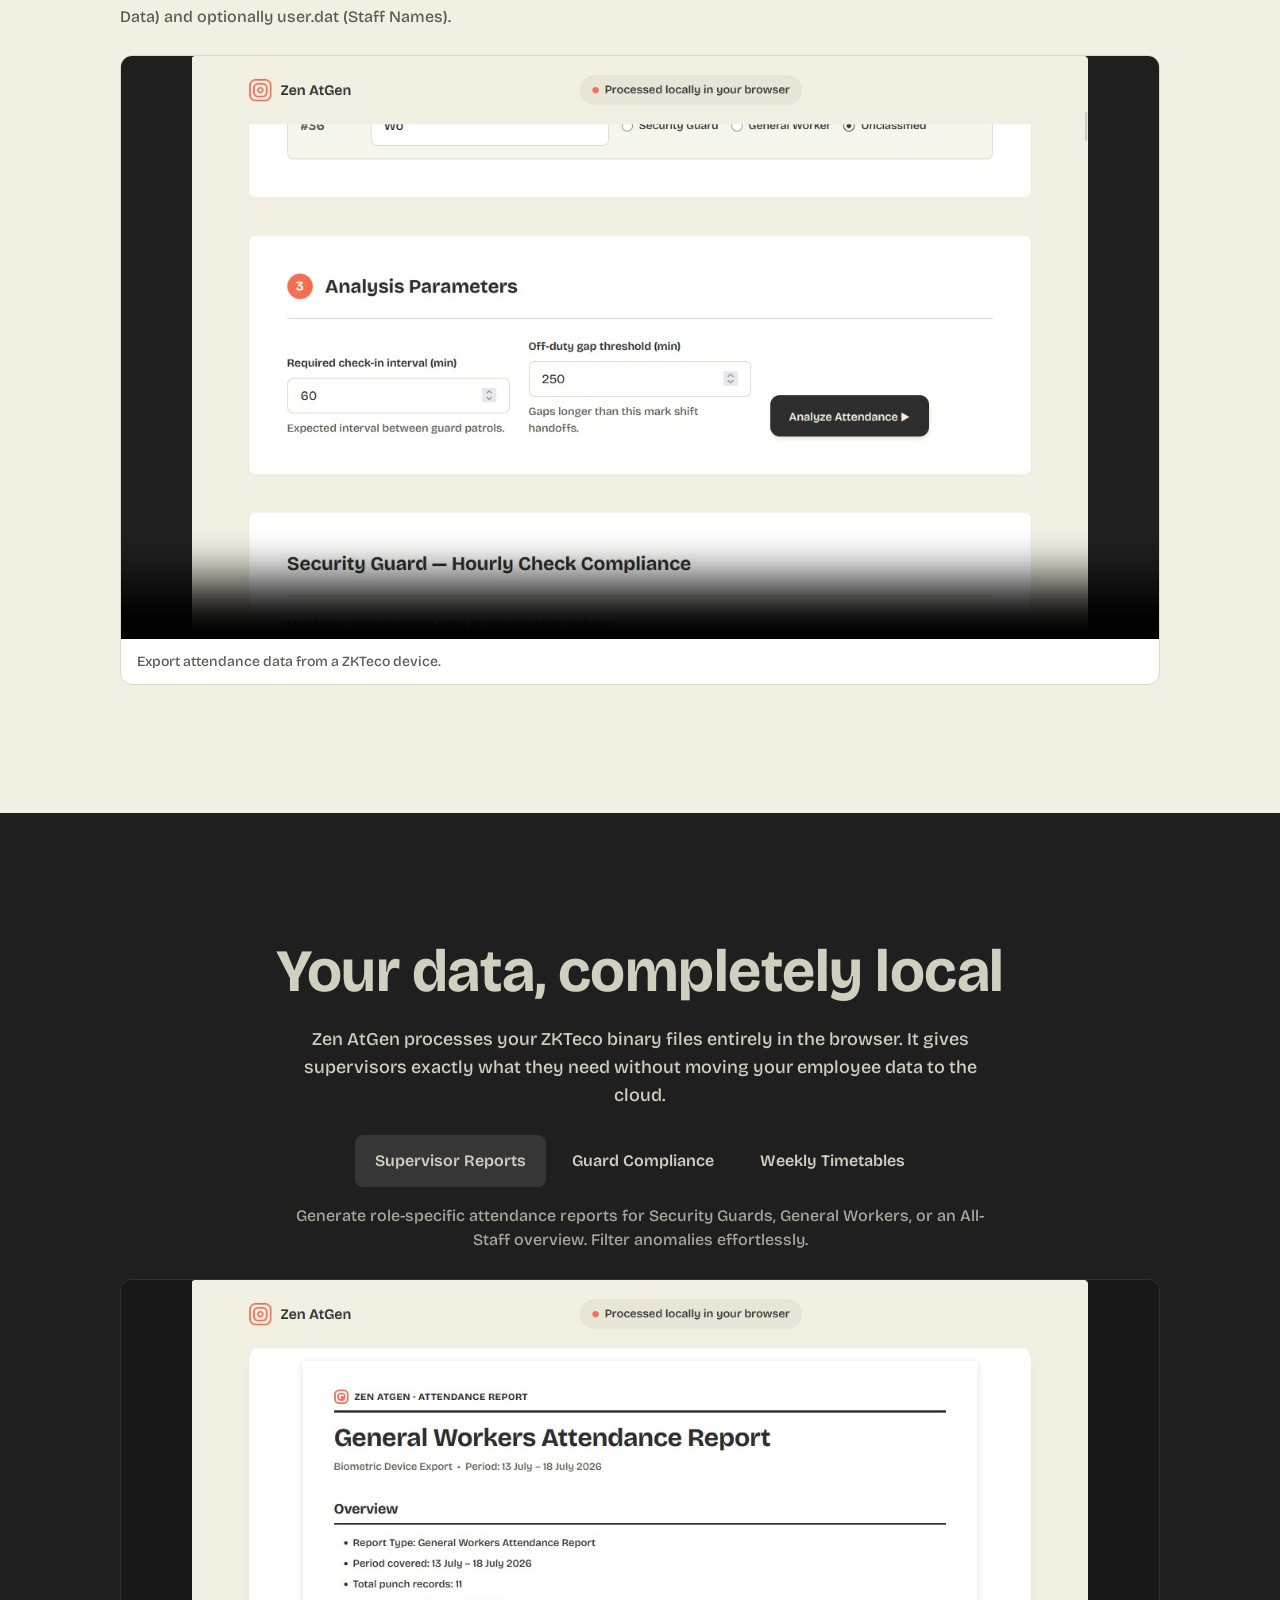
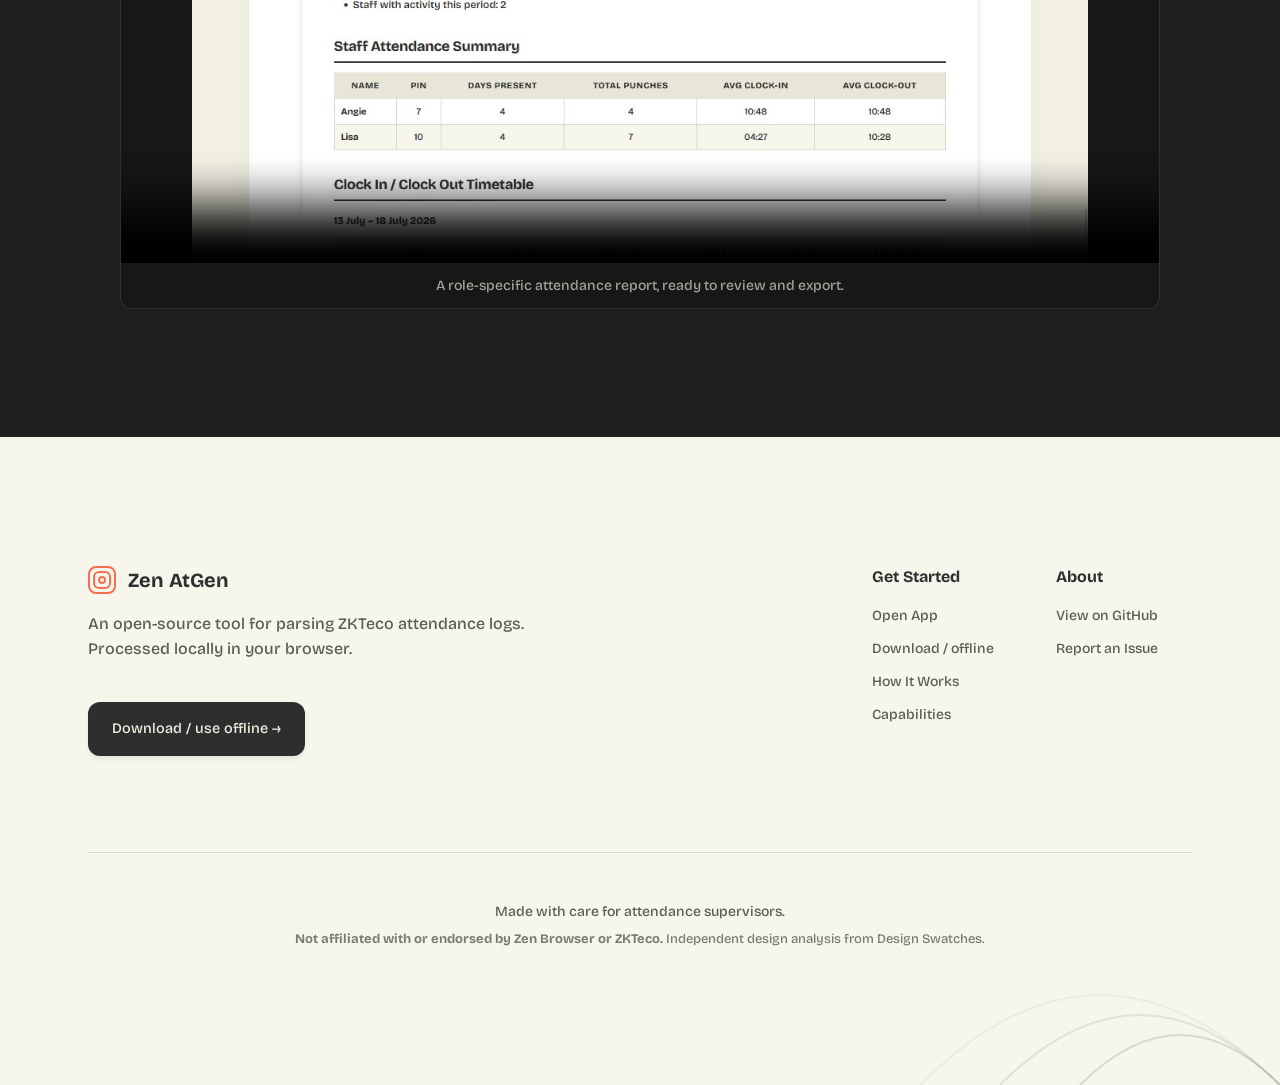
==== commit 4fb8ed7c: "Release Zen AtGen 2.1.0 homepage refresh" ====
--- a/app/index.html
+++ b/app/index.html
@@ -109,70 +109,28 @@
     </div>
   </section>
 
-  <!-- Four-step workflow -->
+  <!-- How it works -->
   <section id="workflow" class="workflow-section section-px">
-    <div class="workflow-intro text-center">
+    <div class="workflow-intro">
       <h2 class="heading-section">From raw punches to polished reports</h2>
       <p class="body-large">
         The ZKTeco attlog.dat format is hard to read. Zen AtGen makes it easy—locally, without uploading your employee data.
       </p>
     </div>
-
-    <ol class="workflow-steps">
-      <li class="workflow-step">
-        <span class="step-number" aria-hidden="true">01</span>
-        <div class="step-card">
-          <h3 class="step-title">Export device data</h3>
-          <p class="step-description">Insert a USB drive into your ZKTeco device. From the menu, download <strong>attlog.dat</strong> (Attendance Data) and optionally <strong>user.dat</strong> (Staff Names).</p>
-        </div>
-      </li>
-
-      <li class="workflow-step">
-        <span class="step-number" aria-hidden="true">02</span>
-        <div class="step-card">
-          <h3 class="step-title">Load files into Zen AtGen</h3>
-          <p class="step-description">Plug the USB drive into your computer and select the files. Data is parsed locally in your browser—nothing is uploaded to the internet.</p>
-        </div>
-      </li>
-
-      <li class="workflow-step">
-        <span class="step-number" aria-hidden="true">03</span>
-        <div class="step-card">
-          <h3 class="step-title">Classify your staff</h3>
-          <p class="step-description">Mark employees as Security Guards or General Workers. Your roster settings are saved on your computer for next time.</p>
-        </div>
-      </li>
-
-      <li class="workflow-step">
-        <span class="step-number" aria-hidden="true">04</span>
-        <div class="step-card">
-          <h3 class="step-title">Generate & export</h3>
-          <p class="step-description">View daily logs and compliance summaries. Print to PDF, export to CSV for spreadsheets, or download as standalone HTML.</p>
-        </div>
-      </li>
-    </ol>
-
-    <div class="workflow-demos" role="group" aria-label="Workflow video demonstrations">
-      <figure class="workflow-demo">
-        <video class="demo-video" controls playsinline preload="none" poster="assets/features/analysis-parameters.jpg" aria-label="Export device data and load files into Zen AtGen">
-          <source src="assets/features/demos/export-and-load.mp4" type="video/mp4">
+    <div class="workflow-showcase">
+      <div class="workflow-tabs" role="tablist" aria-label="How Zen AtGen works">
+        <button class="workflow-tab" id="workflow-tab-export" role="tab" aria-selected="true" aria-controls="workflow-panel" data-workflow="export" tabindex="0">Export device data</button>
+        <button class="workflow-tab" id="workflow-tab-load" role="tab" aria-selected="false" aria-controls="workflow-panel" data-workflow="load" tabindex="-1">Load files</button>
+        <button class="workflow-tab" id="workflow-tab-classify" role="tab" aria-selected="false" aria-controls="workflow-panel" data-workflow="classify" tabindex="-1">Classify your staff</button>
+        <button class="workflow-tab" id="workflow-tab-report" role="tab" aria-selected="false" aria-controls="workflow-panel" data-workflow="report" tabindex="-1">Generate & export</button>
+      </div>
+      <p class="workflow-selected-description" id="workflow-selected-description">Insert a USB drive into your ZKTeco device. From the menu, download attlog.dat (Attendance Data) and optionally user.dat (Staff Names).</p>
+      <figure class="workflow-panel" id="workflow-panel" role="tabpanel" aria-labelledby="workflow-tab-export" tabindex="0">
+        <video class="showcase-video" id="workflow-video" controls playsinline preload="none" poster="assets/features/analysis-parameters.jpg" aria-label="Export device attendance data">
+          <source id="workflow-video-source" src="assets/features/demos/export-and-load.mp4" type="video/mp4">
           Your browser does not support video playback.
         </video>
-        <figcaption><h3>Export & load</h3><p>Move attendance exports from the device into Zen AtGen.</p></figcaption>
-      </figure>
-      <figure class="workflow-demo">
-        <video class="demo-video" controls playsinline preload="none" poster="assets/features/staff-classification.jpg" aria-label="Classify staff in Zen AtGen">
-          <source src="assets/features/demos/classify-staff.mp4" type="video/mp4">
-          Your browser does not support video playback.
-        </video>
-        <figcaption><h3>Classify staff</h3><p>Assign each person to the right report group.</p></figcaption>
-      </figure>
-      <figure class="workflow-demo">
-        <video class="demo-video" controls playsinline preload="none" poster="assets/features/attendance-summary.jpg" aria-label="Generate and export an attendance report">
-          <source src="assets/features/demos/generate-and-export.mp4" type="video/mp4">
-          Your browser does not support video playback.
-        </video>
-        <figcaption><h3>Generate & export</h3><p>Create a report, then save or print the result.</p></figcaption>
+        <figcaption class="showcase-caption" id="workflow-caption">Export attendance data from a ZKTeco device.</figcaption>
       </figure>
     </div>
   </section>
@@ -180,38 +138,23 @@
   <!-- Capabilities -->
   <section id="capabilities" class="section-dark section-px text-center">
     <div class="capabilities-container">
-      <span class="badge">Capabilities</span>
       <h2 class="heading-section">Your data, completely local</h2>
-      <p class="body-large" style="max-width: 700px; margin: 0 auto;">
+      <p class="body-large capabilities-intro">
         Zen AtGen processes your ZKTeco binary files entirely in the browser. It gives supervisors exactly what they need without moving your employee data to the cloud.
       </p>
-
-      <div class="grid-3">
-        <div class="card-dark">
-          <video class="capability-video" controls playsinline preload="none" poster="assets/features/attendance-summary.jpg" aria-label="Supervisor reports in action">
-            <source src="assets/features/demos/supervisor-reports.mp4" type="video/mp4">
-            Your browser does not support video playback.
-          </video>
-          <h3>Supervisor Reports</h3>
-          <p>Generate role-specific attendance reports for Security Guards, General Workers, or an All-Staff overview. Filter anomalies effortlessly.</p>
-        </div>
-        <div class="card-dark">
-          <video class="capability-video" controls playsinline preload="none" poster="assets/features/guard-compliance.jpg" aria-label="Guard compliance in action">
-            <source src="assets/features/demos/guard-compliance-weekly-timetable.mp4" type="video/mp4">
-            Your browser does not support video playback.
-          </video>
-          <h3>Guard Compliance</h3>
-          <p>Track hourly check-in mandates against ZKTeco timestamps. Instantly flag missed checks and calculate daily compliance percentages.</p>
-        </div>
-        <div class="card-dark">
-          <video class="capability-video" controls playsinline preload="none" poster="assets/features/general-worker-timetable.jpg" aria-label="Weekly timetables in action">
-            <source src="assets/features/demos/guard-compliance-weekly-timetable.mp4" type="video/mp4">
-            Your browser does not support video playback.
-          </video>
-          <h3>Weekly Timetables</h3>
-          <p>Read clock-in and clock-out times in an intuitive table format. Flag single-punch anomalies that need manual verification.</p>
-        </div>
-      </div>
+      <div class="capability-tabs" role="tablist" aria-label="Explore Zen AtGen capabilities">
+        <button class="capability-tab" id="capability-tab-reports" role="tab" aria-selected="true" aria-controls="capability-panel" data-capability="reports" tabindex="0">Supervisor Reports</button>
+        <button class="capability-tab" id="capability-tab-compliance" role="tab" aria-selected="false" aria-controls="capability-panel" data-capability="compliance" tabindex="-1">Guard Compliance</button>
+        <button class="capability-tab" id="capability-tab-timetables" role="tab" aria-selected="false" aria-controls="capability-panel" data-capability="timetables" tabindex="-1">Weekly Timetables</button>
+      </div>
+      <p class="capability-selected-description" id="capability-selected-description">Generate role-specific attendance reports for Security Guards, General Workers, or an All-Staff overview. Filter anomalies effortlessly.</p>
+      <figure class="capability-panel" id="capability-panel" role="tabpanel" aria-labelledby="capability-tab-reports" tabindex="0">
+        <video class="showcase-video" id="capability-video" controls playsinline preload="none" poster="assets/features/attendance-summary.jpg" aria-label="Supervisor reports in action">
+          <source id="capability-video-source" src="assets/features/demos/supervisor-reports.mp4" type="video/mp4">
+          Your browser does not support video playback.
+        </video>
+        <figcaption class="showcase-caption" id="capability-caption">A role-specific attendance report, ready to review and export.</figcaption>
+      </figure>
     </div>
   </section>
 </main>
@@ -274,6 +217,8 @@
     const nav = document.querySelector('.nav-bar');
     const navToggle = document.querySelector('.nav-toggle');
     const navMenu = document.querySelector('.nav-menu');
+    const workflowTabs = [...document.querySelectorAll('.workflow-tab')];
+    const capabilityTabs = [...document.querySelectorAll('.capability-tab')];
     const features = {
       classify: {
         src: 'assets/features/staff-classification.jpg',
@@ -306,6 +251,82 @@
         caption: 'Single-punch records are listed for manual verification.'
       },
     };
+
+    const workflowMedia = {
+      export: {
+        src: 'assets/features/demos/export-and-load.mp4', poster: 'assets/features/analysis-parameters.jpg',
+        description: 'Insert a USB drive into your ZKTeco device. From the menu, download attlog.dat (Attendance Data) and optionally user.dat (Staff Names).',
+        caption: 'Export attendance data from a ZKTeco device.', label: 'Export device attendance data'
+      },
+      load: {
+        src: 'assets/features/demos/export-and-load.mp4', poster: 'assets/features/analysis-parameters.jpg',
+        description: 'Plug the USB drive into your computer and select the files. Data is parsed locally in your browser—nothing is uploaded to the internet.',
+        caption: 'Load device files into Zen AtGen; your data stays in the browser.', label: 'Load device files into Zen AtGen'
+      },
+      classify: {
+        src: 'assets/features/demos/classify-staff.mp4', poster: 'assets/features/staff-classification.jpg',
+        description: 'Mark employees as Security Guards or General Workers. Your roster settings are saved on your computer for next time.',
+        caption: 'Classify employees by the report group they belong to.', label: 'Classify staff in Zen AtGen'
+      },
+      report: {
+        src: 'assets/features/demos/generate-and-export.mp4', poster: 'assets/features/attendance-summary.jpg',
+        description: 'View daily logs and compliance summaries. Print to PDF, export to CSV for spreadsheets, or download as standalone HTML.',
+        caption: 'Generate a report, then save or print the result.', label: 'Generate and export an attendance report'
+      }
+    };
+    const capabilityMedia = {
+      reports: {
+        src: 'assets/features/demos/supervisor-reports.mp4', poster: 'assets/features/attendance-summary.jpg',
+        description: 'Generate role-specific attendance reports for Security Guards, General Workers, or an All-Staff overview. Filter anomalies effortlessly.',
+        caption: 'A role-specific attendance report, ready to review and export.', label: 'Supervisor reports in action'
+      },
+      compliance: {
+        src: 'assets/features/demos/guard-compliance-weekly-timetable.mp4', poster: 'assets/features/guard-compliance.jpg',
+        description: 'Track hourly check-in mandates against ZKTeco timestamps. Instantly flag missed checks and calculate daily compliance percentages.',
+        caption: 'Guard check-ins compared with the required hourly interval.', label: 'Guard compliance in action'
+      },
+      timetables: {
+        src: 'assets/features/demos/guard-compliance-weekly-timetable.mp4', poster: 'assets/features/general-worker-timetable.jpg',
+        description: 'Read clock-in and clock-out times in an intuitive table format. Flag single-punch anomalies that need manual verification.',
+        caption: 'Weekly attendance shown as a clear timetable.', label: 'Weekly timetables in action'
+      }
+    };
+
+    function bindShowcase(tabsToBind, data, prefix) {
+      const video = document.querySelector(`#${prefix}-video`);
+      const source = document.querySelector(`#${prefix}-video-source`);
+      const panel = document.querySelector(`#${prefix}-panel`);
+      const description = document.querySelector(`#${prefix}-selected-description`);
+      const caption = document.querySelector(`#${prefix}-caption`);
+      function select(tab, moveFocus = false) {
+        const item = data[tab.dataset[prefix]];
+        tabsToBind.forEach((candidate) => {
+          const selected = candidate === tab;
+          candidate.setAttribute('aria-selected', String(selected));
+          candidate.tabIndex = selected ? 0 : -1;
+        });
+        panel.setAttribute('aria-labelledby', tab.id);
+        description.textContent = item.description;
+        caption.textContent = item.caption;
+        video.pause();
+        video.poster = item.poster;
+        video.setAttribute('aria-label', item.label);
+        source.src = item.src;
+        video.load();
+        if (moveFocus) tab.focus();
+      }
+      tabsToBind.forEach((tab) => tab.addEventListener('click', () => select(tab)));
+      tabsToBind[0].parentElement.addEventListener('keydown', (event) => {
+        const current = tabsToBind.indexOf(document.activeElement);
+        if (current < 0 || !['ArrowLeft', 'ArrowRight', 'Home', 'End'].includes(event.key)) return;
+        event.preventDefault();
+        const next = event.key === 'Home' ? 0 : event.key === 'End' ? tabsToBind.length - 1 :
+          (current + (event.key === 'ArrowRight' ? 1 : -1) + tabsToBind.length) % tabsToBind.length;
+        select(tabsToBind[next], true);
+      });
+    }
+    bindShowcase(workflowTabs, workflowMedia, 'workflow');
+    bindShowcase(capabilityTabs, capabilityMedia, 'capability');
 
     const zoomMoments = [0.2, 0.48, 0.76];
     const reducedMotion = matchMedia('(prefers-reduced-motion: reduce)');
--- a/app/style.css
+++ b/app/style.css
@@ -533,7 +533,7 @@
   .feature-tab { transition: none; }
 }
 
-/* ===== FOUR-STEP WORKFLOW ===== */
+/* ===== WORKFLOW SHOWCASE ===== */
 .workflow-section {
   padding-top: var(--section-inset);
   padding-bottom: var(--section-inset);
@@ -541,114 +541,80 @@
 }
 
 .workflow-intro {
-  max-width: 820px;
-  margin: 0 auto var(--space-xl);
+  max-width: 1040px;
+  margin: 0 auto var(--space-lg);
 }
 
 .workflow-intro .body-large {
-  max-width: 700px;
-  margin: 0 auto;
-}
-
-.workflow-steps {
-  display: grid;
-  grid-template-columns: repeat(2, minmax(0, 1fr));
-  gap: var(--space-lg);
+  max-width: 720px;
+  margin: 0;
+}
+
+.workflow-showcase {
   max-width: 1040px;
   margin: 0 auto;
-  padding: 0;
-  list-style: none;
-}
-
-.workflow-demos {
-  display: grid;
-  grid-template-columns: repeat(3, minmax(0, 1fr));
-  gap: var(--space-lg);
-  max-width: 1040px;
-  margin: var(--space-xl) auto 0;
-}
-
-.workflow-demo {
-  min-width: 0;
-  overflow: hidden;
-  background: var(--surface);
+}
+
+.workflow-tabs,
+.capability-tabs {
+  display: flex;
+  align-items: center;
+  gap: 6px;
+  overflow-x: auto;
+  scrollbar-width: thin;
   border: 1px solid var(--border-hairline);
   border-radius: var(--rounded-sm);
-}
-
-.demo-video,
-.capability-video {
+  padding: 6px;
+}
+
+.workflow-tab,
+.capability-tab {
+  flex: 0 0 auto;
+  border: 0;
+  border-radius: var(--rounded-sm);
+  padding: 12px 16px;
+  color: var(--ink-secondary);
+  background: transparent;
+  font: inherit;
+  font-weight: 600;
+  cursor: pointer;
+  transition: background 160ms ease, color 160ms ease;
+}
+
+.workflow-tab:hover,
+.capability-tab:hover { background: var(--surface-muted); color: var(--ink); }
+.workflow-tab[aria-selected="true"] { background: var(--surface-muted); color: var(--ink); }
+.workflow-tab:focus-visible,
+.capability-tab:focus-visible { outline: 2px solid var(--accent); outline-offset: 2px; }
+
+.workflow-selected-description,
+.capability-selected-description {
+  min-height: 3.2em;
+  max-width: 720px;
+  margin: var(--space-md) 0 var(--space-lg);
+  color: var(--ink-secondary);
+  line-height: 1.55;
+}
+
+.workflow-panel,
+.capability-panel {
+  margin: 0;
+  overflow: hidden;
+  border: 1px solid var(--border-hairline);
+  border-radius: var(--rounded-md);
+  background: var(--surface);
+  box-shadow: var(--shadow-soft);
+}
+
+.showcase-video {
   display: block;
   width: 100%;
-  aspect-ratio: 16 / 9;
+  aspect-ratio: 1.78;
   background: #1f1f1f;
   object-fit: contain;
 }
 
-.workflow-demo figcaption { padding: var(--space-md); }
-
-.workflow-demo h3 {
-  margin-bottom: var(--space-xs);
-  font-size: 18px;
-  font-weight: 700;
-}
-
-.workflow-demo p {
-  margin: 0;
-  color: var(--ink-secondary);
-  font-size: 14px;
-}
-
-.workflow-step {
-  display: flex;
-  align-items: flex-start;
-  gap: var(--space-md);
-  min-width: 0;
-  min-height: 100%;
-  padding: var(--space-lg);
-  background: var(--surface);
-  border: 1px solid var(--border-hairline);
-  border-radius: var(--rounded-sm);
-}
-
-.step-number {
-  flex-shrink: 0;
-  width: 40px;
-  height: 40px;
-  display: flex;
-  align-items: center;
-  justify-content: center;
-  background: var(--surface-muted);
-  color: var(--ink);
-  font-size: 14px;
-  font-weight: 700;
-  border-radius: 50%;
-  box-shadow: none;
-}
-
-.step-card {
-  flex: 1;
-  min-width: 0;
-}
-
-.step-title {
-  font-size: 20px;
-  font-weight: 700;
-  color: var(--ink);
-  margin: 4px 0 var(--space-sm);
-}
-
-.step-description {
-  font-size: 16px;
-  line-height: 1.6;
-  color: var(--ink-secondary);
-  margin-bottom: 0;
-}
-
-.step-description strong {
-  color: var(--ink);
-  font-weight: 600;
-}
+.showcase-caption { padding: 12px 16px; color: var(--ink-secondary); font-size: 14px; text-align: left; }
 
 /* ===== DARK SECTION ===== */
 .section-dark {
@@ -676,51 +642,60 @@
 }
 
 .capabilities-container {
-  max-width: 1080px;
+  max-width: 1040px;
   margin: 0 auto;
 }
 
-.grid-3 {
-  display: grid;
-  grid-template-columns: repeat(auto-fit, minmax(280px, 1fr));
-  gap: var(--space-lg);
-  margin-top: var(--space-2xl);
-}
-
-.card-dark {
-  background: var(--dark-muted);
-  border: 1px solid var(--dark-divider);
-  border-radius: var(--rounded-sm);
-  padding: var(--space-xl);
-  text-align: left;
+.capabilities-intro {
+  max-width: 700px;
+  margin: 0 auto var(--space-lg);
+}
+
+.capability-tabs {
+  justify-content: center;
+  max-width: max-content;
+  margin: 0 auto;
+  border-color: transparent;
+  padding: 0;
+}
+
+.capability-tab { color: var(--dark-ink); padding: 14px 20px; }
+.capability-tab:hover { background: rgba(255, 255, 255, 0.07); color: var(--dark-ink); }
+.capability-tab[aria-selected="true"] { background: rgba(255, 255, 255, 0.1); color: var(--dark-ink); }
+.capability-tab:focus-visible { outline-color: #ff7058; }
+.capability-selected-description { margin: var(--space-md) auto var(--space-lg); color: rgba(209, 207, 192, 0.78); }
+
+.capability-panel {
+  border-color: var(--dark-divider);
+  background: #171717;
+  border-radius: var(--rounded-md);
   box-shadow: none;
-  transition: background 180ms ease, border-color 180ms ease;
-}
-
-.capability-video {
-  margin-bottom: var(--space-lg);
-  border-radius: var(--rounded-sm);
-}
-
-.card-dark:hover {
-  background: rgba(255, 255, 255, 0.08);
-  border-color: rgba(255, 255, 255, 0.18);
-}
-
-.card-dark h3 {
-  font-size: 20px;
-  font-weight: 700;
-  color: var(--dark-ink);
-  margin-bottom: var(--space-md);
-}
-
-.card-dark p {
-  font-size: 16px;
-  line-height: 1.6;
-  color: rgba(209, 207, 192, 0.76);
-  margin: 0;
-}
-
+}
+
+.capability-panel .showcase-video { background: #171717; }
+.capability-panel .showcase-caption { color: rgba(209, 207, 192, 0.76); text-align: center; }
+
+/* Keep showcase controls usable on narrow screens. */
+@media (max-width: 640px) {
+  .workflow-intro { margin-bottom: var(--space-md); }
+  .workflow-tabs { margin-right: calc(-1 * var(--space-md)); border-radius: var(--rounded-sm) 0 0 var(--rounded-sm); }
+  .workflow-selected-description,
+  .capability-selected-description { min-height: 0; }
+  .capability-tabs { max-width: 100%; justify-content: flex-start; }
+  .capability-tab { padding: 12px 14px; }
+  .showcase-video { aspect-ratio: 4 / 3; }
+}
+
+@media (max-width: 1024px) {
+  #capabilities.section-dark {
+    padding-top: var(--section-inset);
+    padding-bottom: var(--section-inset);
+  }
+}
+
+@media (prefers-reduced-motion: reduce) {
+  .workflow-tab, .capability-tab { transition: none; }
+}
 /* ===== FOOTER ===== */
 .footer-section {
   background: var(--surface-tint);
@@ -832,8 +807,6 @@
   }
 
   .features-intro { margin-bottom: var(--space-xl); }
-
-  .workflow-demos { grid-template-columns: repeat(2, minmax(0, 1fr)); }
 
   .features-layout {
     grid-template-columns: minmax(230px, 0.8fr) minmax(0, 1.2fr);
@@ -1005,33 +978,42 @@
   .feature-stage { position: static; width: 100%; }
   .feature-media { padding: var(--space-xs); border-radius: var(--rounded-md); }
 
-  .workflow-demos { grid-template-columns: 1fr; gap: var(--space-md); }
-  .workflow-demo { display: grid; grid-template-columns: minmax(0, 0.9fr) minmax(0, 1fr); align-items: center; }
-  .workflow-demo figcaption { padding: var(--space-sm); }
-  .workflow-demo h3 { font-size: 16px; }
-  .workflow-demo p { font-size: 13px; line-height: 1.4; }
-  .capability-video { margin-bottom: var(--space-md); }
-
   .section-px {
     padding-left: var(--space-lg);
     padding-right: var(--space-lg);
   }
 
-  .grid-3 {
-    grid-template-columns: 1fr;
-  }
-
   .footer-links {
     grid-template-columns: 1fr;
   }
 }
 
-@media (max-width: 640px) {
-  .workflow-steps {
-    grid-template-columns: 1fr;
-  }
-
-  .workflow-step {
-    padding: var(--space-md);
-  }
-}
+@media (max-width: 800px) {
+  .hero-section { padding-top: clamp(48px, 8vw, 64px); }
+
+  .display-hero {
+    max-width: 680px;
+    font-size: clamp(42px, 7.2vw, 54px);
+    line-height: 1.02;
+    margin-bottom: 20px;
+  }
+
+  .hero-subtitle {
+    max-width: 560px;
+    font-size: 18px;
+    line-height: 1.55;
+    margin-bottom: var(--space-xl);
+  }
+
+  .hero-actions {
+    flex-direction: column;
+    gap: var(--space-sm);
+    margin-bottom: var(--space-4xl);
+  }
+
+  .hero-actions a {
+    width: auto;
+    min-width: 0;
+    justify-content: center;
+  }
+}
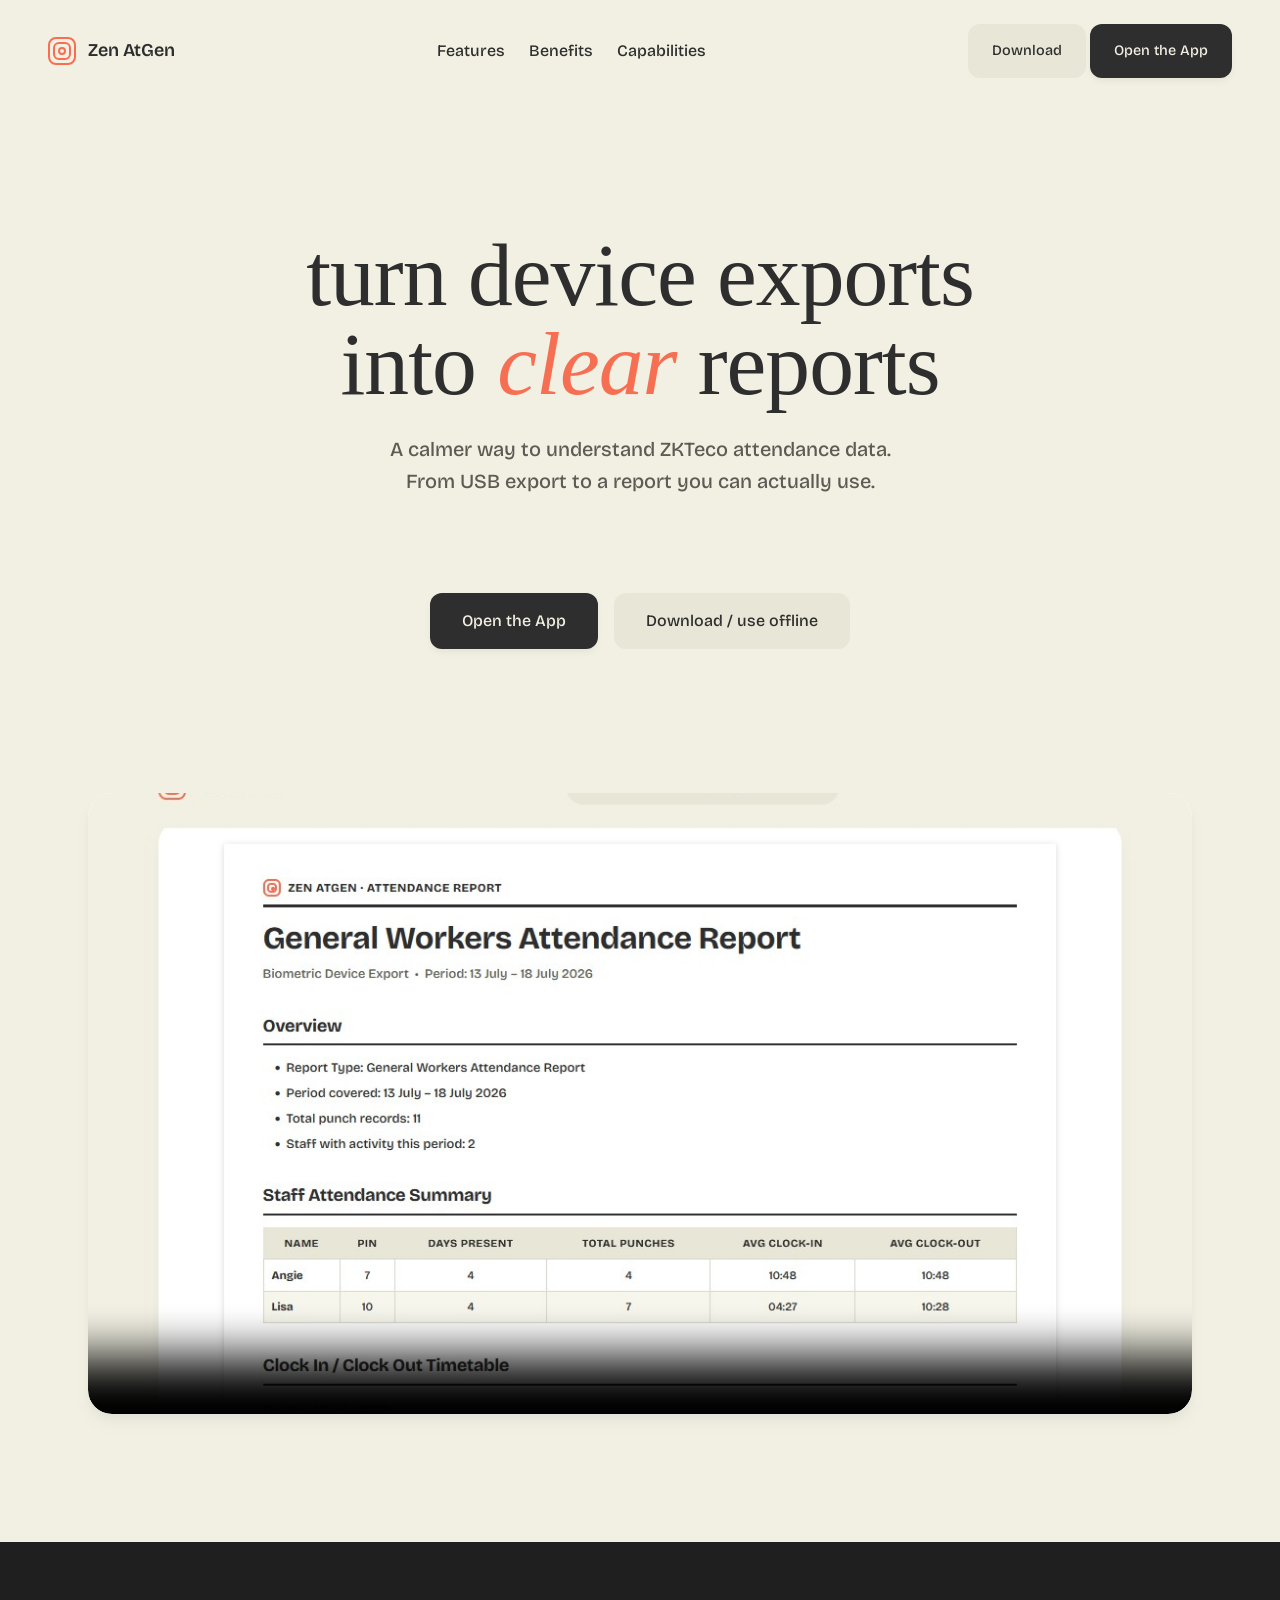
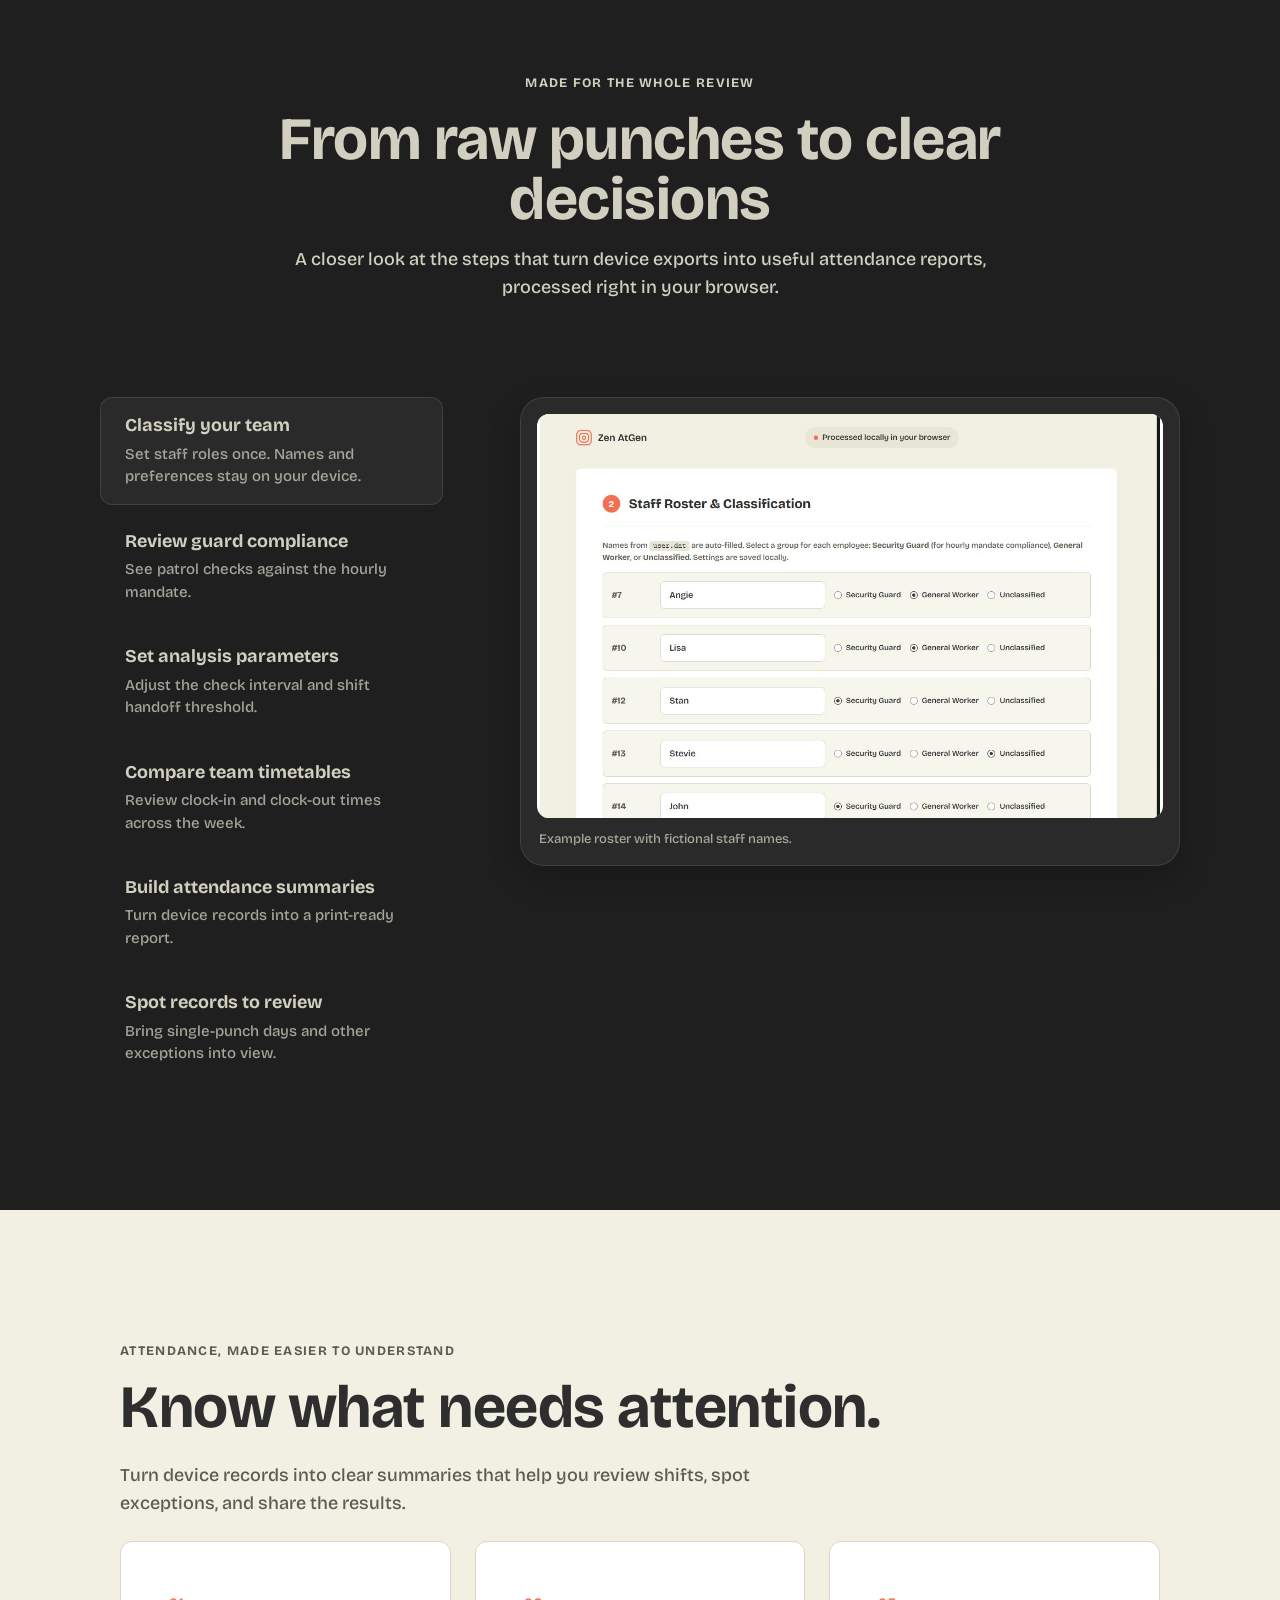
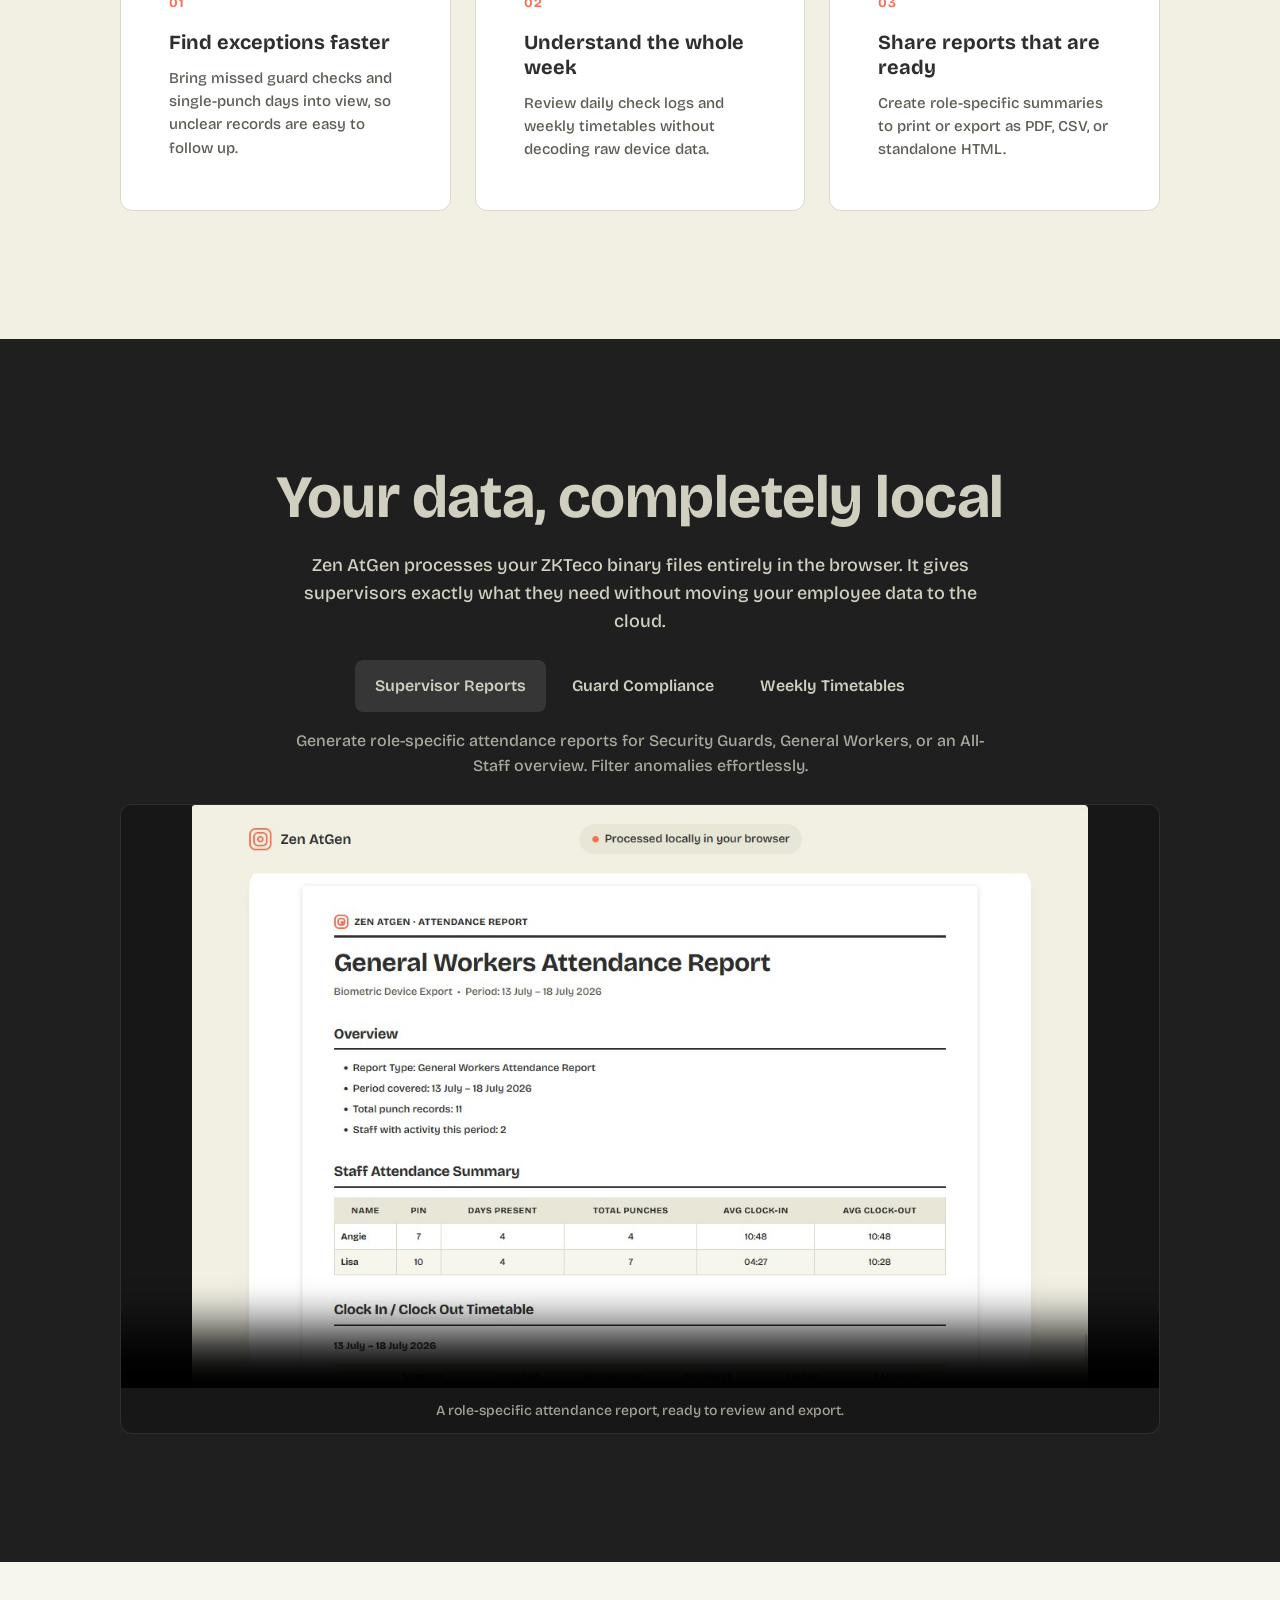
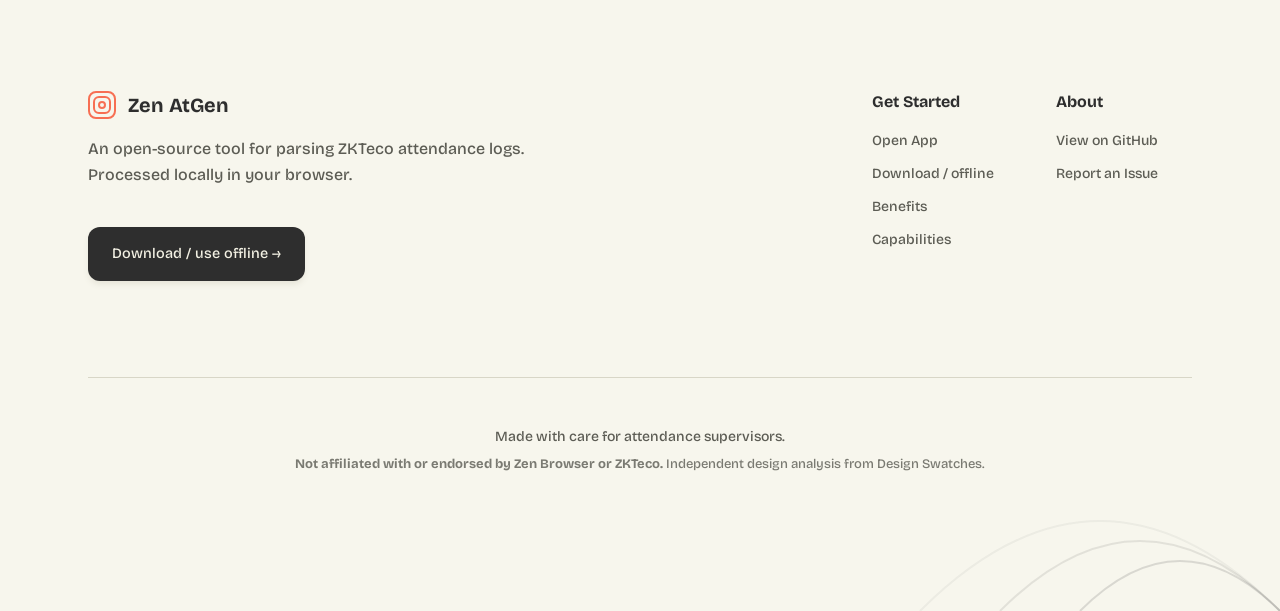
==== commit 9a8d54a0: "Refine homepage benefits section" ====
--- a/app/index.html
+++ b/app/index.html
@@ -23,7 +23,7 @@
   <nav class="nav-menu" id="site-navigation" aria-label="Main navigation">
     <div class="nav-links">
       <a href="#features" class="nav-link">Features</a>
-      <a href="#workflow" class="nav-link">How It Works</a>
+      <a href="#benefits" class="nav-link">Benefits</a>
       <a href="#capabilities" class="nav-link">Capabilities</a>
     </div>
     <div class="nav-actions">
@@ -109,29 +109,29 @@
     </div>
   </section>
 
-  <!-- How it works -->
-  <section id="workflow" class="workflow-section section-px">
-    <div class="workflow-intro">
-      <h2 class="heading-section">From raw punches to polished reports</h2>
-      <p class="body-large">
-        The ZKTeco attlog.dat format is hard to read. Zen AtGen makes it easy—locally, without uploading your employee data.
-      </p>
-    </div>
-    <div class="workflow-showcase">
-      <div class="workflow-tabs" role="tablist" aria-label="How Zen AtGen works">
-        <button class="workflow-tab" id="workflow-tab-export" role="tab" aria-selected="true" aria-controls="workflow-panel" data-workflow="export" tabindex="0">Export device data</button>
-        <button class="workflow-tab" id="workflow-tab-load" role="tab" aria-selected="false" aria-controls="workflow-panel" data-workflow="load" tabindex="-1">Load files</button>
-        <button class="workflow-tab" id="workflow-tab-classify" role="tab" aria-selected="false" aria-controls="workflow-panel" data-workflow="classify" tabindex="-1">Classify your staff</button>
-        <button class="workflow-tab" id="workflow-tab-report" role="tab" aria-selected="false" aria-controls="workflow-panel" data-workflow="report" tabindex="-1">Generate & export</button>
-      </div>
-      <p class="workflow-selected-description" id="workflow-selected-description">Insert a USB drive into your ZKTeco device. From the menu, download attlog.dat (Attendance Data) and optionally user.dat (Staff Names).</p>
-      <figure class="workflow-panel" id="workflow-panel" role="tabpanel" aria-labelledby="workflow-tab-export" tabindex="0">
-        <video class="showcase-video" id="workflow-video" controls playsinline preload="none" poster="assets/features/analysis-parameters.jpg" aria-label="Export device attendance data">
-          <source id="workflow-video-source" src="assets/features/demos/export-and-load.mp4" type="video/mp4">
-          Your browser does not support video playback.
-        </video>
-        <figcaption class="showcase-caption" id="workflow-caption">Export attendance data from a ZKTeco device.</figcaption>
-      </figure>
+  <!-- Benefits -->
+  <section id="benefits" class="benefits-section section-px" aria-labelledby="benefits-title">
+    <div class="benefits-intro">
+      <span class="eyebrow">Attendance, made easier to understand</span>
+      <h2 id="benefits-title" class="heading-section">Know what needs attention.</h2>
+      <p class="body-large">Turn device records into clear summaries that help you review shifts, spot exceptions, and share the results.</p>
+    </div>
+    <div class="benefits-grid">
+      <article class="benefit-card">
+        <span class="benefit-number" aria-hidden="true">01</span>
+        <h3>Find exceptions faster</h3>
+        <p>Bring missed guard checks and single-punch days into view, so unclear records are easy to follow up.</p>
+      </article>
+      <article class="benefit-card">
+        <span class="benefit-number" aria-hidden="true">02</span>
+        <h3>Understand the whole week</h3>
+        <p>Review daily check logs and weekly timetables without decoding raw device data.</p>
+      </article>
+      <article class="benefit-card">
+        <span class="benefit-number" aria-hidden="true">03</span>
+        <h3>Share reports that are ready</h3>
+        <p>Create role-specific summaries to print or export as PDF, CSV, or standalone HTML.</p>
+      </article>
     </div>
   </section>
 
@@ -180,7 +180,7 @@
           <h4>Get Started</h4>
           <a href="app/index.html">Open App</a>
           <a href="download/index.html">Download / offline</a>
-          <a href="#workflow">How It Works</a>
+          <a href="#benefits">Benefits</a>
           <a href="#capabilities">Capabilities</a>
         </div>
         <div class="footer-column">
@@ -217,7 +217,6 @@
     const nav = document.querySelector('.nav-bar');
     const navToggle = document.querySelector('.nav-toggle');
     const navMenu = document.querySelector('.nav-menu');
-    const workflowTabs = [...document.querySelectorAll('.workflow-tab')];
     const capabilityTabs = [...document.querySelectorAll('.capability-tab')];
     const features = {
       classify: {
@@ -252,28 +251,6 @@
       },
     };
 
-    const workflowMedia = {
-      export: {
-        src: 'assets/features/demos/export-and-load.mp4', poster: 'assets/features/analysis-parameters.jpg',
-        description: 'Insert a USB drive into your ZKTeco device. From the menu, download attlog.dat (Attendance Data) and optionally user.dat (Staff Names).',
-        caption: 'Export attendance data from a ZKTeco device.', label: 'Export device attendance data'
-      },
-      load: {
-        src: 'assets/features/demos/export-and-load.mp4', poster: 'assets/features/analysis-parameters.jpg',
-        description: 'Plug the USB drive into your computer and select the files. Data is parsed locally in your browser—nothing is uploaded to the internet.',
-        caption: 'Load device files into Zen AtGen; your data stays in the browser.', label: 'Load device files into Zen AtGen'
-      },
-      classify: {
-        src: 'assets/features/demos/classify-staff.mp4', poster: 'assets/features/staff-classification.jpg',
-        description: 'Mark employees as Security Guards or General Workers. Your roster settings are saved on your computer for next time.',
-        caption: 'Classify employees by the report group they belong to.', label: 'Classify staff in Zen AtGen'
-      },
-      report: {
-        src: 'assets/features/demos/generate-and-export.mp4', poster: 'assets/features/attendance-summary.jpg',
-        description: 'View daily logs and compliance summaries. Print to PDF, export to CSV for spreadsheets, or download as standalone HTML.',
-        caption: 'Generate a report, then save or print the result.', label: 'Generate and export an attendance report'
-      }
-    };
     const capabilityMedia = {
       reports: {
         src: 'assets/features/demos/supervisor-reports.mp4', poster: 'assets/features/attendance-summary.jpg',
@@ -325,7 +302,6 @@
         select(tabsToBind[next], true);
       });
     }
-    bindShowcase(workflowTabs, workflowMedia, 'workflow');
     bindShowcase(capabilityTabs, capabilityMedia, 'capability');
 
     const zoomMoments = [0.2, 0.48, 0.76];
--- a/app/style.css
+++ b/app/style.css
@@ -533,29 +533,63 @@
   .feature-tab { transition: none; }
 }
 
-/* ===== WORKFLOW SHOWCASE ===== */
-.workflow-section {
+/* ===== BENEFITS ===== */
+.benefits-section {
   padding-top: var(--section-inset);
   padding-bottom: var(--section-inset);
-  position: relative;
-}
-
-.workflow-intro {
+}
+
+.benefits-intro {
   max-width: 1040px;
   margin: 0 auto var(--space-lg);
 }
 
-.workflow-intro .body-large {
-  max-width: 720px;
+.benefits-intro .body-large {
+  max-width: 680px;
   margin: 0;
 }
 
-.workflow-showcase {
+.benefits-grid {
+  display: grid;
+  grid-template-columns: repeat(3, minmax(0, 1fr));
+  gap: var(--space-lg);
   max-width: 1040px;
   margin: 0 auto;
 }
 
-.workflow-tabs,
+.benefit-card {
+  min-width: 0;
+  padding: var(--space-xl);
+  text-align: left;
+  background: var(--surface);
+  border: 1px solid var(--border-hairline);
+  border-radius: var(--rounded-md);
+}
+
+.benefit-number {
+  display: inline-block;
+  margin-bottom: var(--space-md);
+  color: var(--accent);
+  font-size: 13px;
+  font-weight: 700;
+  letter-spacing: 0.08em;
+}
+
+.benefit-card h3 {
+  margin: 0 0 var(--space-sm);
+  color: var(--ink);
+  font-size: 20px;
+  font-weight: 700;
+  line-height: 1.25;
+}
+
+.benefit-card p {
+  margin: 0;
+  color: var(--ink-secondary);
+  font-size: 15px;
+  line-height: 1.55;
+}
+
 .capability-tabs {
   display: flex;
   align-items: center;
@@ -567,7 +601,6 @@
   padding: 6px;
 }
 
-.workflow-tab,
 .capability-tab {
   flex: 0 0 auto;
   border: 0;
@@ -581,13 +614,9 @@
   transition: background 160ms ease, color 160ms ease;
 }
 
-.workflow-tab:hover,
 .capability-tab:hover { background: var(--surface-muted); color: var(--ink); }
-.workflow-tab[aria-selected="true"] { background: var(--surface-muted); color: var(--ink); }
-.workflow-tab:focus-visible,
 .capability-tab:focus-visible { outline: 2px solid var(--accent); outline-offset: 2px; }
 
-.workflow-selected-description,
 .capability-selected-description {
   min-height: 3.2em;
   max-width: 720px;
@@ -596,7 +625,6 @@
   line-height: 1.55;
 }
 
-.workflow-panel,
 .capability-panel {
   margin: 0;
   overflow: hidden;
@@ -677,9 +705,9 @@
 
 /* Keep showcase controls usable on narrow screens. */
 @media (max-width: 640px) {
-  .workflow-intro { margin-bottom: var(--space-md); }
-  .workflow-tabs { margin-right: calc(-1 * var(--space-md)); border-radius: var(--rounded-sm) 0 0 var(--rounded-sm); }
-  .workflow-selected-description,
+  .benefits-intro { margin-bottom: var(--space-md); }
+  .benefits-grid { grid-template-columns: 1fr; gap: var(--space-md); }
+  .benefit-card { padding: var(--space-lg); }
   .capability-selected-description { min-height: 0; }
   .capability-tabs { max-width: 100%; justify-content: flex-start; }
   .capability-tab { padding: 12px 14px; }
@@ -694,7 +722,7 @@
 }
 
 @media (prefers-reduced-motion: reduce) {
-  .workflow-tab, .capability-tab { transition: none; }
+  .capability-tab { transition: none; }
 }
 /* ===== FOOTER ===== */
 .footer-section {
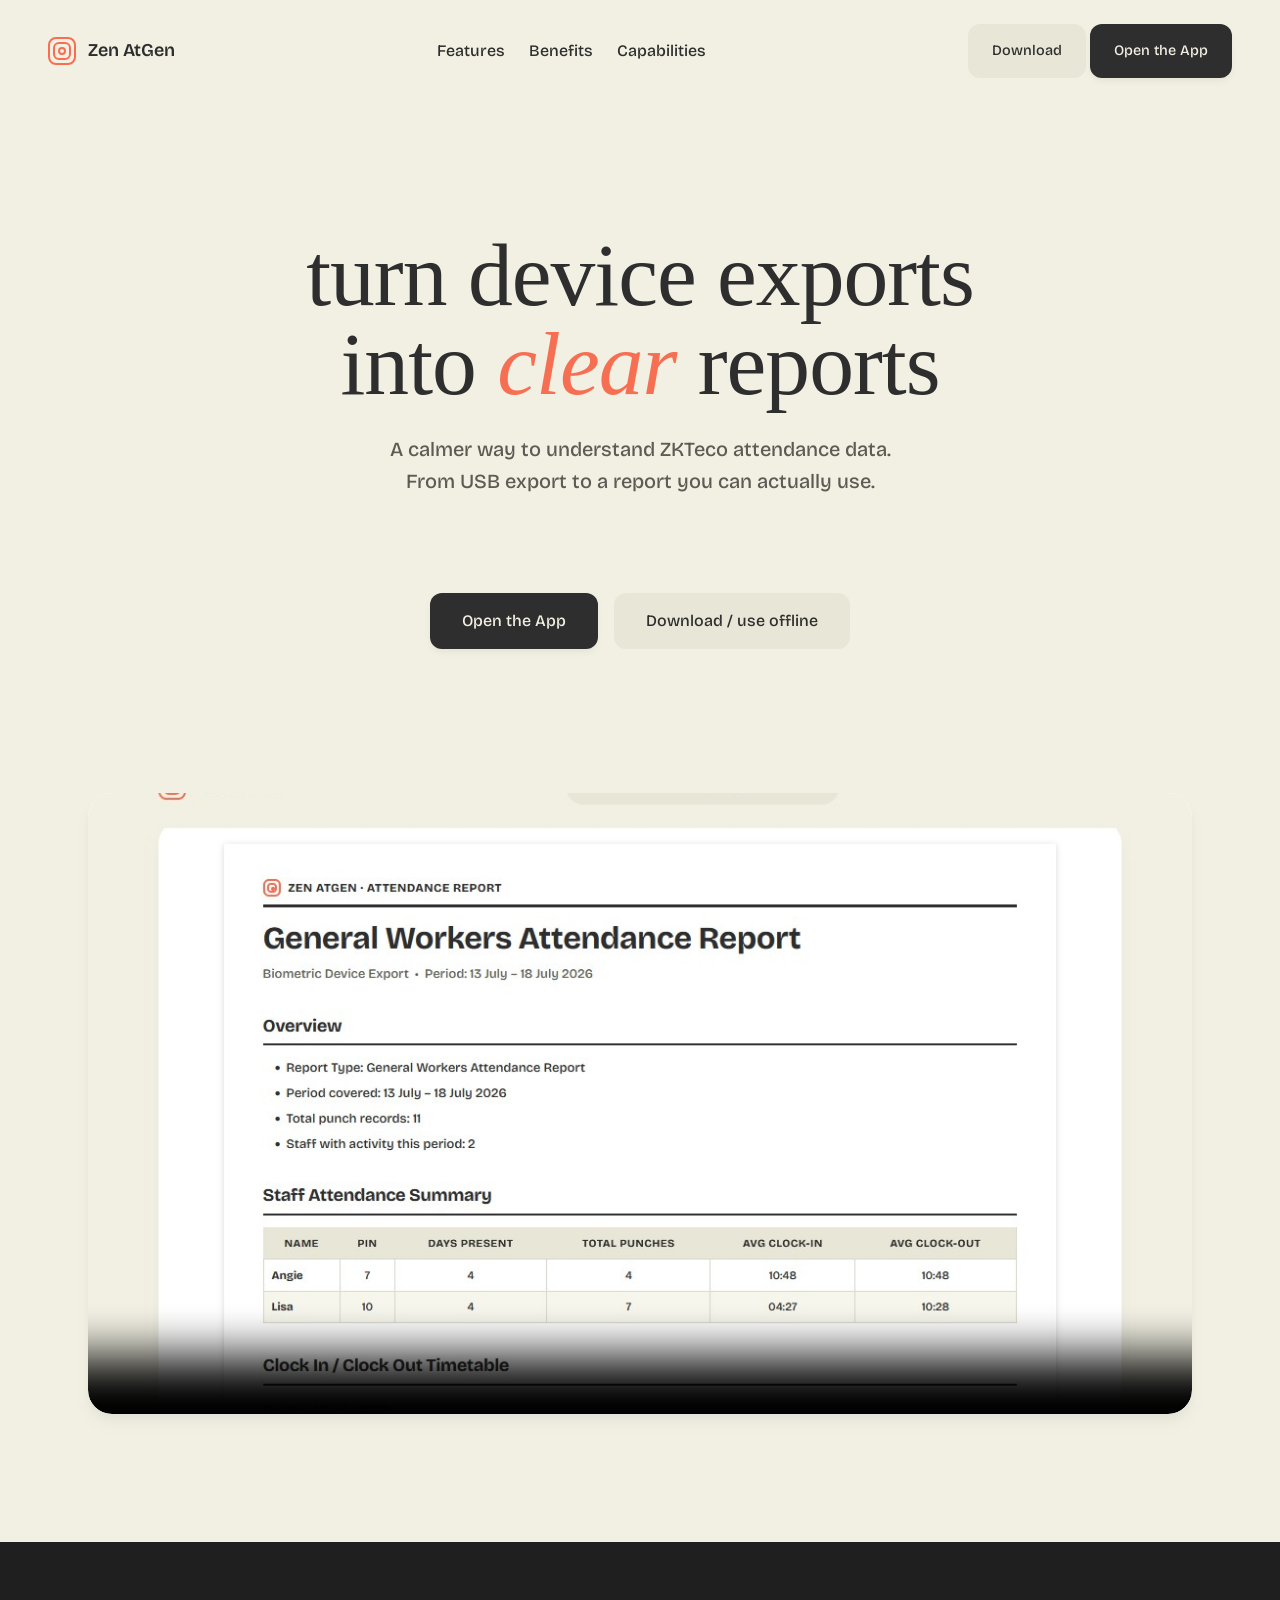
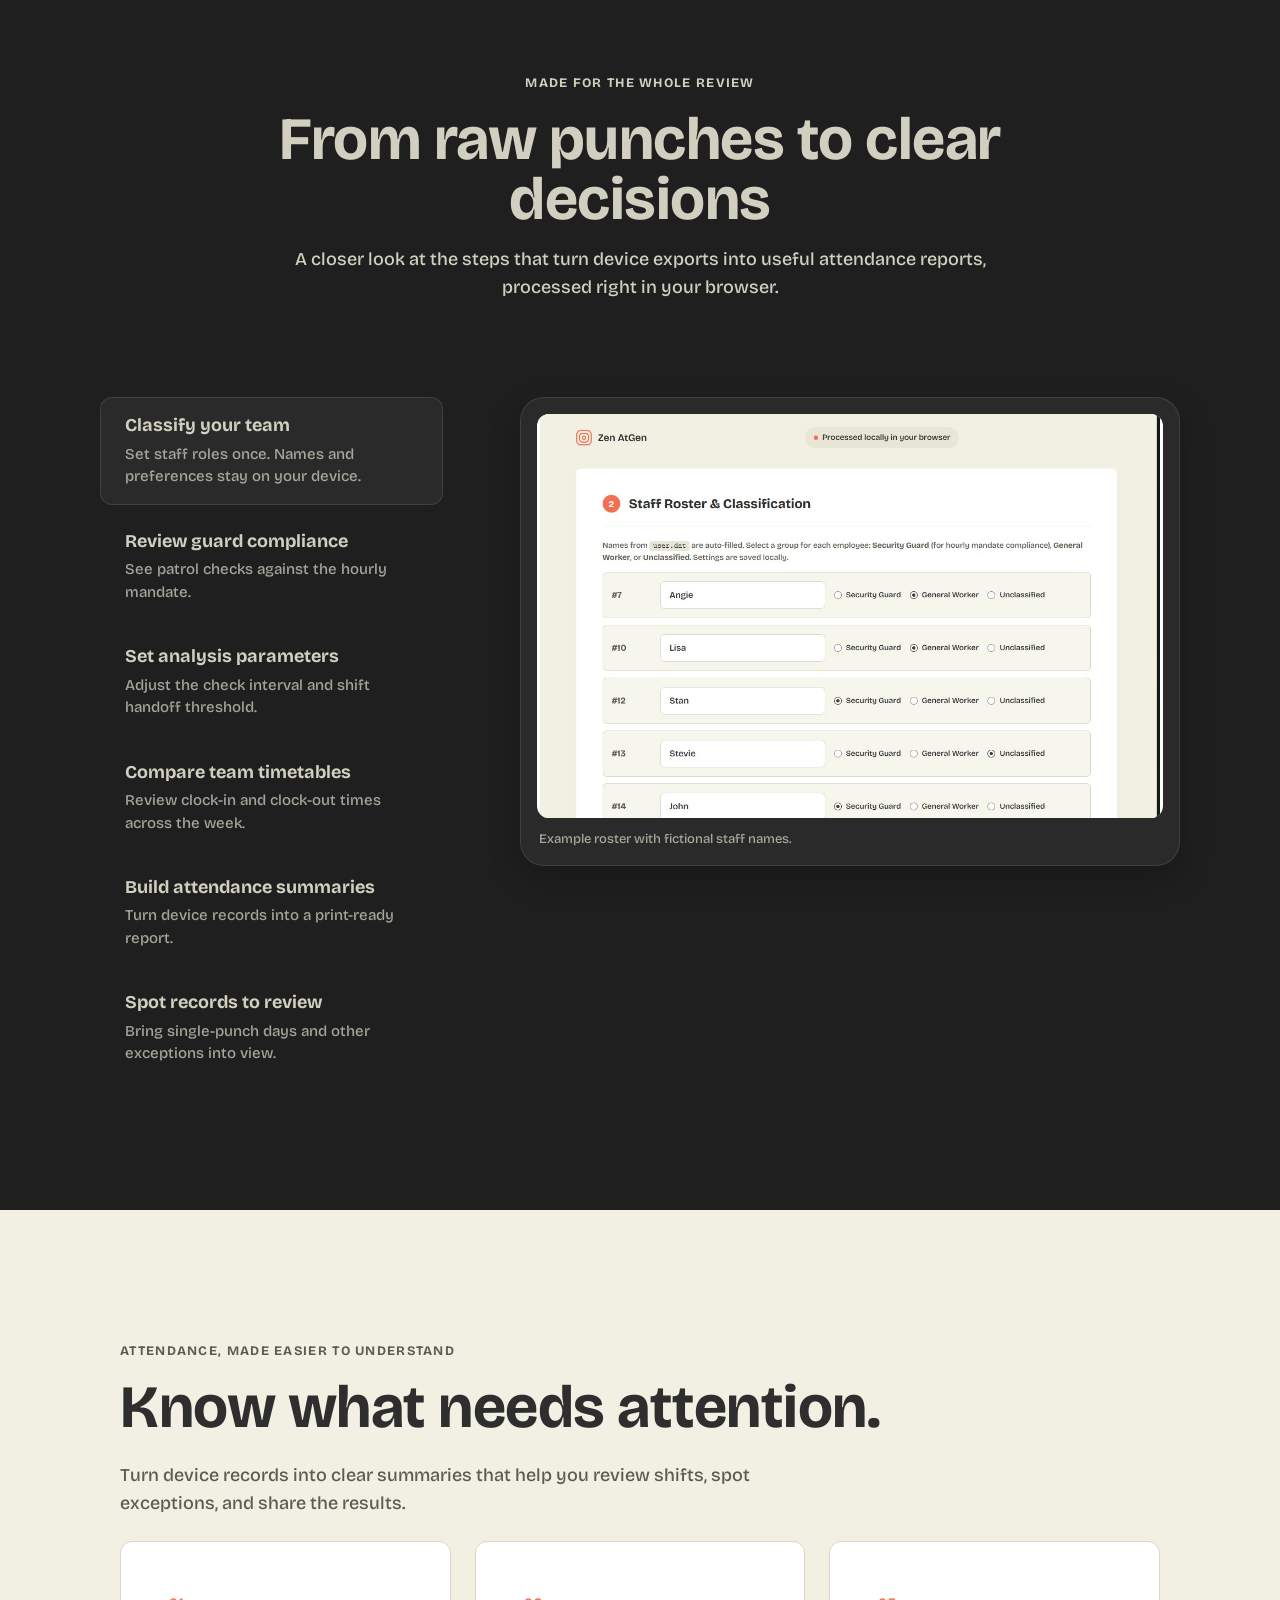
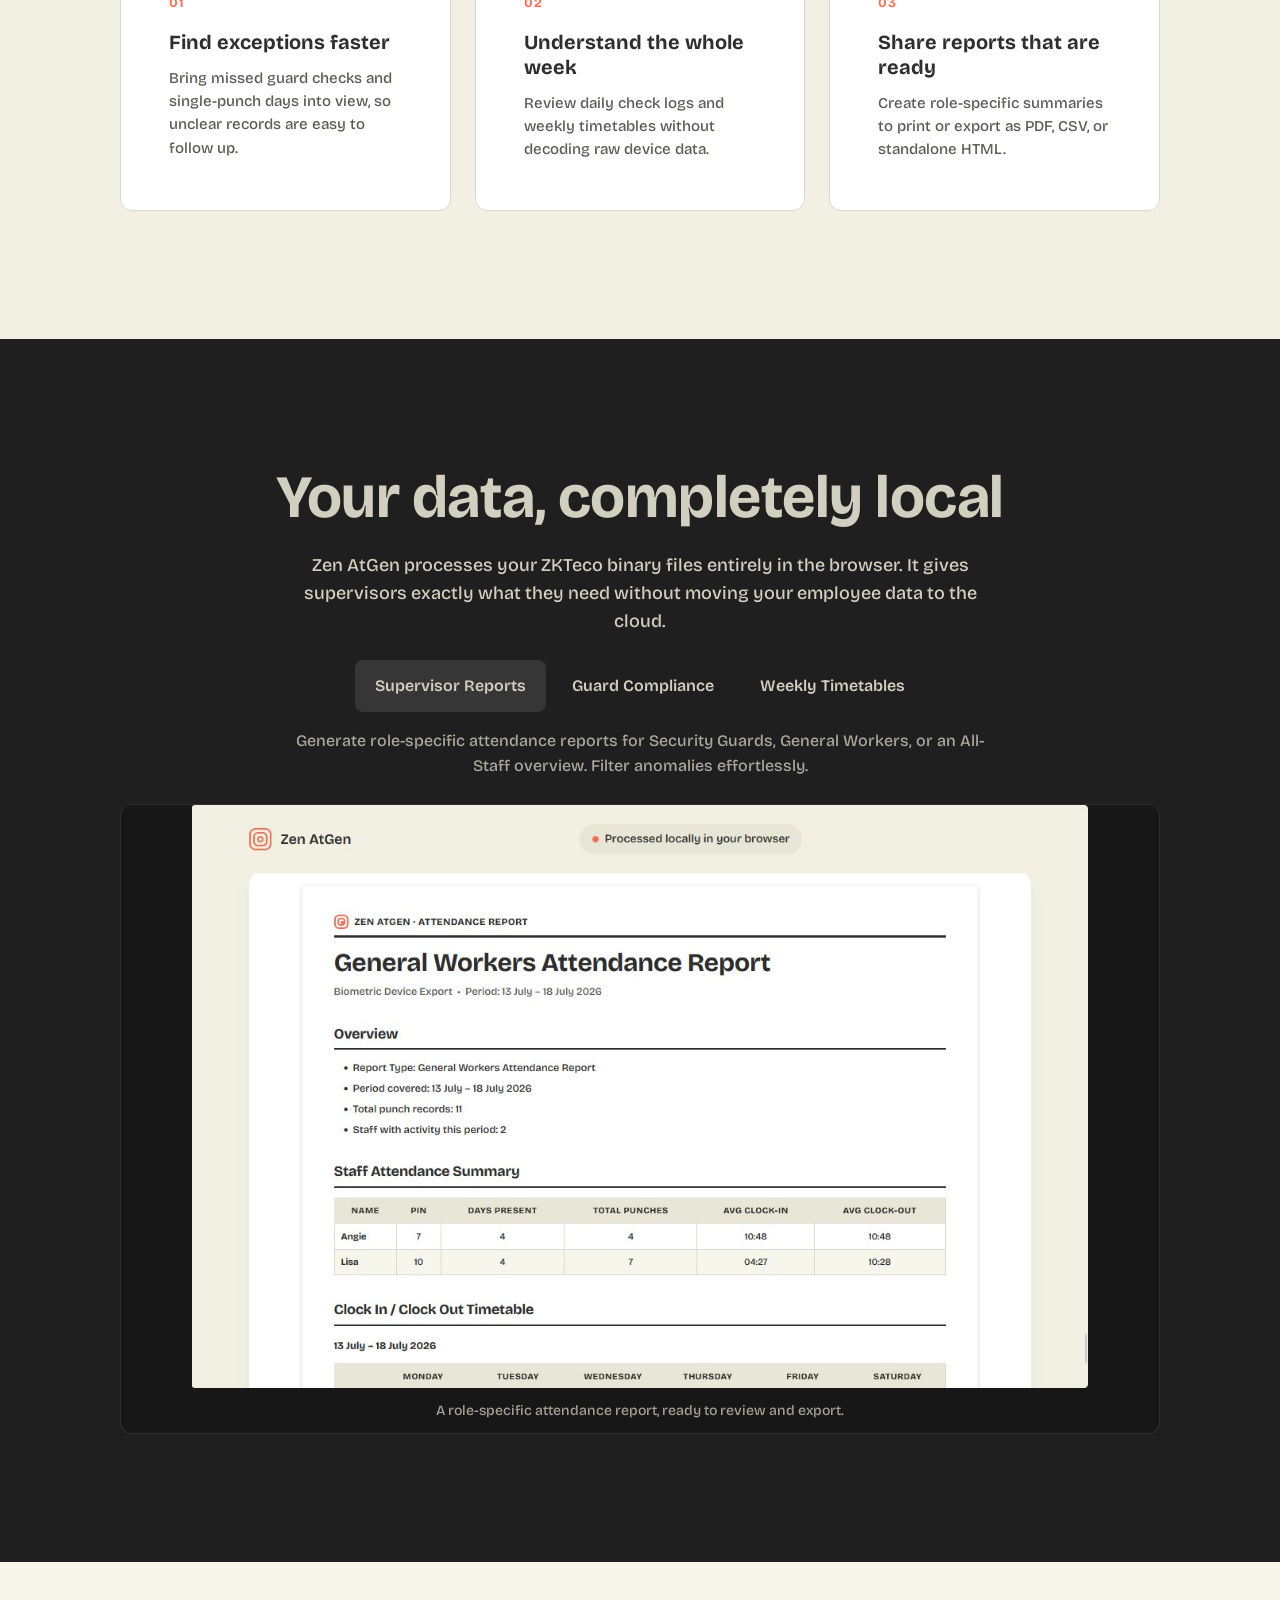
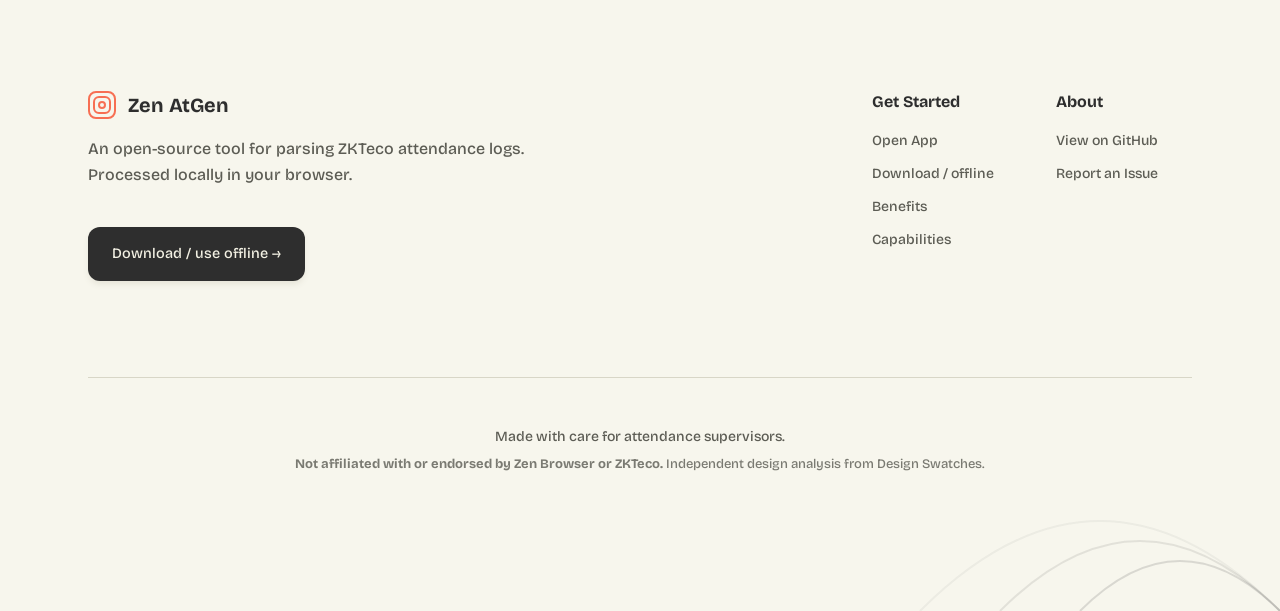
==== commit a1f6c613: "Loop homepage capability demo without controls" ====
--- a/app/index.html
+++ b/app/index.html
@@ -149,7 +149,7 @@
       </div>
       <p class="capability-selected-description" id="capability-selected-description">Generate role-specific attendance reports for Security Guards, General Workers, or an All-Staff overview. Filter anomalies effortlessly.</p>
       <figure class="capability-panel" id="capability-panel" role="tabpanel" aria-labelledby="capability-tab-reports" tabindex="0">
-        <video class="showcase-video" id="capability-video" controls playsinline preload="none" poster="assets/features/attendance-summary.jpg" aria-label="Supervisor reports in action">
+        <video class="showcase-video" id="capability-video" autoplay muted loop playsinline preload="auto" poster="assets/features/attendance-summary.jpg" aria-label="Supervisor reports demonstration">
           <source id="capability-video-source" src="assets/features/demos/supervisor-reports.mp4" type="video/mp4">
           Your browser does not support video playback.
         </video>
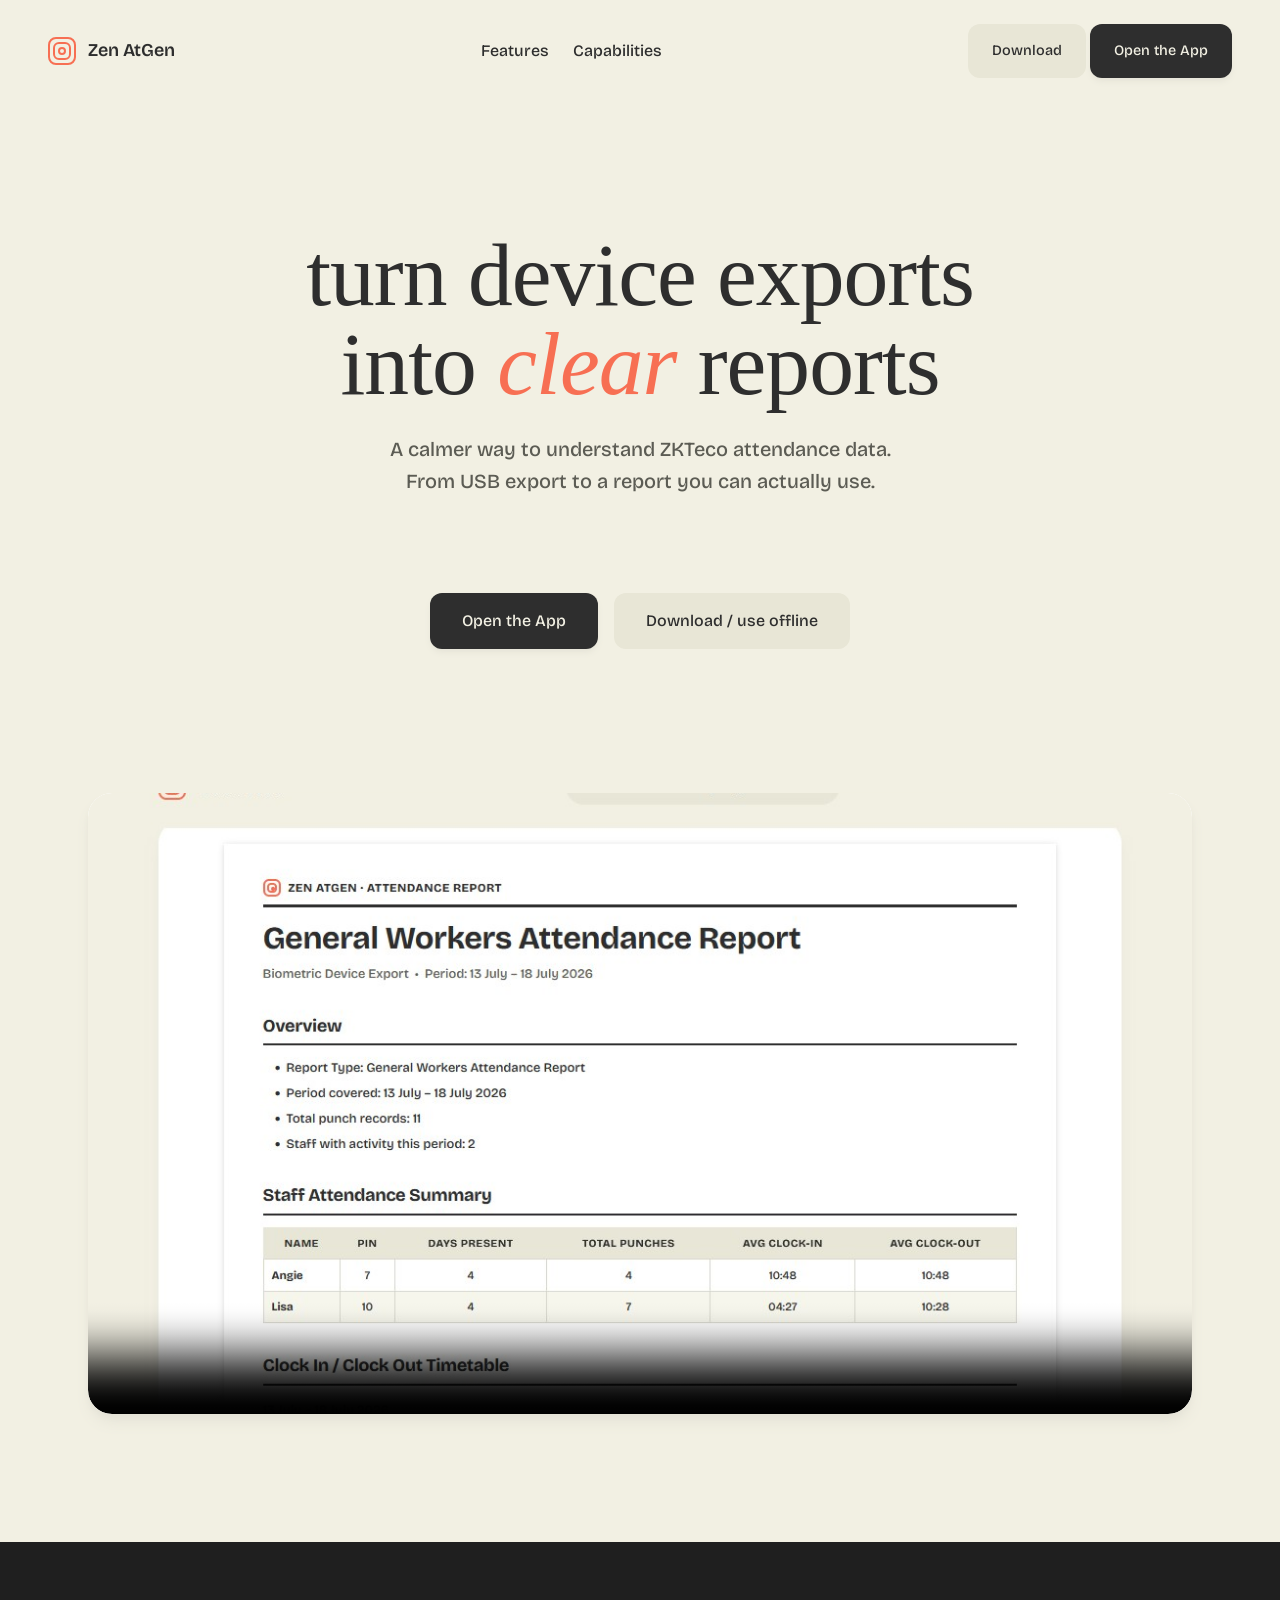
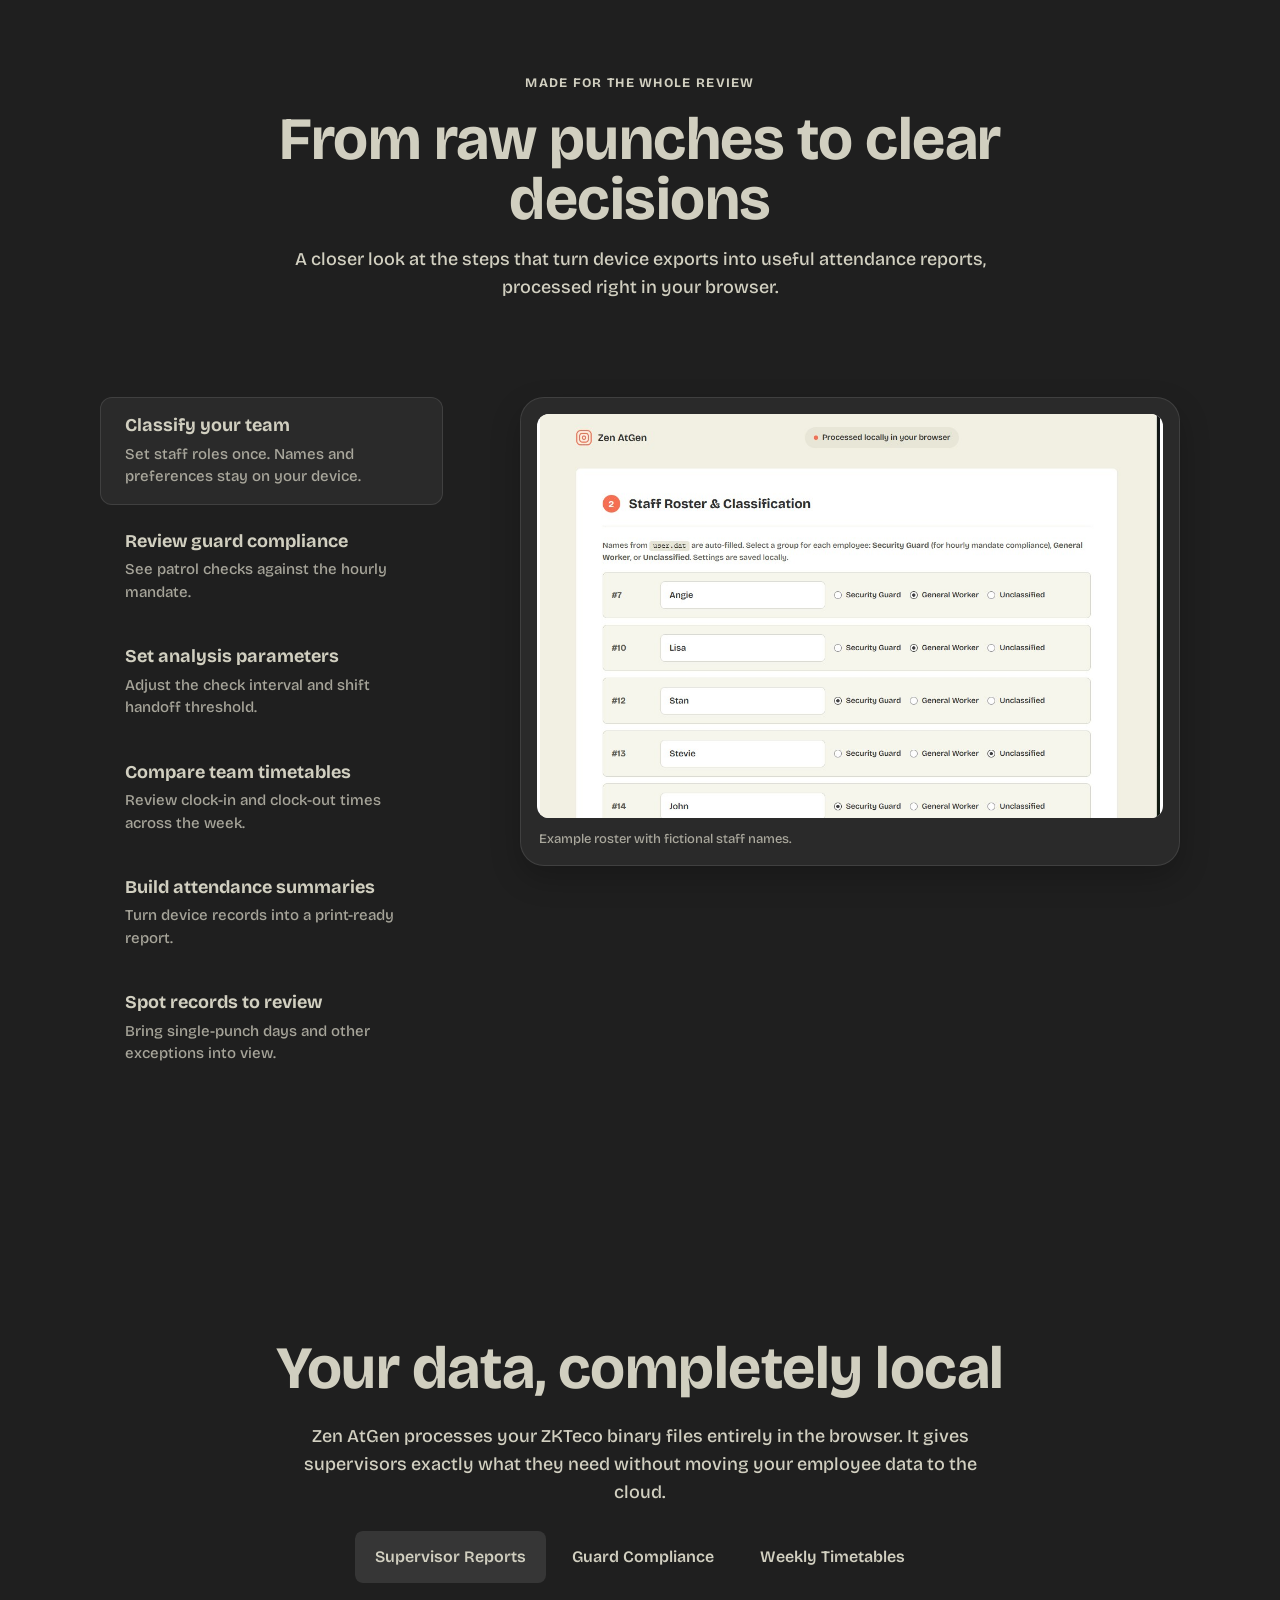
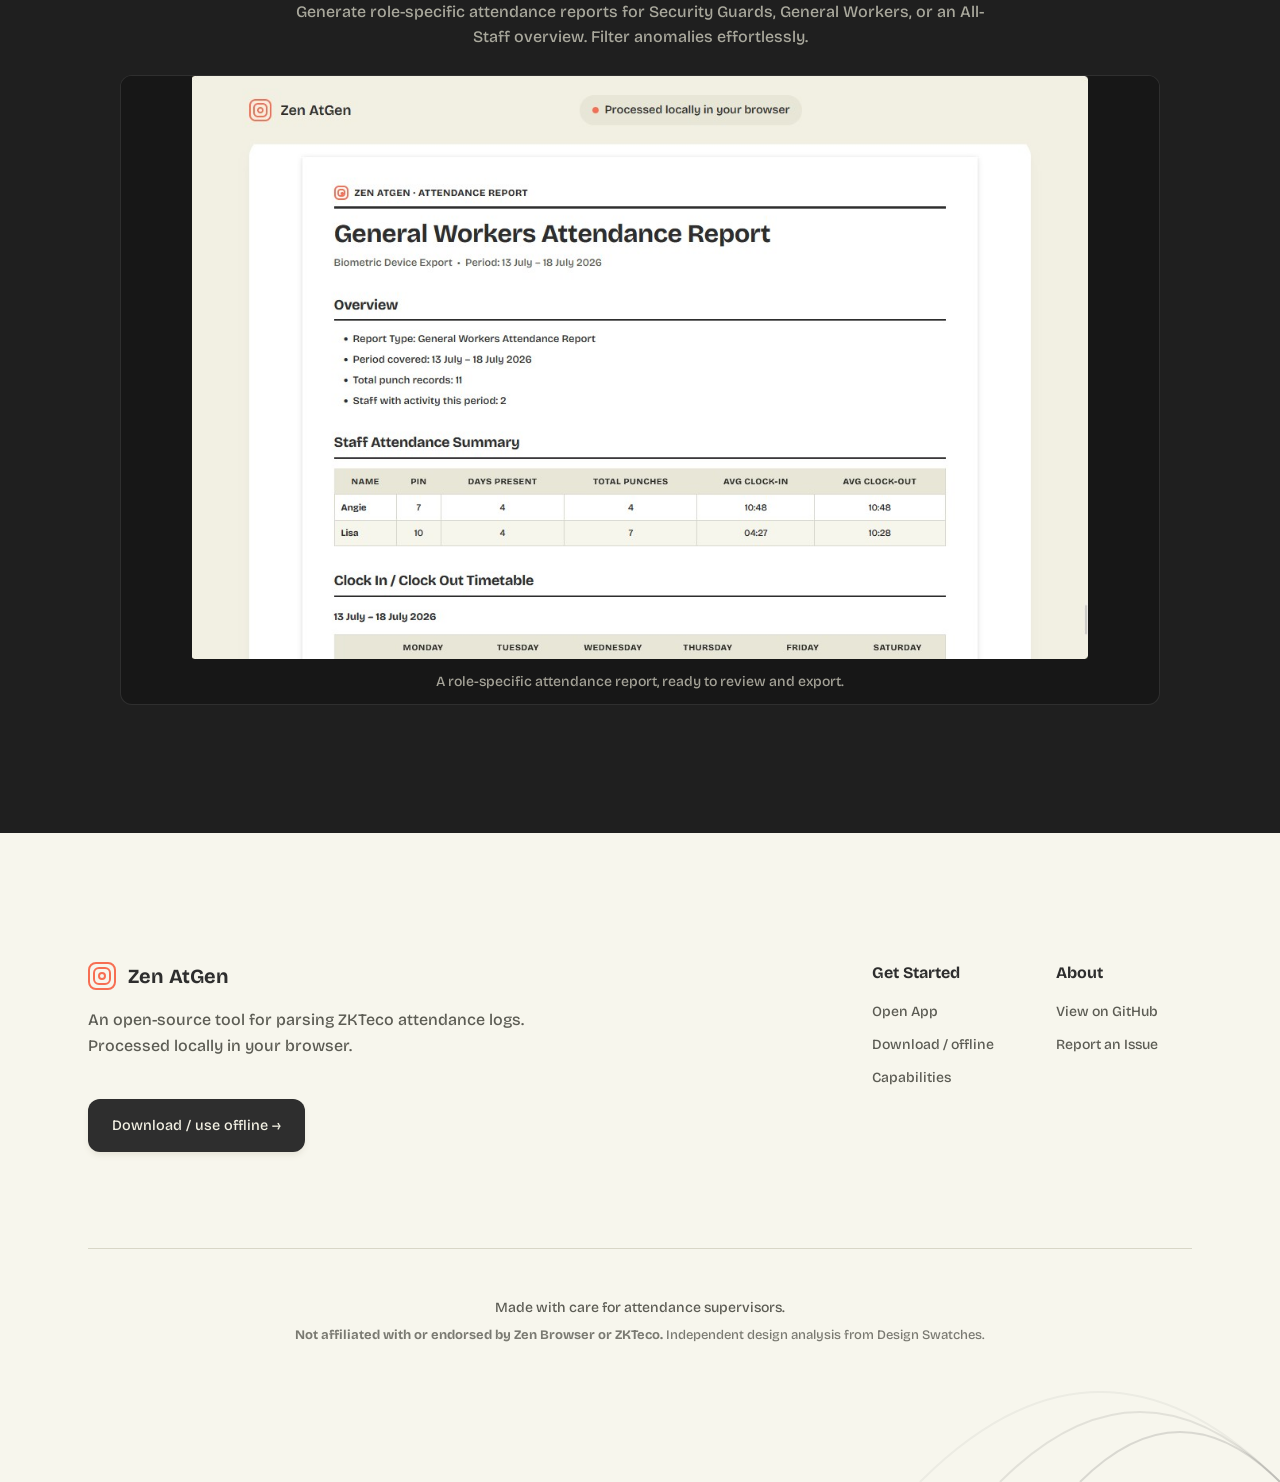
==== commit 820078fe: "Remove interim homepage benefits section" ====
--- a/app/index.html
+++ b/app/index.html
@@ -23,7 +23,6 @@
   <nav class="nav-menu" id="site-navigation" aria-label="Main navigation">
     <div class="nav-links">
       <a href="#features" class="nav-link">Features</a>
-      <a href="#benefits" class="nav-link">Benefits</a>
       <a href="#capabilities" class="nav-link">Capabilities</a>
     </div>
     <div class="nav-actions">
@@ -106,32 +105,6 @@
           </figure>
         </div>
       </div>
-    </div>
-  </section>
-
-  <!-- Benefits -->
-  <section id="benefits" class="benefits-section section-px" aria-labelledby="benefits-title">
-    <div class="benefits-intro">
-      <span class="eyebrow">Attendance, made easier to understand</span>
-      <h2 id="benefits-title" class="heading-section">Know what needs attention.</h2>
-      <p class="body-large">Turn device records into clear summaries that help you review shifts, spot exceptions, and share the results.</p>
-    </div>
-    <div class="benefits-grid">
-      <article class="benefit-card">
-        <span class="benefit-number" aria-hidden="true">01</span>
-        <h3>Find exceptions faster</h3>
-        <p>Bring missed guard checks and single-punch days into view, so unclear records are easy to follow up.</p>
-      </article>
-      <article class="benefit-card">
-        <span class="benefit-number" aria-hidden="true">02</span>
-        <h3>Understand the whole week</h3>
-        <p>Review daily check logs and weekly timetables without decoding raw device data.</p>
-      </article>
-      <article class="benefit-card">
-        <span class="benefit-number" aria-hidden="true">03</span>
-        <h3>Share reports that are ready</h3>
-        <p>Create role-specific summaries to print or export as PDF, CSV, or standalone HTML.</p>
-      </article>
     </div>
   </section>
 
@@ -180,7 +153,6 @@
           <h4>Get Started</h4>
           <a href="app/index.html">Open App</a>
           <a href="download/index.html">Download / offline</a>
-          <a href="#benefits">Benefits</a>
           <a href="#capabilities">Capabilities</a>
         </div>
         <div class="footer-column">
--- a/app/style.css
+++ b/app/style.css
@@ -533,63 +533,6 @@
   .feature-tab { transition: none; }
 }
 
-/* ===== BENEFITS ===== */
-.benefits-section {
-  padding-top: var(--section-inset);
-  padding-bottom: var(--section-inset);
-}
-
-.benefits-intro {
-  max-width: 1040px;
-  margin: 0 auto var(--space-lg);
-}
-
-.benefits-intro .body-large {
-  max-width: 680px;
-  margin: 0;
-}
-
-.benefits-grid {
-  display: grid;
-  grid-template-columns: repeat(3, minmax(0, 1fr));
-  gap: var(--space-lg);
-  max-width: 1040px;
-  margin: 0 auto;
-}
-
-.benefit-card {
-  min-width: 0;
-  padding: var(--space-xl);
-  text-align: left;
-  background: var(--surface);
-  border: 1px solid var(--border-hairline);
-  border-radius: var(--rounded-md);
-}
-
-.benefit-number {
-  display: inline-block;
-  margin-bottom: var(--space-md);
-  color: var(--accent);
-  font-size: 13px;
-  font-weight: 700;
-  letter-spacing: 0.08em;
-}
-
-.benefit-card h3 {
-  margin: 0 0 var(--space-sm);
-  color: var(--ink);
-  font-size: 20px;
-  font-weight: 700;
-  line-height: 1.25;
-}
-
-.benefit-card p {
-  margin: 0;
-  color: var(--ink-secondary);
-  font-size: 15px;
-  line-height: 1.55;
-}
-
 .capability-tabs {
   display: flex;
   align-items: center;
@@ -705,9 +648,6 @@
 
 /* Keep showcase controls usable on narrow screens. */
 @media (max-width: 640px) {
-  .benefits-intro { margin-bottom: var(--space-md); }
-  .benefits-grid { grid-template-columns: 1fr; gap: var(--space-md); }
-  .benefit-card { padding: var(--space-lg); }
   .capability-selected-description { min-height: 0; }
   .capability-tabs { max-width: 100%; justify-content: flex-start; }
   .capability-tab { padding: 12px 14px; }
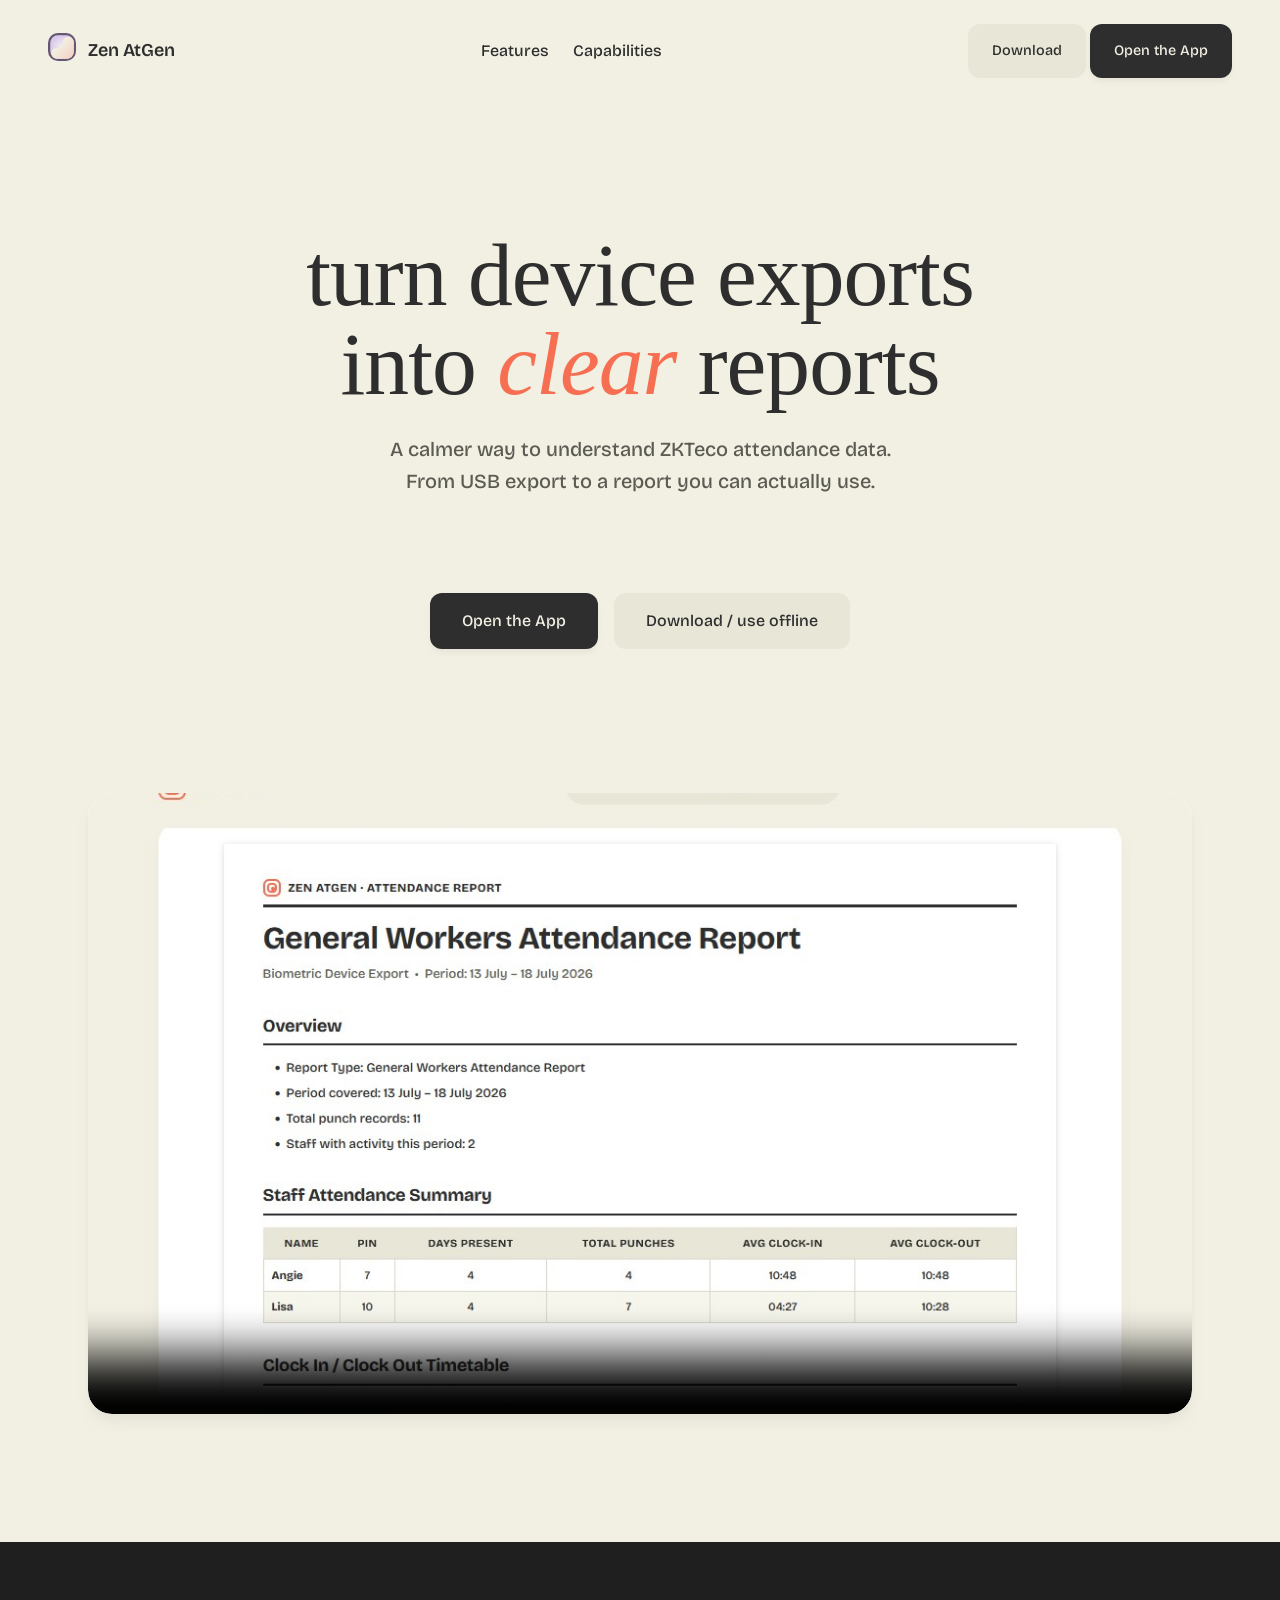
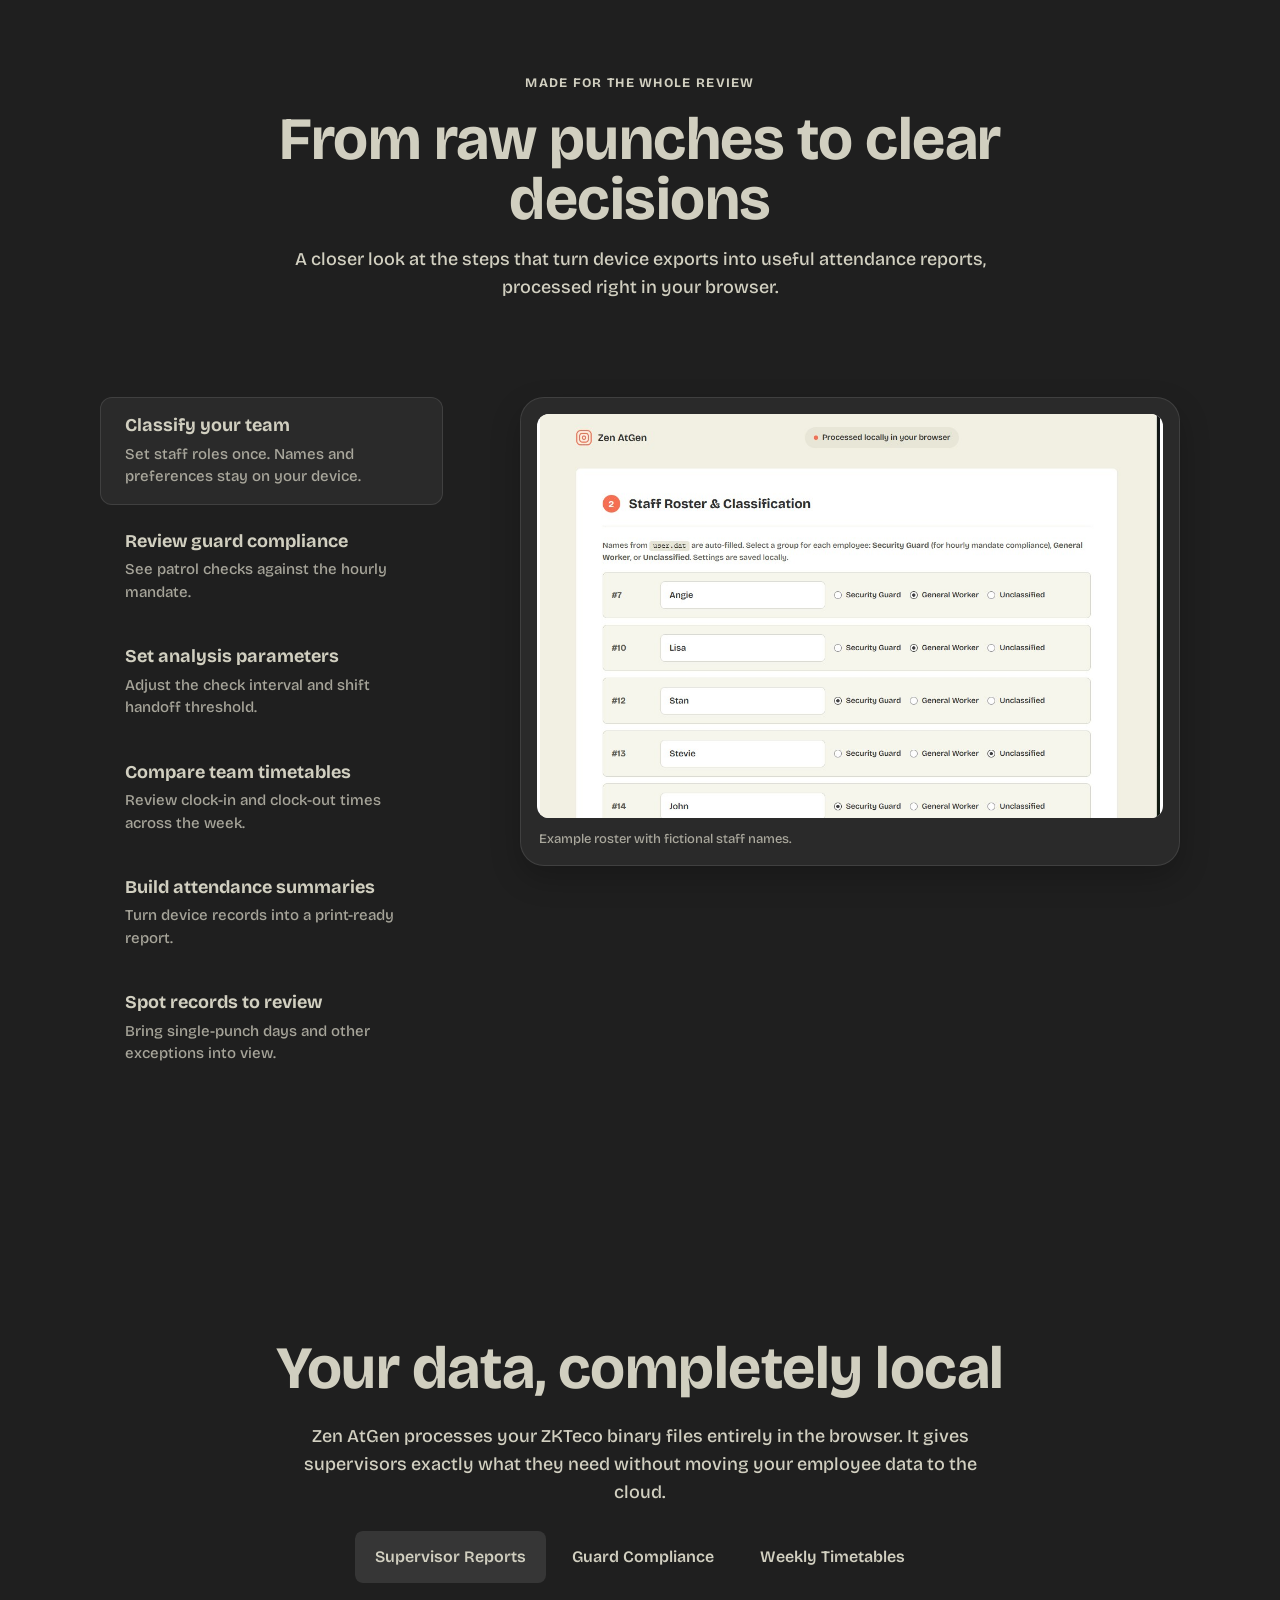
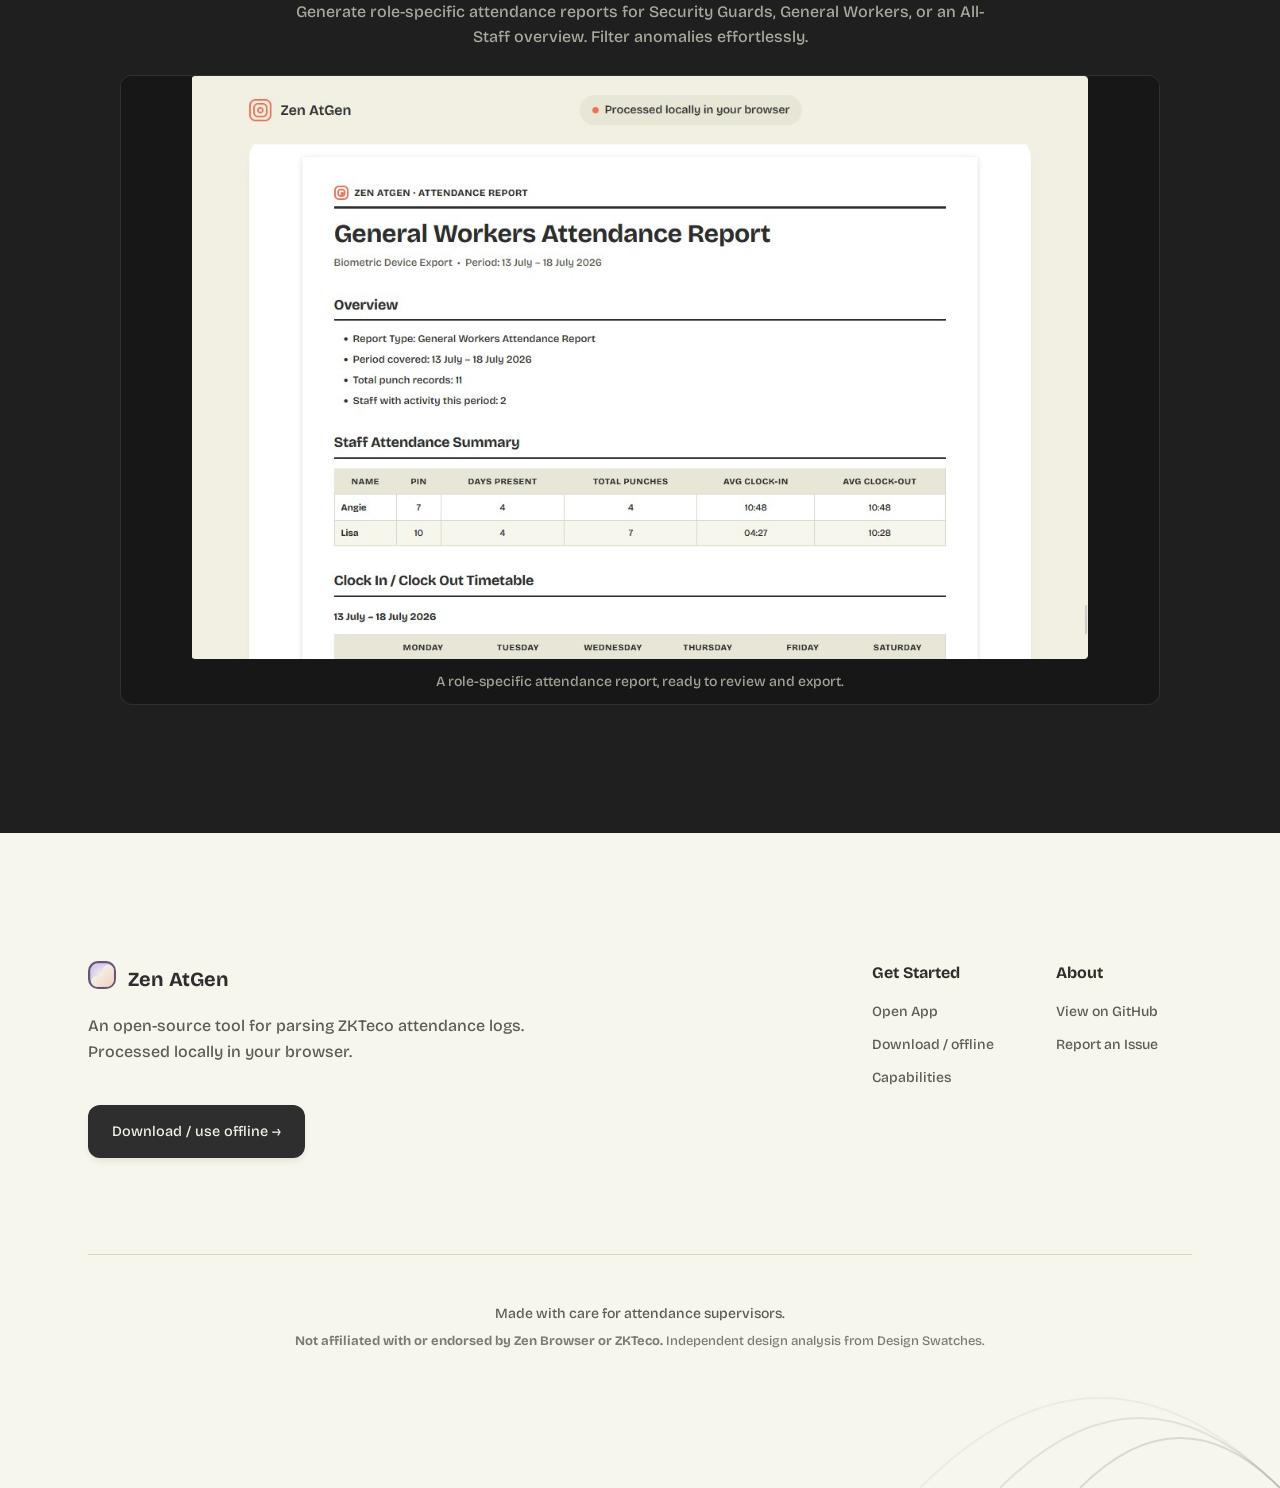
==== commit 077bf813: "Added reusable logo component and updated design-system docs Updated logo marks across app, docs, an" ====
--- a/app/index.html
+++ b/app/index.html
@@ -13,11 +13,33 @@
 
 <header class="nav-bar" data-menu-open="false">
   <a href="#" class="nav-logo">
-    <div class="logo-mark">
-      <div class="logo-square logo-square-1"></div>
-      <div class="logo-square logo-square-2"></div>
-      <div class="logo-square logo-square-3"></div>
-    </div>
+        <span class="logo-component" aria-label="Zen AtGen">
+      <svg width="28" height="28" viewBox="0 0 498 497" fill="none" xmlns="http://www.w3.org/2000/svg" aria-hidden="true" class="logo-svg">
+        <rect x="41" y="41" width="414.766" height="414.766" rx="127" fill="url(#paint0_radial_4620_3102)"/>
+        <rect x="41" y="41" width="414.766" height="414.766" rx="127" fill="white" fill-opacity="0.23"/>
+        <rect x="20.5" y="20.5" width="457" height="456" rx="155.5" stroke="#665673" stroke-width="41" stroke-linejoin="round"/>
+        <g filter="url(#filter1_f_4620_3102)" style="mix-blend-mode:hue">
+          <rect x="131.008" y="122.459" width="247.216" height="248.156" rx="62.5089" stroke="#EDBEF6" stroke-width="44.1792" stroke-linejoin="round"/>
+        </g>
+        <path d="M268.981 384.5H154.259C140.618 384.5 129.896 372.831 131.049 359.238C132.095 346.904 142.604 337.542 154.977 337.924L175.271 338.549C274.215 341.599 351.714 254.208 336.854 156.338C335.695 148.702 341.168 141.653 348.853 140.884L362.515 139.518C375.356 138.233 386.5 148.316 386.5 161.222V266.981C386.5 298.318 386.458 318.043 385.396 333.005C384.384 347.278 382.713 351.623 382.18 352.855C376.877 365.106 367.106 374.877 354.855 380.18C353.623 380.713 349.278 382.384 335.005 383.396C320.043 384.458 300.318 384.5 268.981 384.5Z" stroke="#F2F0E3" stroke-width="145" stroke-linejoin="round"/>
+        <path d="M268.981 384.5H154.259C140.618 384.5 129.896 372.831 131.049 359.238C132.095 346.904 142.604 337.542 154.977 337.924L175.271 338.549C274.215 341.599 351.714 254.208 336.854 156.338C335.695 148.702 341.168 141.653 348.853 140.884L362.515 139.518C375.356 138.233 386.5 148.316 386.5 161.222V266.981C386.5 298.318 386.458 318.043 385.396 333.005C384.384 347.278 382.713 351.623 382.18 352.855C376.877 365.106 367.106 374.877 354.855 380.18C353.623 380.713 349.278 382.384 335.005 383.396C320.043 384.458 300.318 384.5 268.981 384.5Z" stroke="url(#paint1_linear_4620_3102)" stroke-opacity="0.35" stroke-width="145" stroke-linejoin="round"/>
+        <defs>
+          <filter id="filter1_f_4620_3102" x="75.7198" y="67.1709" width="357.791" height="358.732" filterUnits="userSpaceOnUse" color-interpolation-filters="sRGB">
+            <feFlood flood-opacity="0" result="BackgroundImageFix"/>
+            <feBlend mode="normal" in="SourceGraphic" in2="BackgroundImageFix" result="shape"/>
+            <feGaussianBlur stdDeviation="16.5991" result="effect1_foregroundBlur_4620_3102"/>
+          </filter>
+          <radialGradient id="paint0_radial_4620_3102" cx="0" cy="0" r="1" gradientUnits="userSpaceOnUse" gradientTransform="translate(246.271 248.806) rotate(68.5462) scale(195.003)">
+            <stop stop-color="#F2F0E3"/>
+            <stop offset="1" stop-color="#CBBBE9"/>
+          </radialGradient>
+          <linearGradient id="paint1_linear_4620_3102" x1="205" y1="193" x2="573" y2="548" gradientUnits="userSpaceOnUse">
+            <stop stop-color="#F2F0E3"/>
+            <stop offset="1" stop-color="#F76F53"/>
+          </linearGradient>
+        </defs>
+      </svg>
+    </span>
     Zen AtGen
   </a>
   <nav class="nav-menu" id="site-navigation" aria-label="Main navigation">
@@ -137,11 +159,33 @@
     <div class="footer-main">
       <div class="footer-brand">
         <div class="footer-logo">
-          <div class="logo-mark">
-            <div class="logo-square logo-square-1"></div>
-            <div class="logo-square logo-square-2"></div>
-            <div class="logo-square logo-square-3"></div>
-          </div>
+                    <span class="logo-component" aria-label="Zen AtGen">
+            <svg width="28" height="28" viewBox="0 0 498 497" fill="none" xmlns="http://www.w3.org/2000/svg" aria-hidden="true" class="logo-svg">
+              <rect x="41" y="41" width="414.766" height="414.766" rx="127" fill="url(#paint0_radial_4620_3102)"/>
+              <rect x="41" y="41" width="414.766" height="414.766" rx="127" fill="white" fill-opacity="0.23"/>
+              <rect x="20.5" y="20.5" width="457" height="456" rx="155.5" stroke="#665673" stroke-width="41" stroke-linejoin="round"/>
+              <g filter="url(#filter1_f_4620_3102)" style="mix-blend-mode:hue">
+                <rect x="131.008" y="122.459" width="247.216" height="248.156" rx="62.5089" stroke="#EDBEF6" stroke-width="44.1792" stroke-linejoin="round"/>
+              </g>
+              <path d="M268.981 384.5H154.259C140.618 384.5 129.896 372.831 131.049 359.238C132.095 346.904 142.604 337.542 154.977 337.924L175.271 338.549C274.215 341.599 351.714 254.208 336.854 156.338C335.695 148.702 341.168 141.653 348.853 140.884L362.515 139.518C375.356 138.233 386.5 148.316 386.5 161.222V266.981C386.5 298.318 386.458 318.043 385.396 333.005C384.384 347.278 382.713 351.623 382.18 352.855C376.877 365.106 367.106 374.877 354.855 380.18C353.623 380.713 349.278 382.384 335.005 383.396C320.043 384.458 300.318 384.5 268.981 384.5Z" stroke="#F2F0E3" stroke-width="145" stroke-linejoin="round"/>
+              <path d="M268.981 384.5H154.259C140.618 384.5 129.896 372.831 131.049 359.238C132.095 346.904 142.604 337.542 154.977 337.924L175.271 338.549C274.215 341.599 351.714 254.208 336.854 156.338C335.695 148.702 341.168 141.653 348.853 140.884L362.515 139.518C375.356 138.233 386.5 148.316 386.5 161.222V266.981C386.5 298.318 386.458 318.043 385.396 333.005C384.384 347.278 382.713 351.623 382.18 352.855C376.877 365.106 367.106 374.877 354.855 380.18C353.623 380.713 349.278 382.384 335.005 383.396C320.043 384.458 300.318 384.5 268.981 384.5Z" stroke="url(#paint1_linear_4620_3102)" stroke-opacity="0.35" stroke-width="145" stroke-linejoin="round"/>
+              <defs>
+                <filter id="filter1_f_4620_3102" x="75.7198" y="67.1709" width="357.791" height="358.732" filterUnits="userSpaceOnUse" color-interpolation-filters="sRGB">
+                  <feFlood flood-opacity="0" result="BackgroundImageFix"/>
+                  <feBlend mode="normal" in="SourceGraphic" in2="BackgroundImageFix" result="shape"/>
+                  <feGaussianBlur stdDeviation="16.5991" result="effect1_foregroundBlur_4620_3102"/>
+                </filter>
+                <radialGradient id="paint0_radial_4620_3102" cx="0" cy="0" r="1" gradientUnits="userSpaceOnUse" gradientTransform="translate(246.271 248.806) rotate(68.5462) scale(195.003)">
+                  <stop stop-color="#F2F0E3"/>
+                  <stop offset="1" stop-color="#CBBBE9"/>
+                </radialGradient>
+                <linearGradient id="paint1_linear_4620_3102" x1="205" y1="193" x2="573" y2="548" gradientUnits="userSpaceOnUse">
+                  <stop stop-color="#F2F0E3"/>
+                  <stop offset="1" stop-color="#F76F53"/>
+                </linearGradient>
+              </defs>
+            </svg>
+          </span>
           <span>Zen AtGen</span>
         </div>
         <p class="footer-tagline">An open-source tool for parsing ZKTeco attendance logs. Processed locally in your browser.</p>
